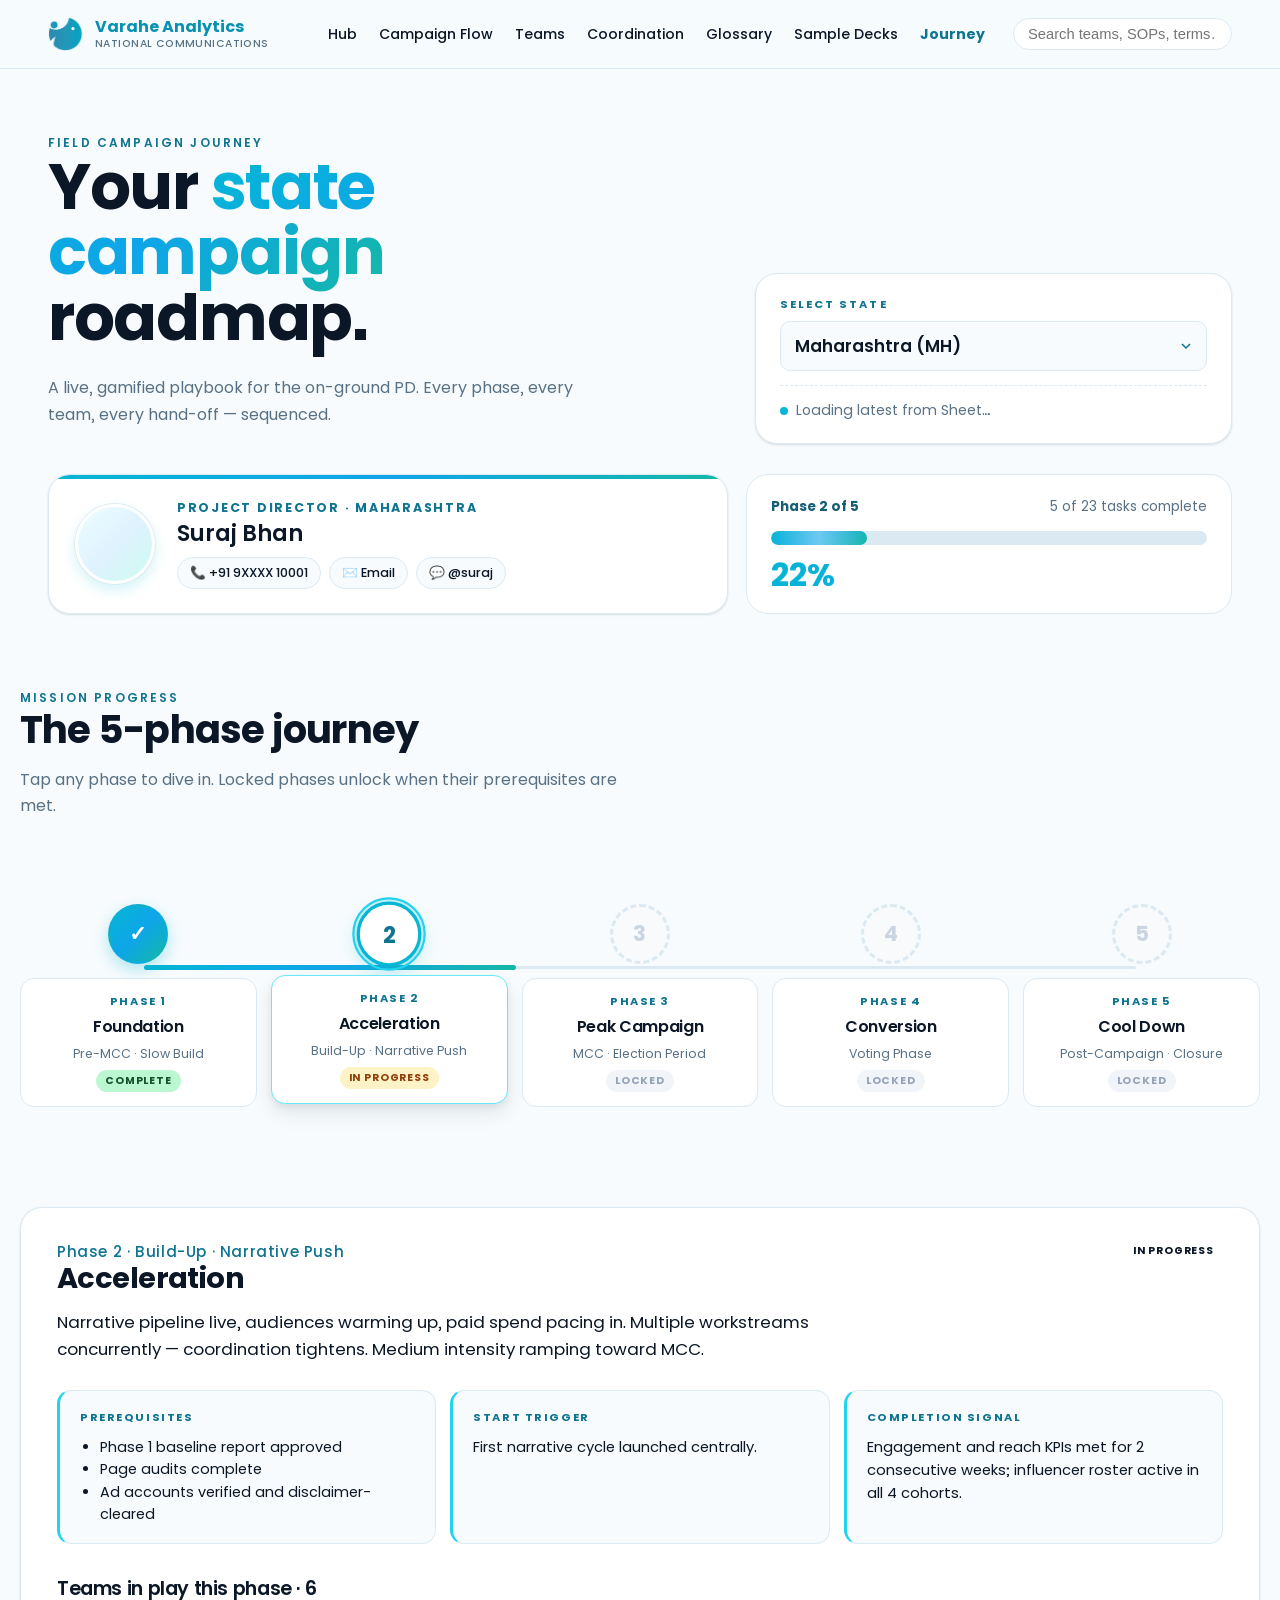
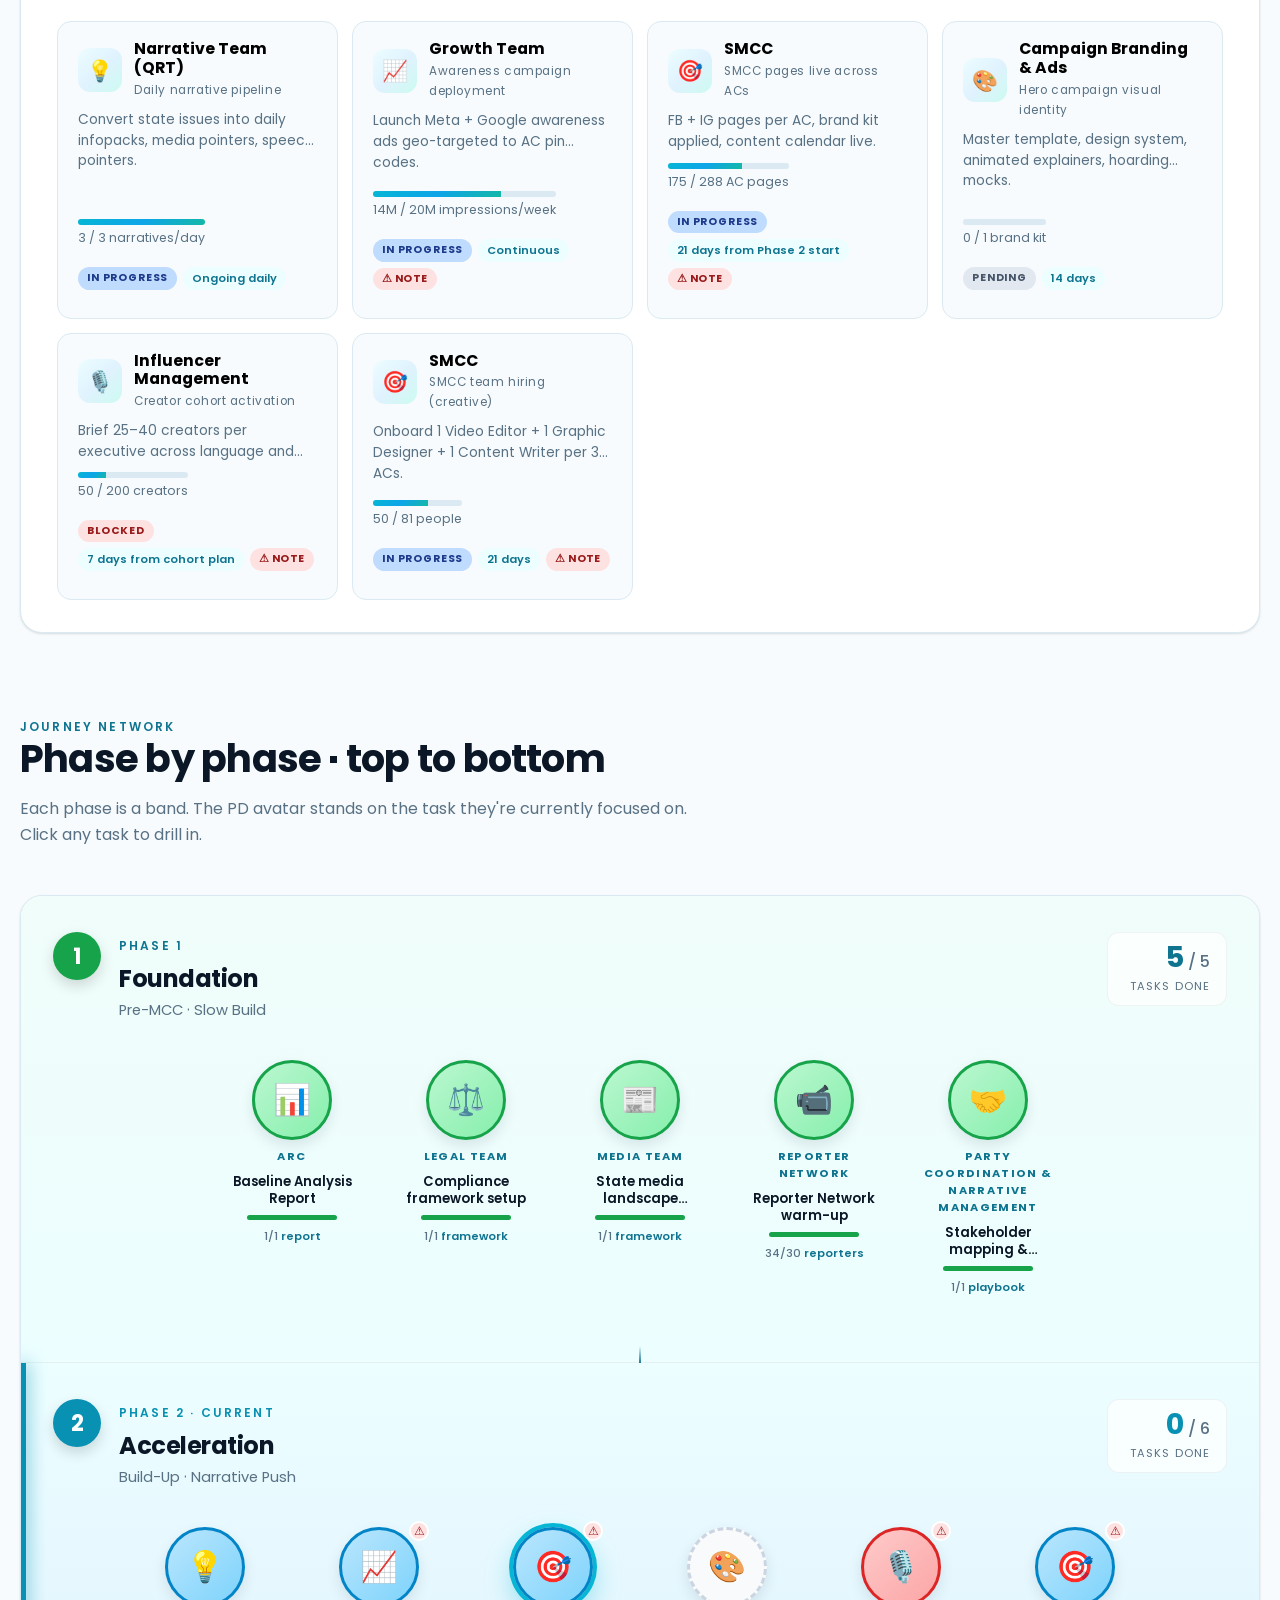
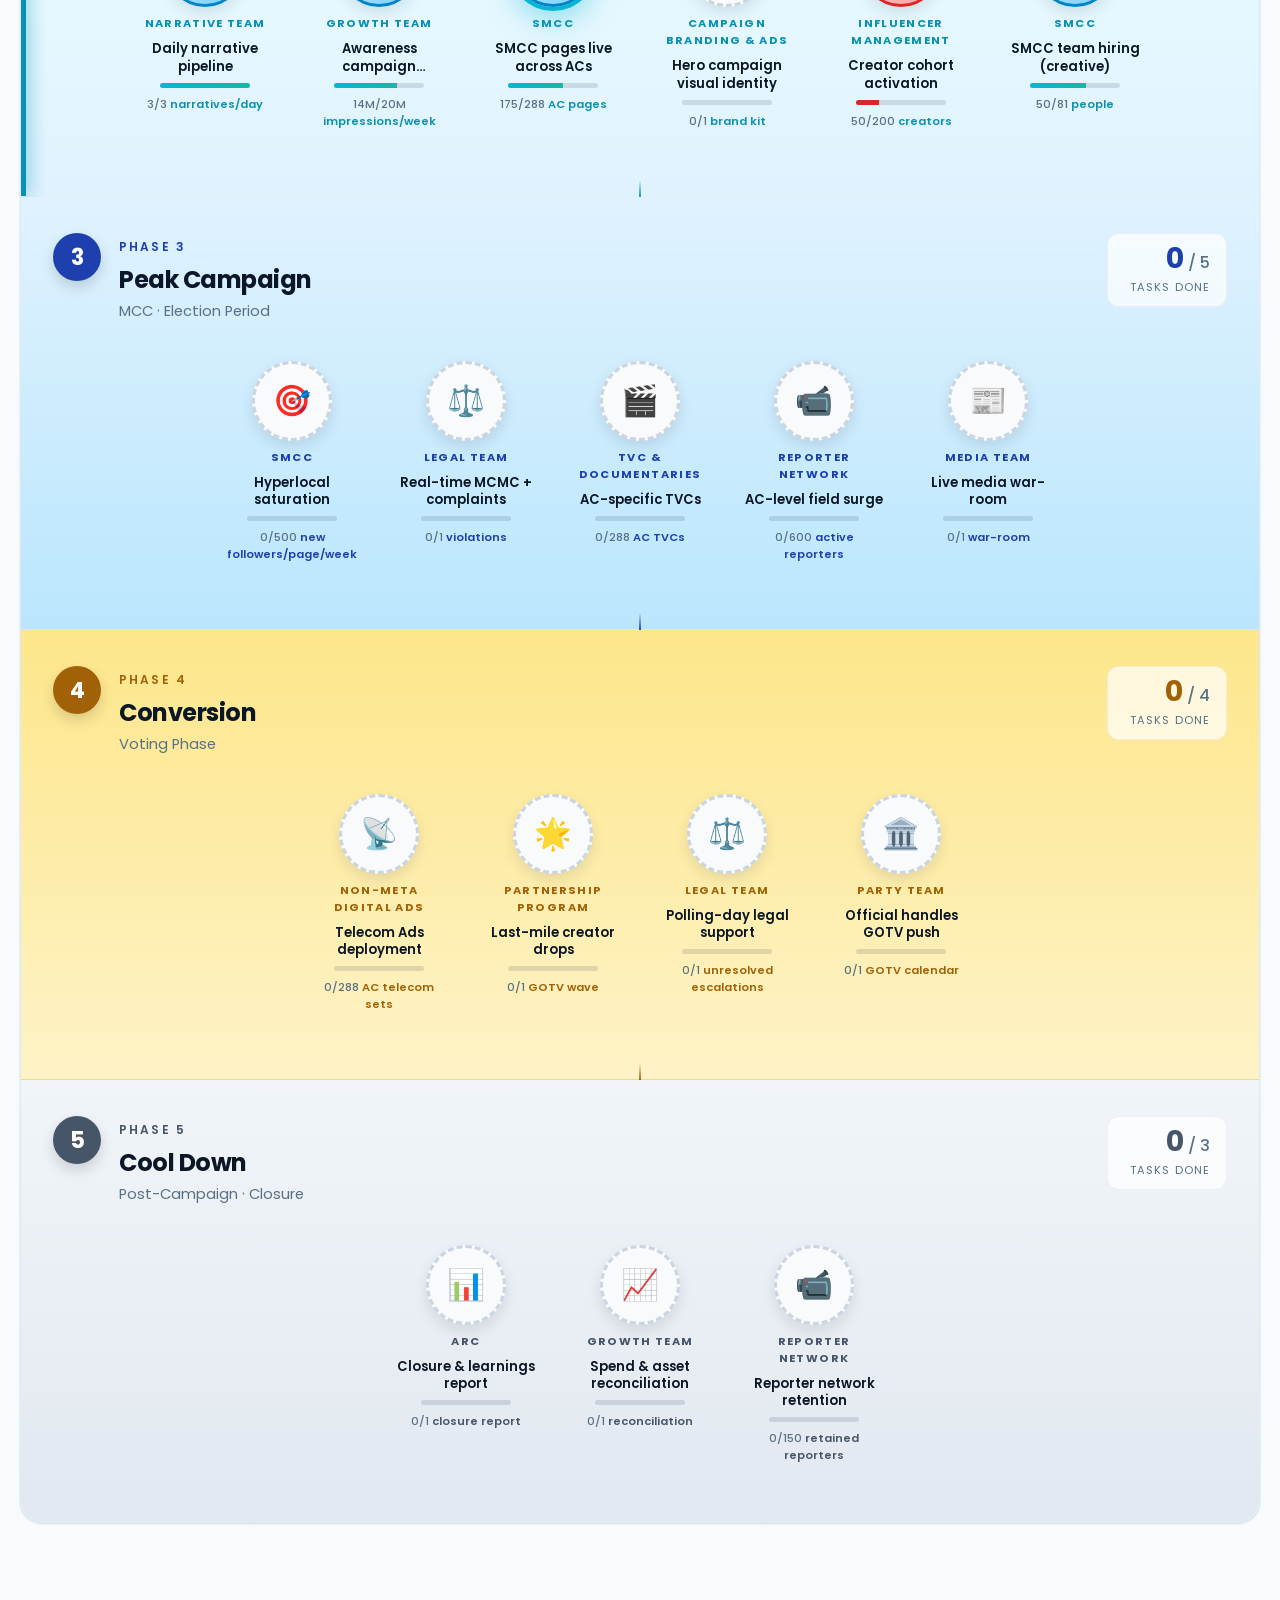
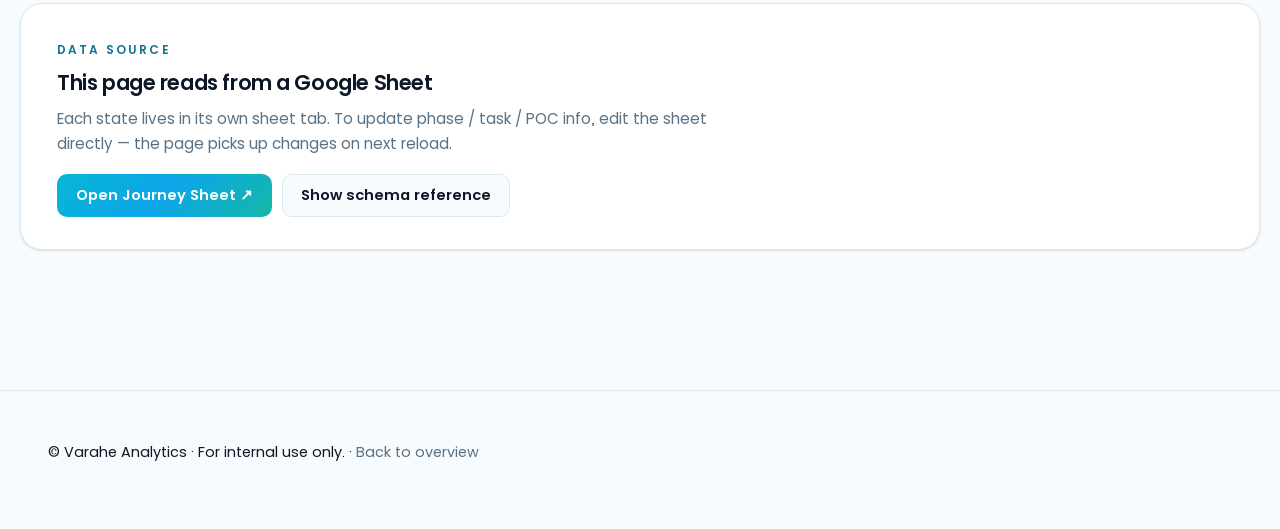
==== journey.html @ afaf6cd4 "Journey: replace activity matrix with vertical network diagram (phases as bands top→bottom)" ====
<!DOCTYPE html>
<html lang="en" data-theme="light">
<head>
<meta charset="UTF-8" />
<meta name="viewport" content="width=device-width,initial-scale=1" />
<title>Campaign Journey · Varahe NCC</title>
<link rel="preconnect" href="https://fonts.googleapis.com">
<link rel="preconnect" href="https://fonts.gstatic.com" crossorigin>
<link href="https://fonts.googleapis.com/css2?family=Poppins:wght@300;400;500;600;700&display=swap" rel="stylesheet">
<link rel="stylesheet" href="styles.css" />
<link rel="stylesheet" href="journey.css" />
<link rel="icon" href="assets/logo.png" />
</head>
<body>

<header class="nav">
  <div class="container nav-inner">
    <a class="brand" href="index.html">
      <img src="assets/logo.png" alt="Varahe Analytics" />
      <span>Varahe Analytics<small>National Communications</small></span>
    </a>
    <nav class="nav-links">
      <a href="index.html#hub">Hub</a>
      <a href="index.html#timeline">Campaign Flow</a>
      <a href="index.html#teams">Teams</a>
      <a href="index.html#coord">Coordination</a>
      <a href="index.html#glossary">Glossary</a>
      <a href="resources.html">Sample Decks</a>
      <a href="journey.html" style="color:var(--teal-700);font-weight:700">Journey</a>
    </nav>
    <div class="nav-search">
      <input type="text" id="globalSearch" placeholder="Search teams, SOPs, terms…" autocomplete="off" />
    </div>
  </div>
</header>

<main class="jrn-page">
  <!-- top hero — state pick + meta ribbon -->
  <section class="jrn-hero">
    <div class="container">
      <div class="jrn-hero-grid">
        <div>
          <span class="kicker scroll-reveal">Field campaign journey</span>
          <h1 class="scroll-reveal">Your <span class="grad">state campaign</span><br/>roadmap.</h1>
          <p class="muted scroll-reveal" style="max-width:560px">A live, gamified playbook for the on-ground PD. Every phase, every team, every hand-off — sequenced.</p>
        </div>
        <div class="jrn-state-pick scroll-reveal">
          <label>Select state</label>
          <select id="jrnStateSel"></select>
          <div class="jrn-polling" id="jrnPolling"></div>
        </div>
      </div>

      <div class="jrn-lead-row scroll-reveal">
        <div class="jrn-lead-card" id="jrnLeadCard"></div>
        <div class="jrn-stats-card" id="jrnStatsCard"></div>
      </div>
    </div>
  </section>

  <!-- phase stepper -->
  <section class="container jrn-section">
    <div class="section-head">
      <div>
        <span class="kicker scroll-reveal">Mission progress</span>
        <h2 class="scroll-reveal">The 5-phase journey</h2>
        <p class="muted scroll-reveal" style="max-width:600px">Tap any phase to dive in. Locked phases unlock when their prerequisites are met.</p>
      </div>
    </div>
    <div class="jrn-stepper" id="jrnStepper"></div>
  </section>

  <!-- active phase detail -->
  <section class="container jrn-section">
    <div class="jrn-phase-detail" id="jrnPhaseDetail"></div>
  </section>

  <!-- network diagram -->
  <section class="container jrn-section">
    <div class="section-head">
      <div>
        <span class="kicker scroll-reveal">Journey network</span>
        <h2 class="scroll-reveal">Phase by phase · top to bottom</h2>
        <p class="muted scroll-reveal" style="max-width:680px">Each phase is a band. The PD avatar stands on the task they're currently focused on. Click any task to drill in.</p>
      </div>
    </div>
    <div class="jrn-network-wrap scroll-reveal">
      <div id="jrnNetwork"></div>
    </div>
  </section>

  <!-- footer / sheet info -->
  <section class="container jrn-section" style="padding-bottom:80px">
    <div class="jrn-sheet-cta scroll-reveal">
      <span class="kicker">Data source</span>
      <h3>This page reads from a Google Sheet</h3>
      <p>Each state lives in its own sheet tab. To update phase / task / POC info, edit the sheet directly — the page picks up changes on next reload.</p>
      <div class="jrn-cta-row">
        <a class="btn-primary" target="_blank" rel="noopener" href="https://docs.google.com/spreadsheets/d/1tOojU6WyY-Ss-iZ0ejxTEJhHusJ6Dw1jSCOty9xEtzM/edit?usp=sharing">Open Journey Sheet ↗</a>
        <a class="btn-secondary" href="#" id="jrnSchemaBtn">Show schema reference</a>
      </div>
      <div class="jrn-schema" id="jrnSchema" hidden></div>
    </div>
  </section>
</main>

<!-- team-task drawer -->
<aside class="jrn-drawer" id="jrnDrawer" aria-hidden="true">
  <div class="jrn-drawer-scrim" id="jrnDrawerScrim"></div>
  <div class="jrn-drawer-panel" id="jrnDrawerPanel"></div>
</aside>

<footer class="footer">
  <div class="container">
    <p>© Varahe Analytics · For internal use only. · <a href="index.html">Back to overview</a></p>
  </div>
</footer>

<script src="data.js"></script>
<script src="journey-blueprint.js"></script>
<script src="journey-data.js"></script>
<script src="journey.js"></script>
</body>
</html>
---- styles.css ----
/* Varahe National Communications — Theme */
:root{
  --teal-50:#ecfeff; --teal-100:#cffafe; --teal-300:#67e8f9; --teal-400:#22d3ee;
  --teal-500:#06b6d4; --teal-600:#0891b2; --teal-700:#0e7490; --teal-800:#155e75;
  --navy-900:#0b1726; --navy-800:#10243a; --navy-700:#163554;
  --ink:#0b1726; --paper:#f7fbfd; --paper-2:#ffffff; --line:#dbeaf2;
  --muted:#587184; --accent:#14b8a6; --accent-2:#0ea5e9;
  --gradient: linear-gradient(135deg,#06b6d4 0%,#0ea5e9 50%,#14b8a6 100%);
  --gradient-soft: linear-gradient(135deg,#ecfeff 0%,#e0f2fe 50%,#ccfbf1 100%);
  --shadow-sm:0 1px 2px rgba(11,23,38,.06),0 1px 3px rgba(11,23,38,.08);
  --shadow-md:0 4px 6px rgba(11,23,38,.06),0 10px 20px rgba(11,23,38,.08);
  --shadow-lg:0 20px 40px rgba(11,23,38,.12);
  --radius:14px; --radius-sm:10px; --radius-lg:22px;
  --font: "Poppins", -apple-system, BlinkMacSystemFont, Segoe UI, Roboto, sans-serif;
  --font-display:"Poppins", -apple-system, BlinkMacSystemFont, sans-serif;
  --gap:24px; --container:1240px;
  --transition: 250ms cubic-bezier(.22,.61,.36,1);
}
html[data-theme="dark"]{
  --ink:#e6f1f7; --paper:#06121d; --paper-2:#0c1d2c; --line:#1a3147;
  --muted:#92aabd; --teal-50:#0a1f29;
  --gradient-soft: linear-gradient(135deg,#0a1f29 0%,#0c2236 50%,#0b2522 100%);
  --shadow-sm:0 1px 2px rgba(0,0,0,.4); --shadow-md:0 6px 16px rgba(0,0,0,.4); --shadow-lg:0 30px 60px rgba(0,0,0,.5);
}
html[data-density="compact"]{ --gap:16px; }
html[data-density="comfy"]{ --gap:32px; }

*{box-sizing:border-box}
html,body{margin:0;padding:0;background:var(--paper);color:var(--ink);font-family:var(--font);font-feature-settings:"ss01","cv11";-webkit-font-smoothing:antialiased}
h1,h2,h3,h4,h5{font-family:var(--font-display);letter-spacing:-.02em;margin:0 0 .4em}
h1{font-size:clamp(2.4rem,5vw,4.2rem);line-height:1.02;font-weight:700}
h2{font-size:clamp(1.7rem,3vw,2.6rem);line-height:1.1;font-weight:700}
h3{font-size:1.25rem;font-weight:600}
p{line-height:1.65;color:var(--ink);margin:0 0 1em}
a{color:var(--teal-600);text-decoration:none}
a:hover{color:var(--teal-700)}
.container{max-width:var(--container);margin:0 auto;padding:0 28px}
.muted{color:var(--muted)}
.kicker{font-family:var(--font-display);letter-spacing:.18em;text-transform:uppercase;font-size:.75rem;color:var(--teal-700);font-weight:600}

/* NAV */
.nav{position:sticky;top:0;z-index:80;backdrop-filter:saturate(180%) blur(14px);background:color-mix(in oklab,var(--paper) 78%,transparent);border-bottom:1px solid var(--line)}
.nav-inner{display:flex;align-items:center;gap:18px;height:68px;flex-wrap:nowrap}
.brand{display:flex;align-items:center;gap:12px;font-weight:700;font-family:var(--font-display);flex-shrink:0;white-space:nowrap}
.brand img{height:34px;width:auto}
.brand>span{display:flex;flex-direction:column;line-height:1.1}
.brand small{display:block;font-size:.66rem;color:var(--muted);font-weight:500;letter-spacing:.04em;text-transform:uppercase;margin-top:2px}
.nav-links{display:flex;gap:2px;margin-left:auto;align-items:center;flex-wrap:nowrap;white-space:nowrap}
.nav-links a{padding:8px 10px;border-radius:8px;font-weight:500;color:var(--ink);font-size:.88rem;white-space:nowrap}
.nav-links a:hover{background:var(--teal-50)}
.nav-search{position:relative;display:flex;align-items:center;background:var(--paper-2);border:1px solid var(--line);border-radius:999px;padding:6px 12px;min-width:180px;flex-shrink:1}
.nav-search input{border:0;background:transparent;outline:0;color:var(--ink);width:100%;font-size:.92rem}
.icon-btn{width:38px;height:38px;display:inline-flex;align-items:center;justify-content:center;border-radius:999px;background:var(--paper-2);border:1px solid var(--line);cursor:pointer;color:var(--ink);transition:var(--transition)}
.icon-btn:hover{transform:translateY(-1px);box-shadow:var(--shadow-sm)}

/* HERO */
.hero-grid{display:grid;grid-template-columns:1.2fr 1fr;gap:50px;align-items:center}
.hero-art img{width:100%;max-width:560px;display:block;margin-left:auto;filter:drop-shadow(0 30px 60px rgba(6,182,212,.25));animation:floaty 8s ease-in-out infinite}
@keyframes floaty{0%,100%{transform:translateY(0)}50%{transform:translateY(-12px)}}
@media(max-width:900px){.hero-grid{grid-template-columns:1fr}.hero-art{display:none}}
.timeline-art{margin:18px 0 8px}
.timeline-art img{width:100%;height:auto;display:block;border-radius:var(--radius)}
.team-art{margin:18px 0;border-radius:var(--radius);overflow:hidden;background:var(--paper-2);border:1px solid var(--line);width:100%;aspect-ratio:6/1.4}
.team-art img{display:block;width:100%;height:100%;object-fit:cover;object-position:center}
.hero{position:relative;padding:90px 0 60px;overflow:hidden}
.hero::before{content:"";position:absolute;inset:-20% -20% auto auto;width:80%;height:80%;background:var(--gradient-soft);filter:blur(60px);opacity:.7;z-index:-1;border-radius:50%;animation:float 14s ease-in-out infinite}
.hero::after{content:"";position:absolute;inset:auto auto -30% -20%;width:60%;height:60%;background:radial-gradient(closest-side,#a7f3d0 0%,transparent 70%);filter:blur(50px);opacity:.5;z-index:-1;border-radius:50%;animation:float 18s ease-in-out infinite reverse}
@keyframes float{0%,100%{transform:translateY(0) translateX(0)}50%{transform:translateY(-30px) translateX(20px)}}
.hero h1 span.grad{background:var(--gradient);-webkit-background-clip:text;background-clip:text;color:transparent}
.hero-lead{font-size:1.2rem;color:var(--muted);max-width:780px;margin:18px 0 30px}
.hero-stats{display:flex;flex-wrap:wrap;gap:24px;margin:32px 0 12px}
.stat{padding:18px 22px;background:var(--paper-2);border:1px solid var(--line);border-radius:var(--radius);min-width:160px;box-shadow:var(--shadow-sm)}
.stat b{display:block;font-family:var(--font-display);font-size:1.6rem;background:var(--gradient);-webkit-background-clip:text;background-clip:text;color:transparent}
.stat span{color:var(--muted);font-size:.85rem}

/* HUB DIAGRAM */
.diagram-wrap{margin:60px 0 30px;padding:38px;background:var(--paper-2);border:1px solid var(--line);border-radius:var(--radius-lg);position:relative;overflow:hidden;box-shadow:var(--shadow-md)}
.diagram-title{display:flex;align-items:flex-end;justify-content:space-between;flex-wrap:wrap;gap:18px;margin-bottom:24px}
.hub-svg{width:100%;height:auto;display:block}
.hub-node{cursor:pointer;transition:var(--transition)}
.hub-node:hover .node-circle{filter:drop-shadow(0 6px 16px rgba(6,182,212,.45));transform:scale(1.06);transform-origin:center}
.hub-node:hover text{fill:var(--teal-700)}
.hub-node .node-circle{transition:var(--transition);transform-box:fill-box}
.hub-svg.filtered .hub-node.dim{opacity:.22}
.hub-svg.filtered .hub-node.on .node-circle{fill:var(--teal-500);stroke:transparent;filter:drop-shadow(0 6px 18px rgba(6,182,212,.55))}
.hub-svg.filtered .hub-node.on text:first-of-type{fill:#fff}
.hub-svg.filtered .hub-node.on text:last-of-type{fill:var(--teal-800);font-weight:700}
.hub-svg.filtered .hub-line{opacity:.15}

/* Hub category tag chips */
.tag-row{display:flex;flex-wrap:wrap;gap:8px;align-items:center}
.hub-tag{padding:7px 14px;border-radius:999px;background:var(--paper-2);border:1px solid var(--line);font-size:.82rem;font-weight:600;color:var(--ink);cursor:pointer;transition:var(--transition);font-family:var(--font);letter-spacing:.01em;user-select:none}
.hub-tag:hover,.hub-tag.hover{background:var(--gradient-soft);border-color:var(--teal-300);color:var(--teal-800)}
.hub-tag.locked{background:var(--gradient);color:#fff;border-color:transparent;box-shadow:0 4px 12px rgba(6,182,212,.35)}
.hub-line{stroke:var(--teal-300);stroke-width:1.2;opacity:.6;stroke-dasharray:4 4;animation:dash 30s linear infinite}
@keyframes dash{to{stroke-dashoffset:-1000}}

/* HORIZONTAL CAMPAIGN TIMELINE (landing) */
.ctl-rail{position:relative;display:grid;grid-template-columns:repeat(5,1fr);gap:18px;padding:80px 12px 30px;margin-top:18px}
.ctl-line{position:absolute;left:6%;right:6%;top:120px;height:2px;background:var(--line);border-radius:2px;z-index:0}
.ctl-line-fill{position:absolute;left:6%;top:120px;height:4px;width:88%;background:var(--gradient);border-radius:4px;z-index:0;filter:blur(.4px);opacity:.85;transform:translateY(-1px)}
.ctl-node{position:relative;z-index:1;display:flex;flex-direction:column;align-items:center;gap:14px}
.ctl-dot{position:relative;width:54px;height:54px;border-radius:999px;background:var(--paper-2);border:3px solid var(--teal-500);display:flex;align-items:center;justify-content:center;font-family:var(--font-display);font-weight:700;color:var(--teal-700);font-size:1.2rem;box-shadow:0 6px 16px rgba(6,182,212,.25);transition:var(--transition);cursor:default;margin-top:-12px}
.ctl-node:hover .ctl-dot{transform:scale(1.08);background:var(--gradient);color:#fff;border-color:transparent}
.ctl-pulse{position:absolute;inset:-6px;border-radius:999px;border:2px solid var(--teal-300);opacity:.7;animation:pulse 2.6s ease-in-out infinite}
.ctl-node:nth-child(3) .ctl-pulse{animation-delay:.6s}
.ctl-node:nth-child(4) .ctl-pulse{animation-delay:1.2s}
.ctl-node:nth-child(5) .ctl-pulse{animation-delay:1.8s}
@keyframes pulse{0%,100%{transform:scale(1);opacity:.7}50%{transform:scale(1.4);opacity:0}}
.ctl-card{width:100%;background:var(--paper-2);border:1px solid var(--line);border-radius:var(--radius);padding:20px;transition:var(--transition);position:relative}
.ctl-node:hover .ctl-card{transform:translateY(-4px);border-color:var(--teal-300);box-shadow:var(--shadow-md)}
.ctl-card::before{content:"";position:absolute;top:-9px;left:50%;transform:translateX(-50%) rotate(45deg);width:14px;height:14px;background:var(--paper-2);border-left:1px solid var(--line);border-top:1px solid var(--line)}
.ctl-card-head{display:flex;justify-content:space-between;align-items:center;gap:10px;margin-bottom:8px}
.ctl-card h4{font-size:1.05rem;margin:0}
.ctl-card p{font-size:.86rem;margin:6px 0}
.ctl-int{font-size:.7rem;font-weight:700;text-transform:uppercase;letter-spacing:.08em;padding:3px 10px;border-radius:999px;background:var(--teal-50);color:var(--teal-700)}
.ctl-int.int-low{background:#dbeafe;color:#1e40af}
.ctl-int.int-medium{background:#fef3c7;color:#92400e}
.ctl-int.int-high{background:#fed7aa;color:#9a3412}
.ctl-int.int-very-high{background:#fecaca;color:#991b1b}
.ctl-bar{margin-top:10px;height:6px;background:var(--line);border-radius:4px;overflow:hidden}
.ctl-bar span{display:block;height:100%;background:var(--gradient);border-radius:4px;transition:var(--transition)}
@media(max-width:900px){
  .ctl-rail{grid-template-columns:1fr;padding:30px 0;gap:36px}
  .ctl-line,.ctl-line-fill{left:30px;right:auto;top:0;bottom:0;width:2px;height:auto;background:var(--line)}
  .ctl-line-fill{background:var(--gradient);width:4px;height:88%;left:29px}
  .ctl-node{flex-direction:row;align-items:flex-start;gap:18px}
  .ctl-dot{margin-top:0;flex-shrink:0}
  .ctl-card::before{display:none}
  .ctl-card{flex:1}
}

/* PHASE TIMELINE on team page */
.phase-timeline{position:relative;display:flex;flex-direction:column;gap:20px;padding:14px 0 0;margin-top:10px}
.phase-timeline::before{content:"";position:absolute;left:23px;top:14px;bottom:14px;width:2px;background:linear-gradient(180deg,var(--teal-300) 0%,var(--teal-400) 50%,var(--teal-600) 100%);border-radius:2px}
.phase-step{position:relative;display:flex;gap:20px;align-items:flex-start;padding-left:0}
.phase-dot{position:relative;z-index:1;width:48px;height:48px;border-radius:999px;flex-shrink:0;background:var(--paper-2);border:3px solid var(--teal-500);display:flex;align-items:center;justify-content:center;font-family:var(--font-display);font-weight:700;color:var(--teal-700);font-size:1.05rem;box-shadow:0 4px 12px rgba(6,182,212,.2);transition:var(--transition)}
.phase-step:hover .phase-dot{background:var(--gradient);color:#fff;border-color:transparent;transform:scale(1.06)}
.phase-step.inferred .phase-dot{border-style:dashed;opacity:.85}
.phase-card{flex:1;background:var(--paper-2);border:1px solid var(--line);border-radius:var(--radius);padding:18px 20px;transition:var(--transition);position:relative}
.phase-card::before{content:"";position:absolute;left:-9px;top:18px;width:14px;height:14px;background:var(--paper-2);border-left:1px solid var(--line);border-bottom:1px solid var(--line);transform:rotate(45deg)}
.phase-step:hover .phase-card{border-color:var(--teal-300);transform:translateX(4px);box-shadow:var(--shadow-sm)}
.phase-card-head{display:flex;justify-content:space-between;align-items:center;gap:12px;flex-wrap:wrap;margin-bottom:4px}
.phase-card h4{font-size:1.05rem;margin:0}
.phase-card .phase-sub{font-size:.78rem;margin:0 0 8px;letter-spacing:.04em}
.phase-card p{margin:6px 0;font-size:.92rem}
.phase-block{margin:10px 0 4px}
.phase-label{display:block;font-family:var(--font-display);font-size:.7rem;letter-spacing:.14em;text-transform:uppercase;color:var(--teal-700);font-weight:700;margin-bottom:6px}
.phase-int{font-size:.7rem;font-weight:700;text-transform:uppercase;letter-spacing:.08em;padding:3px 10px;border-radius:999px;background:var(--teal-50);color:var(--teal-700)}
.phase-int-low{background:#dbeafe;color:#1e40af}
.phase-int-medium{background:#fef3c7;color:#92400e}
.phase-int-high{background:#fed7aa;color:#9a3412}
.phase-int-very-high{background:#fecaca;color:#991b1b}

/* REPORTER NETWORK · INDIA MAP */
.rn-map-wrap{margin:24px 0 12px;padding:22px;background:var(--paper-2);border:1px solid var(--line);border-radius:var(--radius-lg);box-shadow:var(--shadow-sm)}
.rn-map-head{display:flex;justify-content:space-between;align-items:flex-start;gap:24px;flex-wrap:wrap;margin-bottom:16px}
.rn-map-head h3{margin:6px 0 6px}
.rn-map-head p{margin:0;max-width:520px;font-size:.88rem}
.rn-legend{display:flex;flex-direction:column;gap:8px;font-size:.85rem;color:var(--ink);padding:12px 16px;background:var(--gradient-soft);border-radius:12px;flex-shrink:0}
.rn-legend>div{display:flex;align-items:center;gap:10px}
.rn-dot-sample{position:relative;width:14px;height:14px;border-radius:999px;display:inline-block}
.rn-dot-sample.active{background:#bbf7d0;border:2px solid #15803d}
.rn-dot-sample.contact{background:#fef3c7;border:2px solid #a16207}
.rn-map{position:relative;width:100%;max-width:1100px;margin:0 auto;background:transparent;border:0}
.rn-map-svg-india{width:100%;height:100%;display:block}
.rn-map-svg-india .s{fill:#e0f2fe;stroke:#0e7490;stroke-width:.6;stroke-linejoin:round;stroke-opacity:.55;fill-opacity:1;vector-effect:non-scaling-stroke;transition:fill .2s,stroke .2s}
.rn-map-svg-india .s.rn-state-active:hover{fill:#bbf7d0;stroke:#15803d}
.rn-map-svg-india .s.rn-state-contact:hover{fill:#fef3c7;stroke:#a16207}
.rn-map-svg-india .s:hover{fill:#bae6fd}
html[data-theme="dark"] .rn-map-svg-india .s{fill:#0c2236;stroke:#22d3ee;stroke-opacity:.5}
html[data-theme="dark"] .rn-map-svg-india .s:hover{fill:#163b54}
html[data-theme="dark"] .rn-map-svg-india .s.rn-state-active:hover{fill:#14532d;stroke:#4ade80}
html[data-theme="dark"] .rn-map-svg-india .s.rn-state-contact:hover{fill:#451a03;stroke:#fbbf24}
.rn-mk{cursor:pointer;transition:fill .15s ease, stroke .15s ease;vector-effect:non-scaling-stroke}
.rn-mk.active{fill:#bbf7d0;stroke:#14532d;stroke-width:1.2}
.rn-mk.contact{fill:#fef3c7;stroke:#713f12;stroke-width:1.2}
.rn-mk.active:hover{fill:#86efac}
.rn-mk.contact:hover{fill:#fde68a}
.rn-mk-pulse{fill:none;stroke:#14532d;stroke-width:.5;opacity:.5;animation:rnpulse2 2.4s ease-out infinite;transform-origin:center;vector-effect:non-scaling-stroke;pointer-events:none;transform-box:fill-box}
@keyframes rnpulse2{0%{stroke-width:.17;opacity:.65;transform:scale(1)}100%{stroke-width:0;opacity:0;transform:scale(3.4)}}
.rn-mk-lbl{font-family:"Poppins",sans-serif;font-size:1.1px;font-weight:600;fill:#0e7490;pointer-events:none;dominant-baseline:middle;paint-order:stroke;stroke:rgba(255,255,255,.85);stroke-width:.3;stroke-linejoin:round}
.rn-mk-lbl.muted{fill:#587184;font-weight:500}
html[data-theme="dark"] .rn-mk-lbl{fill:#67e8f9;stroke:rgba(11,23,38,.85)}
html[data-theme="dark"] .rn-mk-lbl.muted{fill:#92aabd}
.rn-stats{display:grid;grid-template-columns:repeat(auto-fit,minmax(120px,1fr));gap:12px;margin-top:18px}
.rn-stat{text-align:center;padding:14px 10px;background:var(--gradient-soft);border-radius:12px}
.rn-stat b{display:block;font-family:var(--font-display);font-size:1.3rem;background:var(--gradient);-webkit-background-clip:text;background-clip:text;color:transparent}
.rn-stat span{font-size:.75rem;color:var(--muted);text-transform:uppercase;letter-spacing:.06em}
@media(max-width:600px){.rn-map-head{flex-direction:column}.rn-legend{align-self:stretch}}

/* PREV/NEXT TEAM NAV */
.team-nav{display:grid;grid-template-columns:1fr 1fr;gap:18px;padding:30px 28px 0;margin:0 auto;max-width:var(--container)}
.team-nav-btn{position:relative;display:grid;grid-template-columns:auto auto 1fr;align-items:center;gap:14px;padding:20px 24px;background:var(--paper-2);border:1px solid var(--line);border-radius:var(--radius);text-decoration:none;color:var(--ink);transition:var(--transition);overflow:hidden}
.team-nav-btn::before{content:"";position:absolute;inset:0;background:var(--gradient-soft);opacity:0;transition:var(--transition)}
.team-nav-btn>*{position:relative}
.team-nav-btn:hover{transform:translateY(-3px);border-color:var(--teal-300);box-shadow:var(--shadow-md)}
.team-nav-btn:hover::before{opacity:.5}
.team-nav-btn.next{text-align:right;grid-template-columns:1fr auto auto}
.team-nav-btn .tnb-dir{font-family:var(--font-display);font-size:.72rem;letter-spacing:.15em;text-transform:uppercase;color:var(--teal-700);font-weight:700;grid-column:1/-1}
.team-nav-btn.prev .tnb-dir{justify-self:start}
.team-nav-btn.next .tnb-dir{justify-self:end}
.team-nav-btn .tnb-icon{width:44px;height:44px;border-radius:10px;background:var(--gradient-soft);display:inline-flex;align-items:center;justify-content:center;font-size:1.2rem;flex-shrink:0}
.team-nav-btn .tnb-name{font-family:var(--font-display);font-weight:600;font-size:1rem;line-height:1.2}
.team-nav-btn.prev{grid-template-areas:"dir dir dir" "icon name name"}
.team-nav-btn.next{grid-template-areas:"dir dir dir" "name name icon"}
.team-nav-btn.prev .tnb-dir{grid-area:dir}
.team-nav-btn.prev .tnb-icon{grid-area:icon}
.team-nav-btn.prev .tnb-name{grid-area:name;text-align:left}
.team-nav-btn.next .tnb-dir{grid-area:dir}
.team-nav-btn.next .tnb-icon{grid-area:icon}
.team-nav-btn.next .tnb-name{grid-area:name;text-align:right}
@media(max-width:700px){.team-nav{grid-template-columns:1fr}}

/* DOWNLOAD CARDS */
.download-card{display:flex;gap:14px;padding:18px;background:var(--paper-2);border:1px solid var(--line);border-radius:var(--radius);transition:var(--transition);color:var(--ink);text-decoration:none;position:relative;overflow:hidden}
.download-card::before{content:"";position:absolute;inset:0 0 auto 0;height:3px;background:var(--gradient);opacity:0;transition:var(--transition)}
.download-card:hover{transform:translateY(-3px);border-color:var(--teal-300);box-shadow:var(--shadow-md)}
.download-card:hover::before{opacity:1}
.download-card .dl-icon{width:44px;height:44px;border-radius:10px;background:var(--gradient-soft);display:flex;align-items:center;justify-content:center;flex-shrink:0;font-size:1.2rem}
.download-card b{display:block;font-size:.95rem;margin-bottom:4px}
.download-card small{display:block;color:var(--muted);font-size:.82rem;line-height:1.45;margin-bottom:6px}
.download-card .dl-host{display:inline-block;font-size:.74rem;color:var(--teal-700);font-weight:600;letter-spacing:.04em}

/* legacy timeline classes (no longer used on landing) */
.timeline{display:grid;grid-template-columns:repeat(5,1fr);gap:14px;margin-top:24px}
.timeline-step{position:relative;padding:22px;border-radius:var(--radius);background:var(--paper-2);border:1px solid var(--line);transition:var(--transition);cursor:pointer}
.timeline-step:hover{transform:translateY(-4px);box-shadow:var(--shadow-md);border-color:var(--teal-400)}
.timeline-step .ph{font-family:var(--font-display);font-size:.78rem;color:var(--teal-700);letter-spacing:.1em;text-transform:uppercase;font-weight:600}
.timeline-step h4{font-family:var(--font-display);font-size:1.05rem;margin:6px 0 8px}
.timeline-step p{font-size:.86rem;color:var(--muted);margin:0}
.timeline-step .bar{position:absolute;left:0;right:0;bottom:0;height:4px;background:var(--line);border-radius:0 0 var(--radius) var(--radius);overflow:hidden}
.timeline-step .bar::after{content:"";position:absolute;inset:0;background:var(--gradient);width:var(--w,20%);transition:var(--transition)}
.timeline-step[data-intensity="low"]{--w:25%}
.timeline-step[data-intensity="medium"]{--w:55%}
.timeline-step[data-intensity="high"]{--w:80%}
.timeline-step[data-intensity="very-high"]{--w:100%}

/* TEAM GRID */
.section{padding:80px 0}
.section-head{display:flex;align-items:flex-end;justify-content:space-between;flex-wrap:wrap;gap:18px;margin-bottom:34px}
.filters{display:flex;gap:8px;flex-wrap:wrap}
.chip{padding:8px 14px;border-radius:999px;background:var(--paper-2);border:1px solid var(--line);font-size:.85rem;cursor:pointer;transition:var(--transition);color:var(--ink);font-weight:500;font-family:inherit}
.chip:hover{border-color:var(--teal-400);color:var(--teal-700)}
.chip.active{background:var(--gradient);color:#fff;border-color:transparent}
.grid{display:grid;grid-template-columns:repeat(auto-fit,minmax(290px,1fr));gap:var(--gap)}
.card{position:relative;padding:26px;background:var(--paper-2);border:1px solid var(--line);border-radius:var(--radius);transition:var(--transition);display:flex;flex-direction:column;gap:14px;overflow:hidden}
.card::before{content:"";position:absolute;inset:0 0 auto 0;height:3px;background:var(--gradient);opacity:0;transition:var(--transition)}
.card:hover{transform:translateY(-6px);box-shadow:var(--shadow-lg);border-color:var(--teal-400)}
.card:hover::before{opacity:1}
.card .icon{width:48px;height:48px;border-radius:12px;background:var(--gradient-soft);display:inline-flex;align-items:center;justify-content:center;font-size:24px}
.card h3{margin:0}
.card .tag{align-self:flex-start;font-size:.7rem;padding:4px 10px;border-radius:999px;background:var(--teal-50);color:var(--teal-700);font-weight:600;letter-spacing:.04em;text-transform:uppercase}
.card .desc{font-size:.92rem;color:var(--muted);line-height:1.55;margin:0;flex:1}
.card .link{display:inline-flex;align-items:center;gap:6px;font-weight:600;color:var(--teal-700)}
.card .link::after{content:"→";transition:var(--transition)}
.card:hover .link::after{transform:translateX(4px)}

/* TEAM PAGE */
.team-hero{padding:90px 0 40px;position:relative;overflow:hidden}
.team-hero::before{content:"";position:absolute;inset:0;background:var(--gradient-soft);opacity:.5;z-index:-1}
.crumbs{font-size:.85rem;color:var(--muted);margin-bottom:12px}
.crumbs a{color:var(--muted)}
.crumbs a:hover{color:var(--teal-700)}
.team-meta{display:flex;gap:14px;flex-wrap:wrap;margin-top:18px}
.meta-pill{display:inline-flex;align-items:center;gap:8px;padding:8px 14px;background:var(--paper-2);border:1px solid var(--line);border-radius:999px;font-size:.85rem;color:var(--muted)}
.meta-pill b{color:var(--ink);font-weight:600}

/* TABS */
.tabs{display:flex;gap:4px;flex-wrap:wrap;border-bottom:1px solid var(--line);margin:34px 0 0;position:sticky;top:68px;background:color-mix(in oklab,var(--paper) 88%,transparent);backdrop-filter:blur(8px);z-index:10;padding:0 2px}
.tab{padding:14px 18px;font-weight:600;border:0;background:transparent;cursor:pointer;color:var(--muted);font-family:inherit;font-size:.94rem;position:relative;transition:var(--transition)}
.tab:hover{color:var(--ink)}
.tab.active{color:var(--teal-700)}
.tab.active::after{content:"";position:absolute;left:18px;right:18px;bottom:-1px;height:3px;background:var(--gradient);border-radius:3px 3px 0 0}
.tab-content{padding:40px 0;display:none;animation:fade .4s ease}
.tab-content.active{display:block}
@keyframes fade{from{opacity:0;transform:translateY(6px)}to{opacity:1;transform:none}}

/* DISCLOSURE */
.disc{border:1px solid var(--line);border-radius:var(--radius);background:var(--paper-2);margin:0 0 12px;overflow:hidden;transition:var(--transition)}
.disc summary{padding:18px 22px;cursor:pointer;list-style:none;display:flex;align-items:center;justify-content:space-between;font-weight:600;gap:14px}
.disc summary::-webkit-details-marker{display:none}
.disc summary::after{content:"+";font-size:1.3rem;color:var(--teal-700);transition:var(--transition)}
.disc[open] summary::after{transform:rotate(45deg)}
.disc[open]{border-color:var(--teal-300);box-shadow:var(--shadow-sm)}
.disc .disc-body{padding:0 22px 22px;color:var(--ink)}
.disc ul,.disc ol{padding-left:20px;line-height:1.7}
.disc li{margin:6px 0}
.disc table{width:100%;border-collapse:collapse;margin:12px 0;font-size:.9rem}
.disc th,.disc td{padding:10px 12px;border:1px solid var(--line);text-align:left;vertical-align:top}
.disc th{background:var(--teal-50);color:var(--teal-800);font-weight:600}

/* legacy pill timeline (kept for fallback) */
.phase-grid{display:grid;grid-template-columns:repeat(auto-fit,minmax(200px,1fr));gap:14px}
.phase{padding:20px;background:var(--paper-2);border:1px solid var(--line);border-radius:var(--radius);position:relative}
.phase .ph-num{position:absolute;top:14px;right:14px;font-family:var(--font-display);font-size:2.2rem;color:var(--teal-100);font-weight:700;line-height:1}
.phase h4{font-size:1rem;margin-bottom:8px}
.phase p{font-size:.85rem;color:var(--muted);margin:0}
.intensity-bar{height:6px;background:var(--line);border-radius:6px;margin-top:14px;overflow:hidden}
.intensity-bar::after{content:"";display:block;height:100%;background:var(--gradient);width:var(--w,30%);transition:var(--transition)}

/* CHARTS */
.chart-wrap{padding:24px;border:1px solid var(--line);border-radius:var(--radius);background:var(--paper-2);margin:12px 0}
.bar-chart{display:flex;align-items:flex-end;gap:14px;height:240px;padding:14px 0;border-bottom:2px solid var(--line);margin-bottom:8px}
.bar{flex:1;background:var(--gradient);border-radius:8px 8px 0 0;min-height:6px;position:relative;transition:var(--transition);cursor:pointer}
.bar:hover{opacity:.85;transform:translateY(-3px)}
.bar span{position:absolute;top:-22px;left:0;right:0;text-align:center;font-size:.8rem;font-weight:600;color:var(--teal-700)}
.bar-labels{display:flex;gap:14px}
.bar-labels span{flex:1;text-align:center;font-size:.78rem;color:var(--muted)}
.donut{display:flex;gap:32px;align-items:center;flex-wrap:wrap}
.donut svg{width:160px;height:160px}
.donut-legend{display:flex;flex-direction:column;gap:8px}
.donut-legend div{display:flex;align-items:center;gap:10px;font-size:.9rem}
.donut-legend i{width:12px;height:12px;border-radius:3px;display:inline-block}

/* COORDINATION MAP — single ring layout + side info panel */
.coord-layout{display:grid;grid-template-columns:1fr 1fr;gap:24px;align-items:start}
@media(max-width:980px){.coord-layout{grid-template-columns:1fr}}
/* Both boxes are locked to the same square footprint so hover-driven content
   changes inside the info panel can't shift the diagram. */
.coord-map,.coord-info{aspect-ratio:1/1;width:100%;background:var(--paper-2);border:1px solid var(--line);border-radius:var(--radius-lg);position:relative;overflow:hidden}
.coord-map{padding:18px}
.coord-info{padding:32px 30px;display:flex;flex-direction:column;min-height:0}
.ci-list{flex:1;min-height:0;overflow-y:auto}
.ci-empty{display:flex;flex-direction:column;justify-content:center;flex:1;text-align:center;color:var(--muted);padding:40px 0}
.ci-empty h3{font-size:1.4rem;margin:8px 0}
.ci-empty p{margin:0;font-size:.95rem;max-width:280px;align-self:center}
.ci-head{display:flex;gap:16px;align-items:flex-start;margin-bottom:24px}
.ci-icon{width:54px;height:54px;border-radius:14px;background:var(--gradient-soft);display:flex;align-items:center;justify-content:center;font-size:1.6rem;flex-shrink:0}
.ci-head h3{font-size:1.45rem;margin:0 0 6px;font-weight:700;letter-spacing:-.01em}
.ci-head .muted{margin:0;font-size:.92rem;line-height:1.5}
.ci-meta{margin-bottom:14px}
.ci-list{display:flex;flex-direction:column;gap:8px;overflow-y:auto;max-height:520px;padding-right:4px}
.ci-row{display:flex;align-items:center;gap:14px;padding:14px 18px;background:var(--paper);border:1px solid var(--line);border-radius:12px;text-decoration:none;color:var(--ink);font-weight:500;transition:var(--transition)}
.ci-row:hover{transform:translateX(4px);border-color:var(--teal-300);background:var(--paper-2)}
.ci-dot{width:10px;height:10px;border-radius:999px;flex-shrink:0}
.ci-row span:nth-child(2){flex:1;font-size:.95rem}
.ci-arrow{color:var(--muted);font-size:1.1rem;font-weight:300;transition:transform .2s,color .2s}
.ci-row:hover .ci-arrow{color:var(--teal-700);transform:translateX(2px)}
.coord-svg{width:100%;height:100%;display:block}
.coord-line{stroke:#cbd5e1;stroke-width:1;opacity:.45;transition:stroke .2s ease, opacity .2s ease, stroke-width .2s ease;pointer-events:none}
.coord-line.dim{opacity:.12}
.coord-line.focus{stroke:var(--teal-500);stroke-width:2.2;opacity:1}
.coord-node{cursor:pointer;outline:none}
.cn-bg{fill:var(--paper-2);stroke:#94a3b8;stroke-width:1.8;transition:fill .2s ease, stroke .2s ease, r .2s ease}
.cn-icon{transition:transform .2s ease;transform-box:fill-box;transform-origin:center}
.coord-node:hover .cn-bg,.coord-node.focus .cn-bg{fill:var(--teal-500);stroke:var(--teal-500);r:30}
.coord-node.locked .cn-bg{fill:var(--teal-600);stroke:var(--teal-700);stroke-width:3}
.coord-node.linked .cn-bg{fill:#cffafe;stroke:var(--teal-400)}
.coord-node.dim .cn-bg{fill:var(--paper-2);stroke:#e2e8f0;opacity:.7}
.coord-node.dim .cn-icon{opacity:.4}
.cn-label{font-family:var(--font);font-size:13px;font-weight:500;fill:var(--ink);transition:fill .2s ease, font-weight .2s ease;pointer-events:none}
.coord-map.filtered .cn-label{fill:#94a3b8}
.coord-map.filtered .coord-node.linked .cn-label,
.coord-map.filtered .coord-node.focus  .cn-label{fill:var(--teal-800);font-weight:700}
html[data-theme="dark"] .cn-bg{fill:#10243a;stroke:#475569}
html[data-theme="dark"] .coord-node.linked .cn-bg{fill:#0a1f29;stroke:var(--teal-400)}
html[data-theme="dark"] .coord-line{stroke:#334155;opacity:.4}

/* ORG CHART */
.org-tree{display:flex;flex-direction:column;align-items:center;gap:24px;padding:24px 0}
.org-node{padding:14px 20px;background:var(--paper-2);border:2px solid var(--teal-400);border-radius:12px;font-weight:600;text-align:center;min-width:200px;box-shadow:var(--shadow-sm)}
.org-node small{display:block;font-size:.75rem;color:var(--muted);font-weight:500;margin-top:4px}
.org-row{display:flex;gap:18px;flex-wrap:wrap;justify-content:center;position:relative}
.org-row::before{content:"";position:absolute;top:-14px;left:50%;width:2px;height:14px;background:var(--teal-400);transform:translateX(-50%)}

/* GLOSSARY tooltip */
.tip{border-bottom:1px dotted var(--teal-600);cursor:help;position:relative}
.tip:hover::after{content:attr(data-tip);position:absolute;left:50%;transform:translateX(-50%);bottom:calc(100% + 8px);background:var(--navy-900);color:#fff;padding:10px 14px;border-radius:8px;font-size:.82rem;font-weight:400;white-space:normal;min-width:200px;max-width:320px;z-index:20;box-shadow:var(--shadow-lg);line-height:1.4}
.tip:hover::before{content:"";position:absolute;left:50%;transform:translateX(-50%);bottom:100%;border:6px solid transparent;border-top-color:var(--navy-900);z-index:20}

/* SEARCH RESULTS */
.search-pop{position:absolute;top:calc(100% + 8px);right:0;width:min(420px,90vw);background:var(--paper-2);border:1px solid var(--line);border-radius:var(--radius);box-shadow:var(--shadow-lg);padding:8px;max-height:60vh;overflow:auto;display:none}
.search-pop.show{display:block}
.search-pop .res{padding:12px 14px;border-radius:10px;cursor:pointer;transition:var(--transition)}
.search-pop .res:hover{background:var(--teal-50)}
.search-pop .res b{display:block;color:var(--ink)}
.search-pop .res small{color:var(--muted)}

/* CONTROL DOCK */
.dock{position:fixed;right:18px;bottom:18px;background:var(--paper-2);border:1px solid var(--line);border-radius:999px;padding:6px;display:flex;gap:4px;align-items:center;z-index:60;box-shadow:var(--shadow-lg)}
.dock button{width:38px;height:38px;border-radius:999px;border:0;background:transparent;cursor:pointer;display:inline-flex;align-items:center;justify-content:center;font-size:1rem;color:var(--ink);transition:var(--transition)}
.dock button:hover{background:var(--teal-50)}
.dock button.active{background:var(--gradient);color:#fff}

/* FOOTER */
.footer{padding:50px 0;border-top:1px solid var(--line);margin-top:60px;color:var(--muted);font-size:.9rem}
.footer-grid{display:grid;grid-template-columns:2fr 1fr 1fr;gap:40px;margin-bottom:30px}
.footer h4{font-family:var(--font-display);font-size:.95rem;margin-bottom:14px;color:var(--ink)}
.footer ul{list-style:none;padding:0;margin:0}
.footer li{margin:6px 0}
.footer a{color:var(--muted)}
.footer a:hover{color:var(--teal-700)}

/* Utility */
.row{display:grid;grid-template-columns:repeat(auto-fit,minmax(260px,1fr));gap:var(--gap)}
.row-2{display:grid;grid-template-columns:1.4fr 1fr;gap:var(--gap)}
.callout{padding:22px;background:var(--gradient-soft);border-left:4px solid var(--teal-500);border-radius:var(--radius);margin:18px 0}
.callout b{color:var(--teal-800)}
.scroll-reveal{opacity:0;transform:translateY(20px);transition:opacity .6s ease, transform .6s ease}
.scroll-reveal.visible{opacity:1;transform:none}
.badges{display:flex;flex-wrap:wrap;gap:8px;margin:10px 0}
.badge{font-size:.74rem;padding:4px 10px;border-radius:999px;background:var(--teal-50);color:var(--teal-700);font-weight:600}
.badge.dark{background:var(--navy-800);color:var(--teal-100)}
.badge.warn{background:#fef3c7;color:#92400e}
.badge.crit{background:#fee2e2;color:#991b1b}

table.std{width:100%;border-collapse:collapse;margin:16px 0;font-size:.92rem}
table.std th,table.std td{padding:12px 14px;border:1px solid var(--line);text-align:left;vertical-align:top}
table.std th{background:var(--teal-50);color:var(--teal-800);font-weight:600;font-family:var(--font-display)}
table.std tr:nth-child(even) td{background:color-mix(in oklab,var(--paper-2) 92%,var(--teal-50) 8%)}

@media(max-width:1100px){
  .nav-search{min-width:140px}
  .nav-links a{padding:8px 8px;font-size:.85rem}
  .brand small{display:none}
}
@media(max-width:900px){
  .timeline{grid-template-columns:1fr 1fr}
  .row-2{grid-template-columns:1fr}
  .footer-grid{grid-template-columns:1fr}
  .nav-search{display:none}
  .tabs{overflow-x:auto;white-space:nowrap;flex-wrap:nowrap}
}
@media(max-width:560px){
  .timeline{grid-template-columns:1fr}
  .nav-links{display:none}
}

/* Hiring tab — sizing tiles + role grid */
.hire-tiles{display:grid;grid-template-columns:repeat(auto-fit,minmax(220px,1fr));gap:14px;margin:20px 0}
.hire-tile{padding:18px 20px;background:var(--paper-2);border:1px solid var(--line);border-radius:var(--radius);border-top:3px solid var(--teal-500)}
.hire-tile b{display:block;font-family:var(--font-display);font-size:1.05rem;color:var(--teal-800);line-height:1.3;margin-bottom:6px}
.hire-tile span{font-size:.78rem;color:var(--muted);text-transform:uppercase;letter-spacing:.08em;font-weight:600}
.role-grid{display:grid;grid-template-columns:repeat(auto-fill,minmax(280px,1fr));gap:14px}
.role-card{padding:18px 20px;background:var(--paper-2);border:1px solid var(--line);border-radius:var(--radius);border-left:3px solid var(--teal-400);transition:var(--transition)}
.role-card:hover{transform:translateY(-2px);box-shadow:var(--shadow-sm);border-left-color:var(--teal-700)}
.role-card b{display:block;font-family:var(--font-display);font-size:.98rem;color:var(--ink);margin-bottom:8px}
.role-card p{margin:0;font-size:.86rem;line-height:1.5;color:var(--muted)}

/* Mini team cards — icon + name, dense grid */
.mini-grid{display:grid;grid-template-columns:repeat(auto-fill,minmax(150px,1fr));gap:10px}
.mini-card{display:flex;flex-direction:column;align-items:center;gap:8px;padding:16px 12px;background:var(--paper-2);border:1px solid var(--line);border-radius:var(--radius);text-decoration:none;color:var(--ink);transition:var(--transition);text-align:center;overflow:hidden;position:relative}
.mini-card::before{content:"";position:absolute;inset:0 0 auto 0;height:3px;background:var(--gradient);opacity:0;transition:var(--transition)}
.mini-card:hover{transform:translateY(-3px);border-color:var(--teal-300);box-shadow:var(--shadow-sm)}
.mini-card:hover::before{opacity:1}
.mini-card .icon{width:42px;height:42px;border-radius:10px;background:var(--gradient-soft);display:flex;align-items:center;justify-content:center;font-size:1.2rem}
.mini-card span:last-child{font-family:var(--font-display);font-weight:600;font-size:.85rem;line-height:1.25;color:var(--ink)}

/* Hero callout — manifesto-style quote */
.hero-callout{padding:24px 28px;background:var(--gradient-soft);border-left:4px solid var(--teal-500);border-radius:var(--radius);font-family:var(--font-display);font-size:1.15rem;line-height:1.45;color:var(--teal-800);margin:18px 0;font-style:italic;font-weight:500}

/* Speed clock — horizontal timeline of moments */
.speed-clock{display:flex;flex-wrap:wrap;align-items:stretch;gap:12px;padding:14px 0}
.sc-step{display:flex;align-items:center;gap:10px;padding:14px 18px;background:var(--paper-2);border:1px solid var(--line);border-radius:var(--radius);position:relative;flex:1;min-width:180px}
.sc-step .sc-t{font-family:var(--font-display);font-weight:700;color:var(--teal-700);font-size:.95rem}
.sc-step .sc-e{font-size:.9rem;color:var(--ink)}
.sc-step .sc-arrow{position:absolute;right:-16px;top:50%;transform:translateY(-50%);color:var(--teal-400);font-weight:700;font-size:1.4rem;z-index:1}
@media(max-width:700px){.sc-step .sc-arrow{display:none}}

/* Bucket / content-format grid */
.bucket-grid{display:grid;grid-template-columns:repeat(auto-fill,minmax(180px,1fr));gap:12px}
.bucket{padding:14px 16px;background:var(--paper-2);border:1px solid var(--line);border-radius:var(--radius);transition:var(--transition);border-top:3px solid var(--teal-300)}
.bucket:hover{transform:translateY(-2px);box-shadow:var(--shadow-sm);border-top-color:var(--teal-600)}
.bucket b{display:block;font-size:.92rem;margin-bottom:4px}
.bucket span{font-size:.82rem;color:var(--muted);line-height:1.45}

/* Statutory forms — legal mini-cards */
.form-grid{display:grid;grid-template-columns:repeat(auto-fit,minmax(220px,1fr));gap:12px}
.form-card{padding:16px 18px;background:var(--paper-2);border:1px solid var(--line);border-radius:var(--radius);position:relative;overflow:hidden}
.form-card::before{content:"";position:absolute;inset:0 auto 0 0;width:4px;background:var(--gradient)}
.form-card b{display:block;font-family:var(--font-display);font-size:1.4rem;color:var(--teal-800);margin-bottom:4px;padding-left:8px}
.form-card span{display:block;font-size:.85rem;color:var(--muted);padding-left:8px}

/* IPO — input → process → output 3-col flow */
.ipo{display:flex;align-items:stretch;gap:8px;flex-wrap:wrap}
.ipo-col{flex:1;min-width:220px;padding:18px;background:var(--paper-2);border:1px solid var(--line);border-radius:var(--radius)}
.ipo-stage{display:inline-block;font-family:var(--font-display);font-size:.72rem;letter-spacing:.15em;text-transform:uppercase;font-weight:700;color:#fff;background:var(--gradient);padding:4px 12px;border-radius:999px;margin-bottom:10px}
.ipo-col ul{margin:0;padding-left:18px}
.ipo-col li{font-size:.88rem;margin:5px 0}
.ipo-arrow{display:flex;align-items:center;color:var(--teal-500);font-size:1.6rem;font-weight:700}
@media(max-width:900px){.ipo-arrow{display:none}}

/* Vertical-ownership grid (Non-Meta) */
.vert-grid{display:grid;grid-template-columns:repeat(auto-fill,minmax(200px,1fr));gap:10px}
.vert-card{padding:14px 16px;background:var(--paper-2);border:1px solid var(--line);border-radius:var(--radius);display:flex;justify-content:space-between;align-items:center;gap:10px}
.vert-card b{font-family:var(--font-display)}
.vert-card span{font-size:.78rem;color:var(--muted);text-align:right}

/* Report catalogue (ARC) */
.report-grid{display:grid;grid-template-columns:repeat(auto-fill,minmax(260px,1fr));gap:12px}
.report-card{padding:16px 18px;background:var(--paper-2);border:1px solid var(--line);border-radius:var(--radius);position:relative}
.report-card .report-freq{display:inline-block;font-size:.68rem;letter-spacing:.1em;text-transform:uppercase;background:var(--teal-50);color:var(--teal-700);padding:3px 10px;border-radius:999px;font-weight:700;margin-bottom:8px}
.report-card b{display:block;font-size:.95rem;margin-bottom:4px}
.report-card .report-who{font-size:.82rem;color:var(--muted);line-height:1.45}

/* Weekly calendar grid (SMCC) */
.cal-grid{display:grid;grid-template-columns:repeat(auto-fit,minmax(170px,1fr));gap:10px}
.cal-cell{padding:16px;background:var(--paper-2);border:1px solid var(--line);border-radius:var(--radius);display:flex;flex-direction:column;gap:6px}
.cal-day{font-family:var(--font-display);font-size:1.05rem;font-weight:700;color:var(--teal-700)}
.cal-focus{font-size:.74rem;color:var(--muted);text-transform:uppercase;letter-spacing:.06em}
.cal-cell p{font-size:.85rem;margin:6px 0 0;line-height:1.45}

/* Checklist (SMCC activation) */
.check-list{counter-reset:step;list-style:none;padding:0;margin:0;display:grid;grid-template-columns:repeat(auto-fit,minmax(280px,1fr));gap:10px}
.check-list li{counter-increment:step;padding:14px 16px 14px 50px;background:var(--paper-2);border:1px solid var(--line);border-radius:var(--radius);position:relative;font-size:.9rem}
.check-list li::before{content:counter(step);position:absolute;left:14px;top:50%;transform:translateY(-50%);width:26px;height:26px;border-radius:999px;background:var(--gradient);color:#fff;display:flex;align-items:center;justify-content:center;font-family:var(--font-display);font-weight:700;font-size:.85rem}
.check-list li span{display:block;font-weight:600;margin-bottom:2px}
.check-list li i{font-style:normal;font-size:.78rem;color:var(--muted)}

/* TVC 11-step flow */
.flow-11{list-style:none;counter-reset:s;padding:0;margin:0;display:flex;flex-direction:column;gap:8px;position:relative}
.flow-11::before{content:"";position:absolute;left:18px;top:14px;bottom:14px;width:2px;background:linear-gradient(180deg,var(--teal-300) 0%,var(--teal-600) 100%)}
.flow-11 li{counter-increment:s;padding:14px 16px 14px 50px;background:var(--paper-2);border:1px solid var(--line);border-radius:var(--radius);position:relative;font-size:.92rem;display:flex;justify-content:space-between;align-items:center;gap:14px;flex-wrap:wrap}
.flow-11 li::before{content:counter(s);position:absolute;left:6px;top:50%;transform:translateY(-50%);width:26px;height:26px;border-radius:999px;background:var(--paper-2);border:2px solid var(--teal-500);color:var(--teal-700);display:flex;align-items:center;justify-content:center;font-family:var(--font-display);font-weight:700;font-size:.78rem;z-index:1}
.flow-11 li.gate{border-color:var(--teal-400);background:var(--gradient-soft)}
.flow-11 li.gate::before{background:var(--gradient);color:#fff;border-color:transparent}
.gate-tag{font-size:.7rem;text-transform:uppercase;letter-spacing:.08em;color:var(--teal-800);background:#fff;padding:3px 10px;border-radius:999px;font-weight:700}

/* Drive folder primary CTA */
.drive-cta{display:flex;align-items:center;gap:20px;padding:24px 28px;background:var(--gradient);color:#fff;border-radius:var(--radius-lg);text-decoration:none;box-shadow:var(--shadow-md);transition:var(--transition);margin-top:18px}
.drive-cta:hover{transform:translateY(-2px);box-shadow:var(--shadow-lg)}
.drive-cta:hover{color:#fff}
.drive-cta .drive-icon{width:64px;height:64px;border-radius:16px;background:rgba(255,255,255,.18);display:flex;align-items:center;justify-content:center;font-size:1.8rem;flex-shrink:0}
.drive-cta b{display:block;font-family:var(--font-display);font-size:1.4rem;font-weight:700;line-height:1.2;margin:4px 0}
.drive-cta small{display:block;font-size:.88rem;opacity:.85}
.drive-cta .kicker{display:block}
.drive-cta .drive-arrow{margin-left:auto;font-size:1.8rem;font-weight:300;opacity:.85;flex-shrink:0}

/* Sample-decks library cards */
.deck-card{display:flex;gap:18px;align-items:center;padding:20px 22px;background:var(--paper-2);border:1px solid var(--line);border-radius:var(--radius);text-decoration:none;color:var(--ink);transition:var(--transition);position:relative;overflow:hidden}
.deck-card::before{content:"";position:absolute;inset:0 0 auto 0;height:3px;background:var(--gradient);opacity:0;transition:var(--transition)}
.deck-card:hover{transform:translateY(-3px);border-color:var(--teal-300);box-shadow:var(--shadow-md)}
.deck-card:hover::before{opacity:1}
.deck-icon{width:54px;height:54px;border-radius:12px;background:var(--gradient-soft);display:flex;align-items:center;justify-content:center;font-size:1.6rem;flex-shrink:0}
.deck-body{flex:1;min-width:0}
.deck-body b{display:block;font-family:var(--font-display);font-size:1rem;font-weight:600;margin-bottom:3px}
.deck-body small{display:block;color:var(--muted);font-size:.82rem;margin-bottom:8px}
.deck-meta{display:flex;flex-wrap:wrap;gap:6px}
.deck-pill{font-size:.7rem;padding:3px 10px;border-radius:999px;background:var(--teal-50);color:var(--teal-700);font-weight:600}
.deck-cta{font-size:.85rem;font-weight:700;color:var(--teal-700);white-space:nowrap;flex-shrink:0}
.deck-card:hover .deck-cta{color:var(--teal-800)}

/* Contact tab — 3 person-cards */
.contact-grid{display:grid;grid-template-columns:repeat(auto-fit,minmax(280px,1fr));gap:16px;margin-top:18px}
.contact-card{padding:22px;background:var(--paper-2);border:1px solid var(--line);border-radius:var(--radius);box-shadow:var(--shadow-sm);transition:var(--transition);position:relative;overflow:hidden}
.contact-card::before{content:"";position:absolute;inset:0 0 auto 0;height:3px;background:var(--gradient)}
.contact-card:hover{transform:translateY(-3px);box-shadow:var(--shadow-md);border-color:var(--teal-300)}
.contact-head{padding-bottom:14px;border-bottom:1px dashed var(--line);margin-bottom:14px}
.contact-role{display:inline-block;font-family:var(--font-display);font-size:.7rem;letter-spacing:.16em;text-transform:uppercase;color:var(--teal-700);font-weight:700;margin-bottom:6px}
.contact-card b{display:block;font-family:var(--font-display);font-weight:600;font-size:1.05rem;color:var(--ink)}
.contact-list{list-style:none;padding:0;margin:0;display:flex;flex-direction:column;gap:10px}
.contact-list li{display:flex;align-items:center;gap:12px;font-size:.9rem}
.contact-list .cl-ic{width:32px;height:32px;border-radius:8px;background:var(--gradient-soft);display:inline-flex;align-items:center;justify-content:center;flex-shrink:0;font-size:.95rem}
.contact-list a{color:var(--ink);text-decoration:none;transition:var(--transition);word-break:break-all}
.contact-list a:hover{color:var(--teal-700)}

/* Example tab — story-card */
.example-wrap{position:relative;padding:36px 32px 32px;background:var(--paper-2);border:1px solid var(--line);border-left:4px solid var(--teal-500);border-radius:var(--radius);box-shadow:var(--shadow-sm);margin-top:18px}
.example-wrap::before{content:"";position:absolute;top:14px;right:18px;width:48px;height:48px;background:var(--gradient-soft);border-radius:12px;display:flex;align-items:center;justify-content:center}
.example-wrap .example-tag{position:absolute;top:-12px;left:24px;display:inline-block;padding:4px 14px;background:var(--gradient);color:#fff;font-family:var(--font-display);font-size:.72rem;letter-spacing:.18em;text-transform:uppercase;border-radius:999px;font-weight:700}
.example-wrap h3{font-size:1.25rem;margin:6px 0 14px}
.example-wrap p{font-size:1rem;line-height:1.7;color:var(--ink)}

/* GLOSSARY — flat, non-interactive grid */
.glossary-grid{display:grid;grid-template-columns:repeat(auto-fill,minmax(280px,1fr));gap:14px}
.gloss-item{padding:16px 18px;background:var(--paper-2);border:1px solid var(--line);border-radius:var(--radius);transition:var(--transition);border-left:3px solid var(--teal-500)}
.gloss-item:hover{transform:translateY(-2px);box-shadow:var(--shadow-sm);border-left-color:var(--teal-700)}
.gloss-item dt{font-family:var(--font-display);font-weight:700;font-size:.95rem;color:var(--teal-800);letter-spacing:.02em;margin-bottom:6px}
.gloss-item dd{margin:0;font-size:.86rem;line-height:1.5;color:var(--ink)}
html[data-theme="dark"] .gloss-item dt{color:var(--teal-300)}

/* ========================== POLISH PASS ========================== */

/* Cards: clamp the description so taglines don't blow card heights apart */
.card .desc{display:-webkit-box;-webkit-line-clamp:3;-webkit-box-orient:vertical;overflow:hidden}

/* Team page meta pills — tighter rhythm + label kicker contrast */
.team-meta{margin-top:14px;gap:10px}
.meta-pill{padding:6px 12px;font-size:.82rem}

/* Tabs — keep horizontal-scroll bar invisible but functional on mobile */
.tabs::-webkit-scrollbar{height:6px}
.tabs::-webkit-scrollbar-thumb{background:var(--teal-300);border-radius:3px}
.tab{padding:13px 16px}

/* Team-art SVGs sit in the hero — cap height so they don't dominate */
.team-art{max-height:220px}
.team-art img{max-height:220px;object-fit:cover}
/* Hero copy on team pages — force breaks on long acronym runs */
.team-hero .hero-lead{overflow-wrap:anywhere;word-break:normal;max-width:920px}
.team-hero h1{overflow-wrap:break-word;max-width:960px}

/* Section heads — even spacing across all pages */
.section-head{margin-bottom:30px}
.section{padding:70px 0}

/* Hero stats — avoid wide gaps on intermediate widths */
.hero-stats{gap:14px}
.stat{min-width:140px;padding:14px 18px}
.stat b{font-size:1.4rem}

/* Glossary tooltip — keep inside viewport on narrow screens */
@media(max-width:600px){
  .tip:hover::after{left:auto;right:0;transform:none;min-width:0;max-width:80vw;font-size:.78rem}
  .tip:hover::before{display:none}
}

/* Search popup — never wider than viewport on phones */
@media(max-width:560px){
  .search-pop{position:fixed;top:72px;left:8px;right:8px;width:auto;max-height:70vh}
}

/* Footer — long team names truncate gracefully */
.footer li a{display:inline-block;max-width:100%;overflow:hidden;text-overflow:ellipsis;white-space:nowrap;vertical-align:bottom}

/* Phase timeline — better wrapping when intensity tag + title collide */
.phase-card-head h4{flex:1;min-width:0}
.phase-card .badges{margin:6px 0 8px}
.badge{max-width:100%;overflow:hidden;text-overflow:ellipsis;white-space:nowrap}

/* Download cards — wrap host badge cleanly when label is long */
.download-card b{word-break:break-word}

/* Team-nav buttons — tidy when team name wraps */
.team-nav-btn .tnb-name{min-width:0;overflow:hidden;text-overflow:ellipsis;white-space:nowrap;max-width:100%}

/* Org chart — prevent role text from breaking awkwardly mid-word */
.org-node{word-break:normal;hyphens:auto;max-width:280px}

/* Coord map — under-circle label gets a white halo so it stays legible over edge lines */
.coord-node text:last-of-type{paint-order:stroke;stroke:var(--paper);stroke-width:3;stroke-linejoin:round}

/* Hub diagram — same paint-order halo for crispness over orbits */
.hub-node text{paint-order:stroke;stroke:var(--paper);stroke-width:3;stroke-linejoin:round}
.hub-node:hover text{stroke-width:0}

/* Donut chart — collapse cleanly on narrow viewports */
.donut{gap:20px}
.donut svg{flex-shrink:0}

/* Reporter Network stat tiles — even vertical rhythm */
.rn-stat{padding:12px 8px}
.rn-stat b{font-size:1.15rem}

/* Section "Other teams" on team page — match section-head spacing */
.team-nav + .container h2{margin-top:30px}

/* Kill legacy classes that are never used but could leak into new content */
.timeline{display:block}
.phase-grid{display:contents}

/* Print prompts panel */
.prompt-card{padding:18px;background:var(--gradient-soft);border:1px dashed var(--teal-400);border-radius:var(--radius);margin:10px 0;font-size:.9rem}
.prompt-card b{color:var(--teal-800);font-family:var(--font-display)}
.prompt-card code{display:block;margin-top:8px;padding:12px;background:var(--paper-2);border-radius:8px;font-family:"SF Mono",Menlo,monospace;font-size:.82rem;color:var(--ink);white-space:pre-wrap;line-height:1.55;border:1px solid var(--line)}
---- journey.css ----
/* Campaign Journey page — gamified dashboard styling */

.jrn-page{padding-top:0}

/* HERO */
.jrn-hero{padding:60px 0 30px;position:relative;overflow:hidden}
.jrn-hero::before{content:"";position:absolute;inset:-15% -15% auto auto;width:55%;height:60%;background:var(--gradient-soft);filter:blur(60px);opacity:.7;z-index:-1;border-radius:50%}
.jrn-hero-grid{display:grid;grid-template-columns:1.4fr 1fr;gap:40px;align-items:end}
@media(max-width:900px){.jrn-hero-grid{grid-template-columns:1fr}}

.jrn-state-pick{background:var(--paper-2);border:1px solid var(--line);border-radius:var(--radius-lg);padding:22px 24px;box-shadow:var(--shadow-sm)}
.jrn-state-pick label{font-family:var(--font);font-size:.7rem;letter-spacing:.18em;text-transform:uppercase;color:var(--teal-700);font-weight:700;margin-bottom:8px;display:block}
.jrn-state-pick select{width:100%;padding:12px 14px;border-radius:10px;border:1px solid var(--line);background:var(--paper);color:var(--ink);font-family:var(--font);font-size:1.05rem;font-weight:600;cursor:pointer;appearance:none;background-image:url("data:image/svg+xml;utf8,<svg xmlns='http://www.w3.org/2000/svg' width='12' height='12' viewBox='0 0 12 12'><path d='M2 4l4 4 4-4' stroke='%230e7490' stroke-width='1.5' fill='none'/></svg>");background-repeat:no-repeat;background-position:right 14px center;padding-right:38px}
.jrn-state-pick select:focus{outline:none;border-color:var(--teal-400);box-shadow:0 0 0 3px rgba(6,182,212,.15)}
.jrn-polling{margin-top:14px;padding-top:14px;border-top:1px dashed var(--line);font-size:.88rem;color:var(--muted)}
.jrn-polling b{color:var(--teal-800);font-family:var(--font);font-weight:700}

.jrn-lead-row{display:grid;grid-template-columns:1.4fr 1fr;gap:18px;margin-top:30px}
@media(max-width:900px){.jrn-lead-row{grid-template-columns:1fr}}

.jrn-lead-card{display:flex;align-items:center;gap:22px;padding:24px 26px;background:var(--paper-2);border:1px solid var(--line);border-radius:var(--radius-lg);box-shadow:var(--shadow-sm);position:relative;overflow:hidden}
.jrn-lead-card::before{content:"";position:absolute;inset:0 0 auto 0;height:4px;background:var(--gradient)}
.jrn-lead-photo{width:80px;height:80px;border-radius:50%;background:var(--gradient-soft);flex-shrink:0;overflow:hidden;border:3px solid var(--paper-2);box-shadow:0 0 0 1px var(--line),0 6px 14px rgba(6,182,212,.18)}
.jrn-lead-photo img{width:100%;height:100%;object-fit:cover;display:block}
.jrn-lead-info{flex:1;min-width:0}
.jrn-lead-info .role{font-size:.78rem;letter-spacing:.14em;text-transform:uppercase;color:var(--teal-700);font-weight:700;margin-bottom:4px}
.jrn-lead-info b{display:block;font-size:1.4rem;font-weight:600;line-height:1.15;margin-bottom:10px}
.jrn-lead-contacts{display:flex;gap:8px;flex-wrap:wrap}
.jrn-contact-btn{display:inline-flex;align-items:center;gap:6px;padding:6px 12px;border-radius:999px;background:var(--paper);border:1px solid var(--line);font-size:.8rem;color:var(--ink);text-decoration:none;font-weight:500;transition:var(--transition)}
.jrn-contact-btn:hover{background:var(--gradient-soft);border-color:var(--teal-300);color:var(--teal-800)}

.jrn-stats-card{padding:22px 24px;background:var(--paper-2);border:1px solid var(--line);border-radius:var(--radius-lg);display:flex;flex-direction:column;gap:14px}
.jrn-progress-bar{height:14px;background:var(--line);border-radius:999px;overflow:hidden;position:relative}
.jrn-progress-fill{height:100%;background:var(--gradient);border-radius:999px;transition:width .6s ease;position:relative;overflow:hidden}
.jrn-progress-fill::after{content:"";position:absolute;inset:0;background:linear-gradient(90deg,transparent 0%,rgba(255,255,255,.4) 50%,transparent 100%);animation:jrnShimmer 2.4s ease-in-out infinite}
@keyframes jrnShimmer{0%{transform:translateX(-100%)}100%{transform:translateX(100%)}}
.jrn-progress-label{display:flex;justify-content:space-between;font-family:var(--font);font-size:.85rem}
.jrn-progress-label b{color:var(--teal-800);font-weight:700}
.jrn-progress-label span{color:var(--muted)}
.jrn-progress-pct{font-size:2rem;font-family:var(--font);font-weight:700;background:var(--gradient);-webkit-background-clip:text;background-clip:text;color:transparent;line-height:1}

/* PHASE STEPPER */
.jrn-section{padding:40px 0}
.jrn-stepper{display:grid;grid-template-columns:repeat(5,1fr);gap:14px;position:relative;padding:60px 0 20px}
.jrn-stepper::before{content:"";position:absolute;left:10%;right:10%;top:100px;height:3px;background:var(--line);border-radius:3px;z-index:0}
.jrn-stepper-fill{position:absolute;left:10%;top:100px;height:5px;background:var(--gradient);border-radius:5px;z-index:0;transition:width .8s cubic-bezier(.22,.61,.36,1);transform:translateY(-1px)}
.jrn-step{position:relative;z-index:1;display:flex;flex-direction:column;align-items:center;gap:14px;cursor:pointer}
.jrn-step-dot{width:60px;height:60px;border-radius:50%;background:var(--paper-2);border:3px solid var(--line);display:flex;align-items:center;justify-content:center;font-family:var(--font);font-weight:700;color:var(--muted);font-size:1.3rem;position:relative;transition:var(--transition);margin-top:-22px}
.jrn-step.done .jrn-step-dot{background:var(--gradient);color:#fff;border-color:transparent;box-shadow:0 6px 16px rgba(6,182,212,.3)}
.jrn-step.active .jrn-step-dot{background:var(--paper-2);color:var(--teal-700);border-color:var(--teal-500);box-shadow:0 0 0 4px rgba(6,182,212,.15),0 6px 16px rgba(6,182,212,.25)}
.jrn-step.active .jrn-step-dot::after{content:"";position:absolute;inset:-7px;border:2px solid var(--teal-400);border-radius:50%;animation:jrnPulse 2s ease-out infinite}
@keyframes jrnPulse{0%{transform:scale(1);opacity:.7}100%{transform:scale(1.6);opacity:0}}
.jrn-step.locked .jrn-step-dot{background:#f8fafc;color:#cbd5e1;border-style:dashed}
.jrn-step.selected .jrn-step-dot{transform:scale(1.08)}
.jrn-step-card{width:100%;background:var(--paper-2);border:1px solid var(--line);border-radius:var(--radius);padding:14px 16px;transition:var(--transition);text-align:center}
.jrn-step:hover .jrn-step-card,.jrn-step.selected .jrn-step-card{border-color:var(--teal-300);transform:translateY(-3px);box-shadow:var(--shadow-md)}
.jrn-step.locked:hover .jrn-step-card{transform:none;border-color:var(--line);box-shadow:none;opacity:.7}
.jrn-step-card .ph-label{font-family:var(--font);font-size:.7rem;letter-spacing:.14em;text-transform:uppercase;color:var(--teal-700);font-weight:700;margin-bottom:4px}
.jrn-step-card h4{font-size:1rem;margin:0 0 6px;font-weight:600}
.jrn-step-card .sub{font-size:.78rem;color:var(--muted);line-height:1.4;margin:0}
.jrn-step-status{display:inline-block;margin-top:8px;font-size:.66rem;padding:3px 9px;border-radius:999px;letter-spacing:.08em;text-transform:uppercase;font-weight:700;background:#e2e8f0;color:#475569}
.jrn-step.done .jrn-step-status{background:#bbf7d0;color:#14532d}
.jrn-step.active .jrn-step-status{background:#fef3c7;color:#92400e}
.jrn-step.locked .jrn-step-status{background:#f1f5f9;color:#94a3b8}
@media(max-width:900px){
  .jrn-stepper{grid-template-columns:1fr;gap:8px;padding:20px 0}
  .jrn-stepper::before,.jrn-stepper-fill{display:none}
  .jrn-step{flex-direction:row;align-items:center;gap:14px;text-align:left}
  .jrn-step-dot{margin-top:0;flex-shrink:0}
  .jrn-step-card{flex:1;text-align:left}
}

/* PHASE DETAIL */
.jrn-phase-detail{padding:32px 36px;background:var(--paper-2);border:1px solid var(--line);border-radius:var(--radius-lg);box-shadow:var(--shadow-sm)}
.jrn-phase-detail .ph-head{display:flex;justify-content:space-between;align-items:flex-start;gap:18px;flex-wrap:wrap;margin-bottom:14px}
.jrn-phase-detail .ph-head h2{margin:0;font-size:1.8rem}
.jrn-phase-detail .ph-head .ph-sub{font-size:.95rem;color:var(--teal-700);font-weight:500;letter-spacing:.04em}
.jrn-phase-detail > p.lead{font-size:1.05rem;line-height:1.65;color:var(--ink);max-width:820px;margin:0 0 26px}
.jrn-prereqs{display:grid;grid-template-columns:repeat(auto-fit,minmax(240px,1fr));gap:14px;margin-bottom:30px}
.jrn-prereq-col{padding:18px 20px;background:var(--paper);border:1px solid var(--line);border-radius:var(--radius);border-left:3px solid var(--teal-400)}
.jrn-prereq-col .col-label{font-family:var(--font);font-size:.7rem;letter-spacing:.14em;text-transform:uppercase;color:var(--teal-700);font-weight:700;margin-bottom:10px}
.jrn-prereq-col ul{margin:0;padding-left:20px;font-size:.9rem;line-height:1.55}
.jrn-prereq-col p{margin:0;font-size:.92rem;line-height:1.55;color:var(--ink)}

.jrn-teams-section h3{margin-bottom:18px;font-size:1.2rem;font-weight:600}
.jrn-team-grid{display:grid;grid-template-columns:repeat(auto-fill,minmax(240px,1fr));gap:14px}
.jrn-team-card{padding:18px 20px;background:var(--paper);border:1px solid var(--line);border-radius:var(--radius);text-align:left;cursor:pointer;transition:var(--transition);font-family:inherit;display:flex;flex-direction:column;gap:10px;position:relative;overflow:hidden}
.jrn-team-card::before{content:"";position:absolute;inset:0 0 auto 0;height:3px;background:var(--gradient);opacity:0;transition:var(--transition)}
.jrn-team-card:hover{transform:translateY(-3px);border-color:var(--teal-300);box-shadow:var(--shadow-md)}
.jrn-team-card:hover::before{opacity:1}
.jrn-team-card .row{display:flex;align-items:center;gap:12px}
.jrn-team-card .icon{width:44px;height:44px;border-radius:12px;background:var(--gradient-soft);display:flex;align-items:center;justify-content:center;font-size:1.3rem;flex-shrink:0}
.jrn-team-card .nm{flex:1;min-width:0}
.jrn-team-card .nm b{display:block;font-size:.98rem;line-height:1.2;margin-bottom:2px}
.jrn-team-card .nm small{font-size:.74rem;color:var(--muted);letter-spacing:.05em}
.jrn-team-card .desc{font-size:.86rem;color:var(--muted);line-height:1.5;flex:1;display:-webkit-box;-webkit-line-clamp:2;-webkit-box-orient:vertical;overflow:hidden;margin:0}
.jrn-team-card .badges{display:flex;gap:6px;flex-wrap:wrap}
.jrn-task-status{font-size:.66rem;padding:3px 9px;border-radius:999px;letter-spacing:.08em;text-transform:uppercase;font-weight:700}
.jrn-task-status.done{background:#bbf7d0;color:#14532d}
.jrn-task-status.in_progress{background:#bae6fd;color:#075985}
.jrn-task-status.pending{background:#e2e8f0;color:#475569}
.jrn-task-status.blocked{background:#fee2e2;color:#991b1b}
.jrn-eta-pill{font-size:.7rem;padding:3px 9px;border-radius:999px;background:var(--teal-50);color:var(--teal-700);font-weight:600}

/* DRAWER (team task detail) */
.jrn-drawer{position:fixed;inset:0;z-index:200;visibility:hidden;opacity:0;transition:opacity .25s ease, visibility 0s linear .25s}
.jrn-drawer[aria-hidden="false"]{visibility:visible;opacity:1;transition:opacity .25s ease}
.jrn-drawer-scrim{position:absolute;inset:0;background:rgba(11,23,38,.45);backdrop-filter:blur(4px)}
.jrn-drawer-panel{position:absolute;right:0;top:0;bottom:0;width:min(560px,92vw);background:var(--paper-2);box-shadow:-20px 0 50px rgba(0,0,0,.18);overflow-y:auto;transform:translateX(100%);transition:transform .35s cubic-bezier(.22,.61,.36,1)}
.jrn-drawer[aria-hidden="false"] .jrn-drawer-panel{transform:translateX(0)}
.jrn-drawer-head{padding:26px 30px 20px;border-bottom:1px solid var(--line);position:sticky;top:0;background:var(--paper-2);z-index:1}
.jrn-drawer-head .close{position:absolute;top:18px;right:18px;width:32px;height:32px;border-radius:999px;background:var(--paper);border:1px solid var(--line);font-size:1rem;cursor:pointer;color:var(--ink);display:flex;align-items:center;justify-content:center}
.jrn-drawer-head .close:hover{background:var(--gradient-soft)}
.jrn-drawer-head .icon{width:54px;height:54px;border-radius:14px;background:var(--gradient-soft);display:inline-flex;align-items:center;justify-content:center;font-size:1.6rem;margin-bottom:12px}
.jrn-drawer-head h3{margin:0;font-size:1.4rem;font-weight:600}
.jrn-drawer-head .team-name{font-size:.82rem;color:var(--teal-700);letter-spacing:.1em;text-transform:uppercase;font-weight:700;margin-bottom:6px}
.jrn-drawer-body{padding:24px 30px 40px}
.jrn-drawer-block{margin-bottom:22px}
.jrn-drawer-block .label{font-family:var(--font);font-size:.7rem;letter-spacing:.14em;text-transform:uppercase;color:var(--teal-700);font-weight:700;margin-bottom:6px}
.jrn-drawer-block p{margin:0;font-size:.95rem;line-height:1.6}
.jrn-drawer-poc{padding:18px 20px;background:var(--gradient-soft);border-radius:var(--radius);display:flex;align-items:center;gap:16px}
.jrn-drawer-poc-photo{width:60px;height:60px;border-radius:50%;background:var(--paper-2);overflow:hidden;flex-shrink:0;border:2px solid var(--paper-2);box-shadow:0 0 0 1px var(--teal-300)}
.jrn-drawer-poc-photo img{width:100%;height:100%;object-fit:cover}
.jrn-drawer-poc-info{flex:1;min-width:0}
.jrn-drawer-poc-info b{display:block;font-size:1.05rem;font-weight:600;line-height:1.2;margin-bottom:2px}
.jrn-drawer-poc-info small{font-size:.78rem;color:var(--teal-800);font-weight:600;display:block;margin-bottom:10px}
.jrn-drawer-poc-contacts{display:flex;gap:6px;flex-wrap:wrap}

/* SHEET CTA */
.jrn-sheet-cta{padding:32px 36px;background:var(--paper-2);border:1px solid var(--line);border-radius:var(--radius-lg);box-shadow:var(--shadow-sm)}
.jrn-sheet-cta h3{margin:6px 0 8px;font-size:1.3rem}
.jrn-sheet-cta p{margin:0 0 18px;color:var(--muted);font-size:.95rem;max-width:680px}
.jrn-cta-row{display:flex;gap:10px;flex-wrap:wrap}
.btn-primary,.btn-secondary{display:inline-flex;align-items:center;gap:8px;padding:10px 18px;border-radius:10px;font-weight:600;text-decoration:none;font-size:.92rem;border:1px solid transparent;cursor:pointer;transition:var(--transition)}
.btn-primary{background:var(--gradient);color:#fff}
.btn-primary:hover{transform:translateY(-2px);box-shadow:0 10px 22px rgba(6,182,212,.3);color:#fff}
.btn-secondary{background:var(--paper);color:var(--ink);border-color:var(--line)}
.btn-secondary:hover{background:var(--gradient-soft);border-color:var(--teal-300)}
.jrn-schema{margin-top:20px;padding:18px 22px;background:var(--paper);border:1px solid var(--line);border-radius:var(--radius);font-family:"SF Mono",Menlo,monospace;font-size:.8rem;line-height:1.6;white-space:pre-wrap;color:var(--ink);overflow-x:auto}

/* misc */
.grad{background:var(--gradient);-webkit-background-clip:text;background-clip:text;color:transparent}

/* JOURNEY NETWORK (vertical, phase-banded) */
.jrn-network-wrap{border-radius:var(--radius-lg);overflow:hidden;border:1px solid var(--line);box-shadow:var(--shadow-sm);background:var(--paper-2)}
.jrn-net-phase{position:relative;padding:36px 32px 56px;background:var(--ph-bg);border-bottom:1px solid rgba(15,23,42,.05)}
.jrn-net-phase:last-of-type{border-bottom:0;padding-bottom:48px}
.jrn-net-phase.current::before{content:"";position:absolute;left:0;top:0;bottom:0;width:5px;background:var(--ph-tone);box-shadow:0 0 18px var(--ph-tone)}
.jrn-net-phase-head{display:flex;align-items:flex-start;gap:18px;margin-bottom:28px}
.jrn-net-phase-no{width:48px;height:48px;border-radius:50%;display:flex;align-items:center;justify-content:center;font-family:var(--font);font-weight:700;font-size:1.4rem;color:#fff;background:var(--ph-tone);box-shadow:0 6px 14px rgba(0,0,0,.15);flex-shrink:0}
.jrn-net-phase.done .jrn-net-phase-no{background:#16a34a}
.jrn-net-phase-title{flex:1;min-width:0}
.jrn-net-phase-title h3{margin:4px 0 2px;font-size:1.5rem;font-weight:700;color:var(--ink)}
.jrn-net-phase-title p{margin:0;color:var(--muted);font-size:.92rem}
.jrn-net-phase-counter{text-align:right;padding:10px 16px;background:rgba(255,255,255,.7);border-radius:12px;border:1px solid rgba(15,23,42,.05);min-width:120px}
.jrn-net-phase-counter b{font-family:var(--font);font-size:1.8rem;font-weight:700;color:var(--ph-tone);line-height:1}
.jrn-net-phase-counter span{color:var(--muted);font-weight:500}
.jrn-net-phase-counter small{display:block;font-size:.7rem;letter-spacing:.1em;text-transform:uppercase;color:var(--muted);margin-top:4px}

.jrn-net-nodes{display:flex;flex-wrap:wrap;gap:24px 20px;justify-content:center;align-items:flex-start;position:relative;z-index:1}
.jrn-net-node{position:relative;width:154px;display:flex;flex-direction:column;align-items:center;gap:8px;padding:10px 8px;background:transparent;border:0;cursor:pointer;font-family:inherit;text-align:center;transition:transform .2s}
.jrn-net-node:hover{transform:translateY(-3px)}
.jrn-net-node-circle{position:relative;width:80px;height:80px;border-radius:50%;background:#fff;border:3px solid #cbd5e1;display:flex;align-items:center;justify-content:center;font-size:1.9rem;box-shadow:0 6px 14px rgba(11,23,38,.1);transition:all .2s}
.jrn-net-node:hover .jrn-net-node-circle{transform:scale(1.06);box-shadow:0 10px 22px rgba(11,23,38,.18)}
.jrn-net-node.done .jrn-net-node-circle{background:linear-gradient(135deg,#bbf7d0,#86efac);border-color:#16a34a}
.jrn-net-node.in_progress .jrn-net-node-circle{background:linear-gradient(135deg,#bae6fd,#7dd3fc);border-color:#0284c7}
.jrn-net-node.blocked .jrn-net-node-circle{background:linear-gradient(135deg,#fecaca,#fca5a5);border-color:#dc2626;animation:nodeShake 1s ease-in-out infinite}
.jrn-net-node.pending .jrn-net-node-circle{background:#f8fafc;border-color:#cbd5e1;border-style:dashed;color:#94a3b8}
.jrn-net-node.focus .jrn-net-node-circle{box-shadow:0 0 0 4px var(--teal-500),0 12px 28px rgba(6,182,212,.4)}
@keyframes nodeShake{0%,100%{transform:rotate(0)}25%{transform:rotate(-1deg)}75%{transform:rotate(1deg)}}
.jrn-net-node-team{font-family:var(--font);font-size:.7rem;letter-spacing:.12em;text-transform:uppercase;color:var(--ph-tone);font-weight:700}
.jrn-net-node-title{font-size:.82rem;font-weight:600;line-height:1.3;color:var(--ink);max-width:140px;display:-webkit-box;-webkit-line-clamp:2;-webkit-box-orient:vertical;overflow:hidden}
.jrn-net-node-progress{width:90px;height:5px;background:rgba(15,23,42,.12);border-radius:5px;overflow:hidden}
.jrn-net-node-progress > div{height:100%;background:linear-gradient(90deg,#06b6d4,#14b8a6);transition:width .6s}
.jrn-net-node.done .jrn-net-node-progress > div{background:#16a34a}
.jrn-net-node.blocked .jrn-net-node-progress > div{background:#dc2626}
.jrn-net-node-meta{font-size:.7rem;color:var(--muted);font-weight:500}
.jrn-net-node-meta span{color:var(--ph-tone);font-weight:600}
.jrn-net-node-warn{position:absolute;top:4px;left:50%;transform:translateX(-50%) translateX(40px);width:20px;height:20px;border-radius:50%;background:#fee2e2;color:#991b1b;display:flex;align-items:center;justify-content:center;font-size:.75rem;border:2px solid #fff;cursor:help}

.jrn-net-connector{position:absolute;bottom:-20px;left:50%;transform:translateX(-50%);z-index:0}
.jrn-net-connector span{display:block;width:2px;height:36px;background:linear-gradient(180deg,transparent,var(--ph-tone),transparent);margin:0 auto;position:relative}
.jrn-net-connector span::after{content:"";position:absolute;left:50%;bottom:-2px;transform:translateX(-50%) rotate(45deg);width:8px;height:8px;border-right:2px solid var(--ph-tone);border-bottom:2px solid var(--ph-tone)}

/* legacy matrix CSS — keep for any leftover refs but no longer in DOM */
.jrn-matrix-wrap{background:var(--paper-2);border:1px solid var(--line);border-radius:var(--radius-lg);padding:18px;overflow-x:auto;box-shadow:var(--shadow-sm)}
.jrn-mx-grid{display:grid;gap:6px;min-width:880px}
.jrn-mx-corner{}
.jrn-mx-phase{padding:14px 12px;border-radius:10px;text-align:center;border:1px solid rgba(0,0,0,.04)}
.jrn-mx-phase .ph-no{display:block;font-size:.65rem;letter-spacing:.16em;text-transform:uppercase;color:var(--muted);font-weight:700;margin-bottom:2px}
.jrn-mx-phase b{display:block;font-size:1rem;line-height:1.2;color:var(--ink);margin-bottom:2px}
.jrn-mx-phase small{font-size:.72rem;color:var(--muted)}
.jrn-mx-phase.current{box-shadow:0 0 0 2px var(--teal-500),0 4px 14px rgba(6,182,212,.2);transform:translateY(-2px)}
.jrn-mx-phase.current b{color:var(--teal-800)}
.jrn-mx-team{display:flex;align-items:center;gap:10px;padding:10px 12px;background:var(--paper);border-radius:10px;font-size:.88rem;font-weight:600;border:1px solid var(--line)}
.jrn-mx-team .icon{width:32px;height:32px;border-radius:8px;background:var(--gradient-soft);display:inline-flex;align-items:center;justify-content:center;font-size:1rem;flex-shrink:0}
.jrn-mx-cell{padding:6px;border-radius:10px;display:flex;flex-direction:column;gap:6px;min-height:64px;border:1px solid rgba(0,0,0,.03);position:relative}
.jrn-mx-cell.empty{opacity:.55}
.jrn-mx-cell.current{box-shadow:inset 0 0 0 2px rgba(6,182,212,.35)}
.jrn-mx-task{position:relative;padding:9px 11px 11px;background:rgba(255,255,255,.78);border:1px solid rgba(15,23,42,.08);border-radius:8px;cursor:pointer;text-align:left;font-family:inherit;transition:var(--transition);overflow:hidden}
.jrn-mx-task:hover{transform:translateY(-2px);box-shadow:0 6px 14px rgba(11,23,38,.1)}
.jrn-mx-task .ttl{display:block;font-size:.78rem;font-weight:600;line-height:1.25;color:var(--ink);padding-right:34px;margin-bottom:6px;display:-webkit-box;-webkit-line-clamp:2;-webkit-box-orient:vertical;overflow:hidden}
.jrn-mx-task .sub{display:block;font-size:.66rem;color:var(--muted);margin-top:4px}
.jrn-mx-task.done{background:#dcfce7;border-color:#86efac}
.jrn-mx-task.done .ttl{color:#14532d}
.jrn-mx-task.in_progress{background:#dbeafe;border-color:#93c5fd}
.jrn-mx-task.in_progress .ttl{color:#1e3a8a}
.jrn-mx-task.blocked{background:#fee2e2;border-color:#fca5a5}
.jrn-mx-task.blocked .ttl{color:#7f1d1d}
.jrn-mx-task.pending{background:rgba(255,255,255,.85)}
.jrn-mx-bar{height:5px;background:rgba(15,23,42,.08);border-radius:4px;overflow:hidden}
.jrn-mx-bar > div{height:100%;background:linear-gradient(90deg,#06b6d4,#14b8a6);transition:width .5s}
.jrn-mx-task.done .jrn-mx-bar > div{background:#16a34a}
.jrn-mx-task.blocked .jrn-mx-bar > div{background:#dc2626}
.poc-avatar{position:absolute;top:-10px;right:-10px;width:36px;height:36px;border-radius:50%;border:3px solid #fff;box-shadow:0 6px 16px rgba(11,23,38,.35),0 0 0 2px var(--teal-500);background:var(--paper-2);object-fit:cover;animation:pocBob 2.6s ease-in-out infinite;z-index:2}
.poc-avatar.lead{border-color:#fff;box-shadow:0 8px 20px rgba(6,182,212,.45),0 0 0 3px var(--teal-500)}
.jrn-mx-task.focus{box-shadow:0 0 0 2px var(--teal-500),0 8px 18px rgba(6,182,212,.25);transform:translateY(-2px)}
@keyframes pocBob{0%,100%{transform:translateY(0)}50%{transform:translateY(-3px)}}

/* progress bar component reused in cards & drawer */
.jrn-mini-progress{display:flex;flex-direction:column;gap:4px}
.jrn-mini-progress > span{font-size:.78rem;color:var(--muted)}
.jrn-mini-progress-bar{height:6px;background:var(--line);border-radius:6px;overflow:hidden}
.jrn-mini-progress-bar > div{height:100%;background:var(--gradient);transition:width .5s}

.jrn-task-status.in_progress{background:#bfdbfe;color:#1e3a8a}
.jrn-blocker-pill{font-size:.66rem;padding:3px 9px;border-radius:999px;background:#fee2e2;color:#991b1b;font-weight:700;letter-spacing:.04em;text-transform:uppercase;cursor:help}
.jrn-blocker-note{margin-top:8px;padding:10px 12px;background:#fee2e2;color:#7f1d1d;border-radius:8px;font-size:.85rem;line-height:1.5;border-left:3px solid #dc2626}
.loading-dot{width:8px;height:8px;border-radius:50%;background:var(--teal-500);animation:jrnPulse 1.4s ease-in-out infinite}
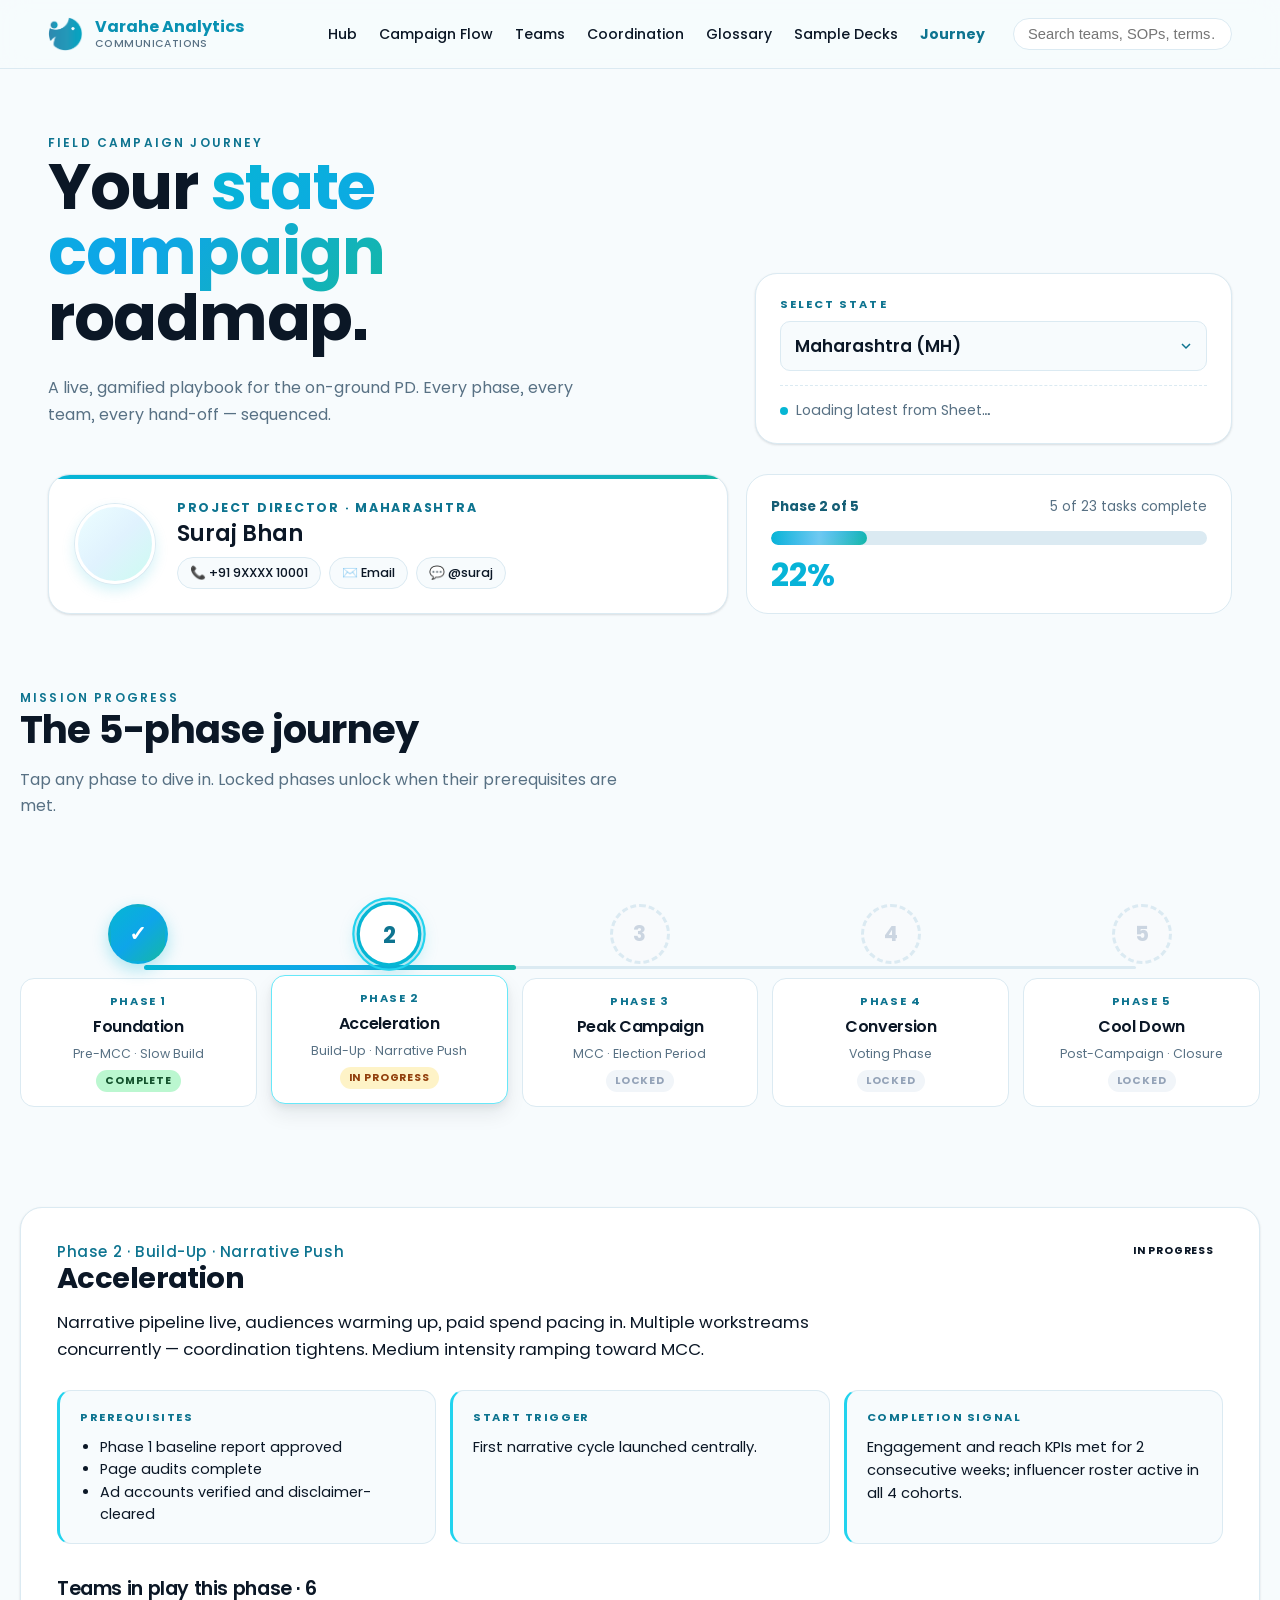
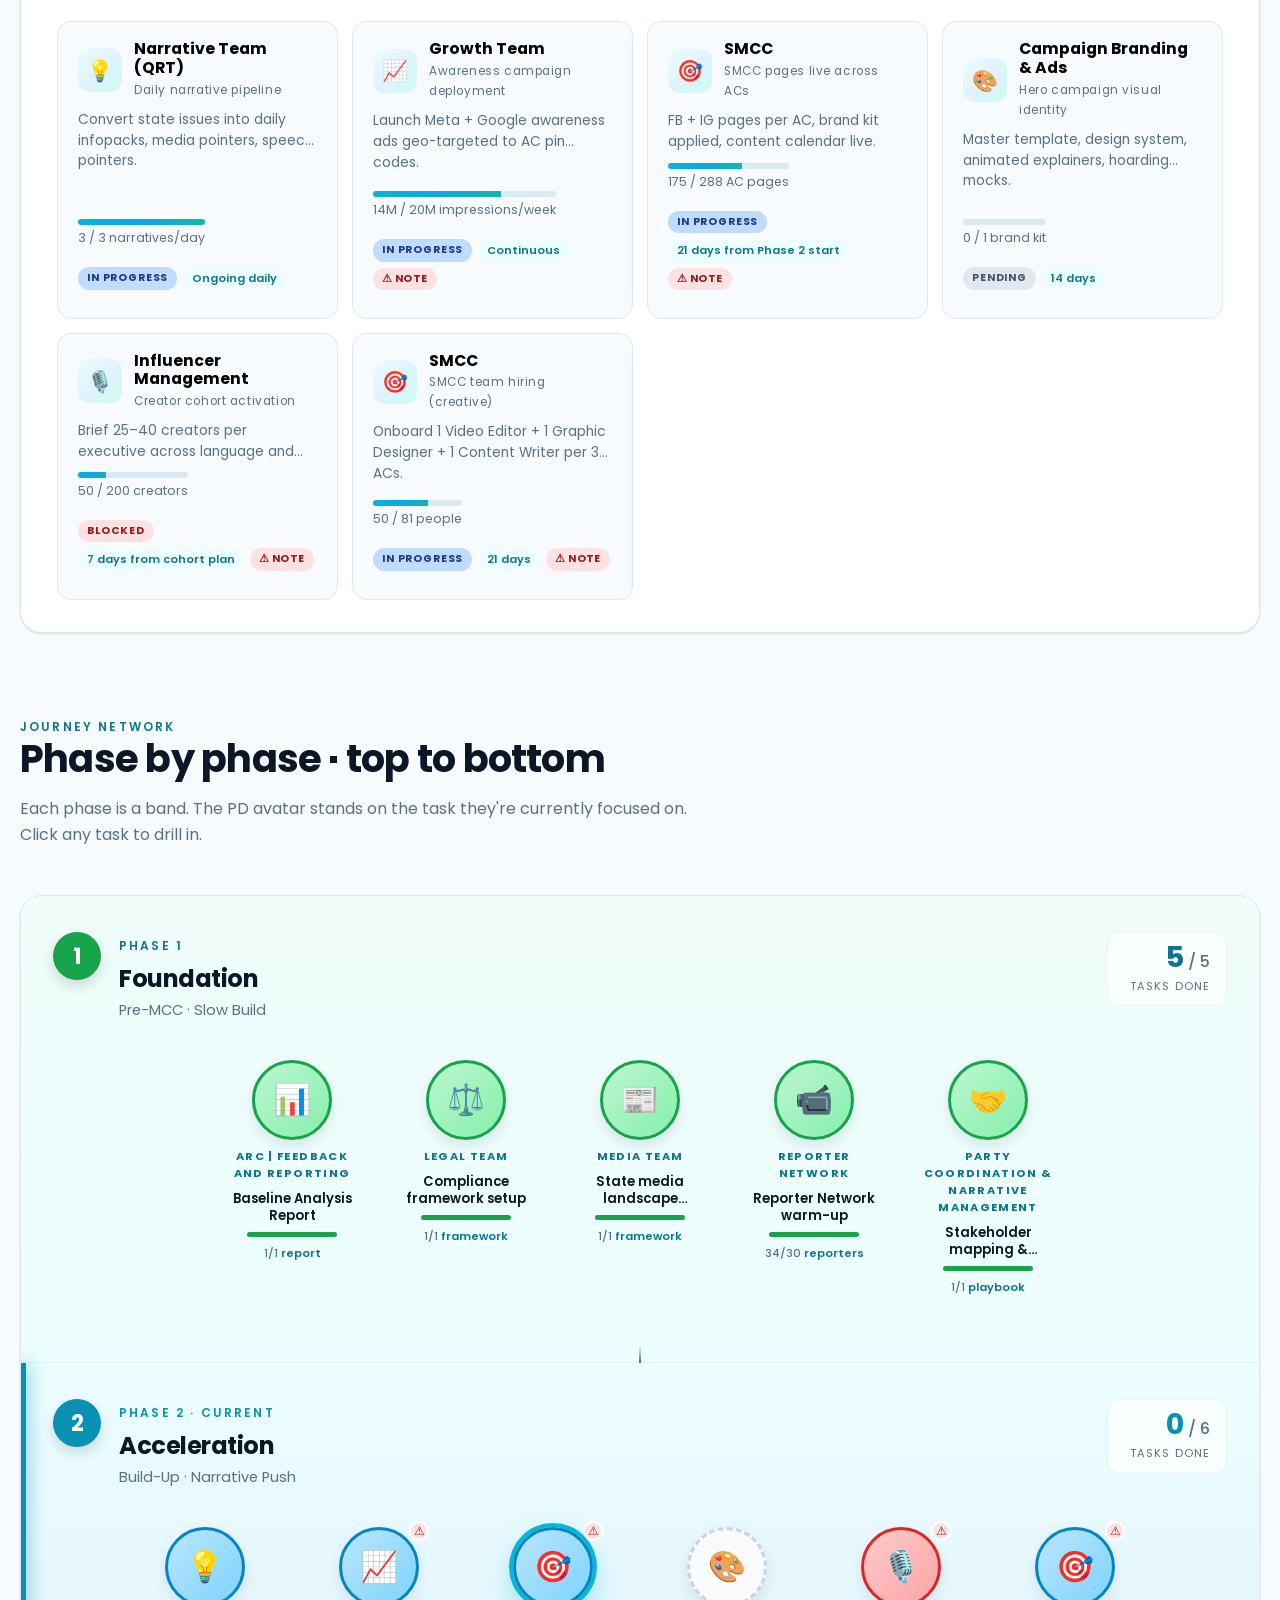
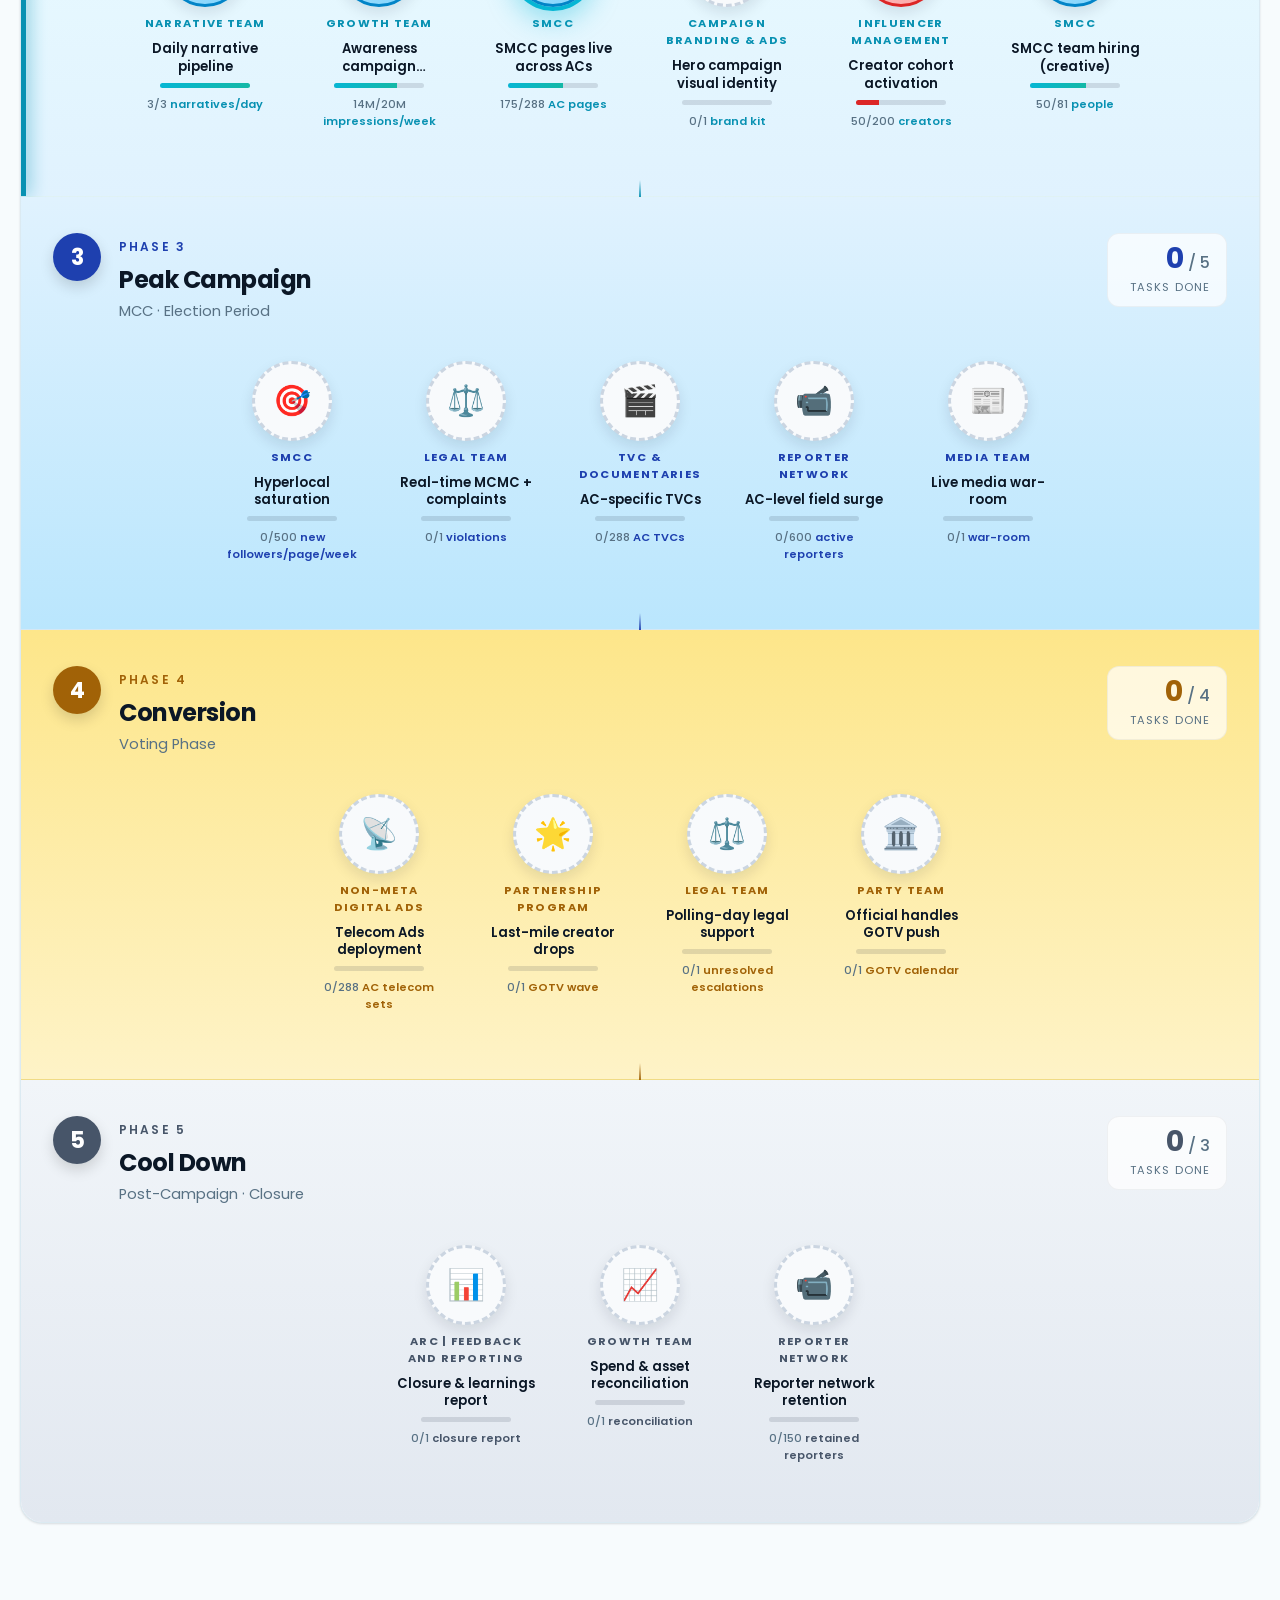
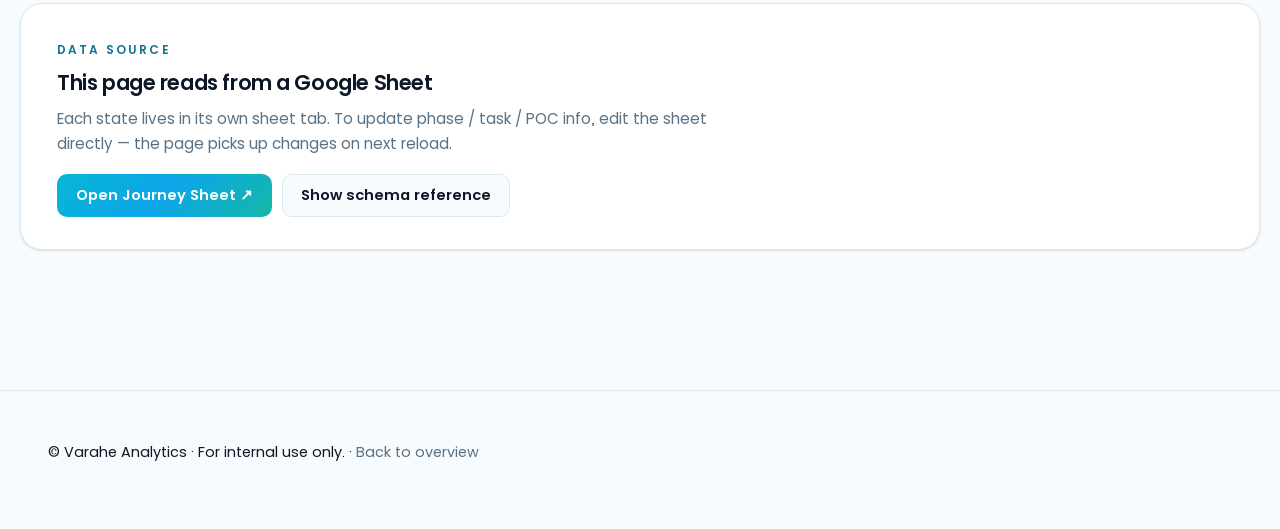
==== commit d10a0f8f: "Branding: drop "National" — now just "Communications" site-wide User feedback: the headline "The Nat" ====
--- a/journey.html
+++ b/journey.html
@@ -17,7 +17,7 @@
   <div class="container nav-inner">
     <a class="brand" href="index.html">
       <img src="assets/logo.png" alt="Varahe Analytics" />
-      <span>Varahe Analytics<small>National Communications</small></span>
+      <span>Varahe Analytics<small>Communications</small></span>
     </a>
     <nav class="nav-links">
       <a href="index.html#hub">Hub</a>
--- a/styles.css
+++ b/styles.css
@@ -267,11 +267,11 @@
 .meta-pill b{color:var(--ink);font-weight:600}
 
 /* TABS */
-.tabs{display:flex;gap:4px;flex-wrap:wrap;border-bottom:1px solid var(--line);margin:34px 0 0;position:sticky;top:68px;background:color-mix(in oklab,var(--paper) 88%,transparent);backdrop-filter:blur(8px);z-index:10;padding:0 2px}
-.tab{padding:14px 18px;font-weight:600;border:0;background:transparent;cursor:pointer;color:var(--muted);font-family:inherit;font-size:.94rem;position:relative;transition:var(--transition)}
+.tabs{display:flex;gap:2px;flex-wrap:nowrap;white-space:nowrap;overflow-x:auto;border-bottom:1px solid var(--line);margin:34px 0 0;position:sticky;top:68px;background:color-mix(in oklab,var(--paper) 88%,transparent);backdrop-filter:blur(8px);z-index:10;padding:0 2px;scrollbar-width:thin}
+.tab{padding:14px 14px;font-weight:600;border:0;background:transparent;cursor:pointer;color:var(--muted);font-family:inherit;font-size:.9rem;position:relative;transition:var(--transition);flex-shrink:0}
 .tab:hover{color:var(--ink)}
 .tab.active{color:var(--teal-700)}
-.tab.active::after{content:"";position:absolute;left:18px;right:18px;bottom:-1px;height:3px;background:var(--gradient);border-radius:3px 3px 0 0}
+.tab.active::after{content:"";position:absolute;left:14px;right:14px;bottom:-1px;height:3px;background:var(--gradient);border-radius:3px 3px 0 0}
 .tab-content{padding:40px 0;display:none;animation:fade .4s ease}
 .tab-content.active{display:block}
 @keyframes fade{from{opacity:0;transform:translateY(6px)}to{opacity:1;transform:none}}
@@ -562,7 +562,7 @@
 .example-wrap h3{font-size:1.25rem;margin:6px 0 14px}
 .example-wrap p{font-size:1rem;line-height:1.7;color:var(--ink)}
 
-/* GLOSSARY — flat, non-interactive grid */
+/* GLOSSARY — flat grid (no extra rule, keeping the marker line) */
 .glossary-grid{display:grid;grid-template-columns:repeat(auto-fill,minmax(280px,1fr));gap:14px}
 .gloss-item{padding:16px 18px;background:var(--paper-2);border:1px solid var(--line);border-radius:var(--radius);transition:var(--transition);border-left:3px solid var(--teal-500)}
 .gloss-item:hover{transform:translateY(-2px);box-shadow:var(--shadow-sm);border-left-color:var(--teal-700)}
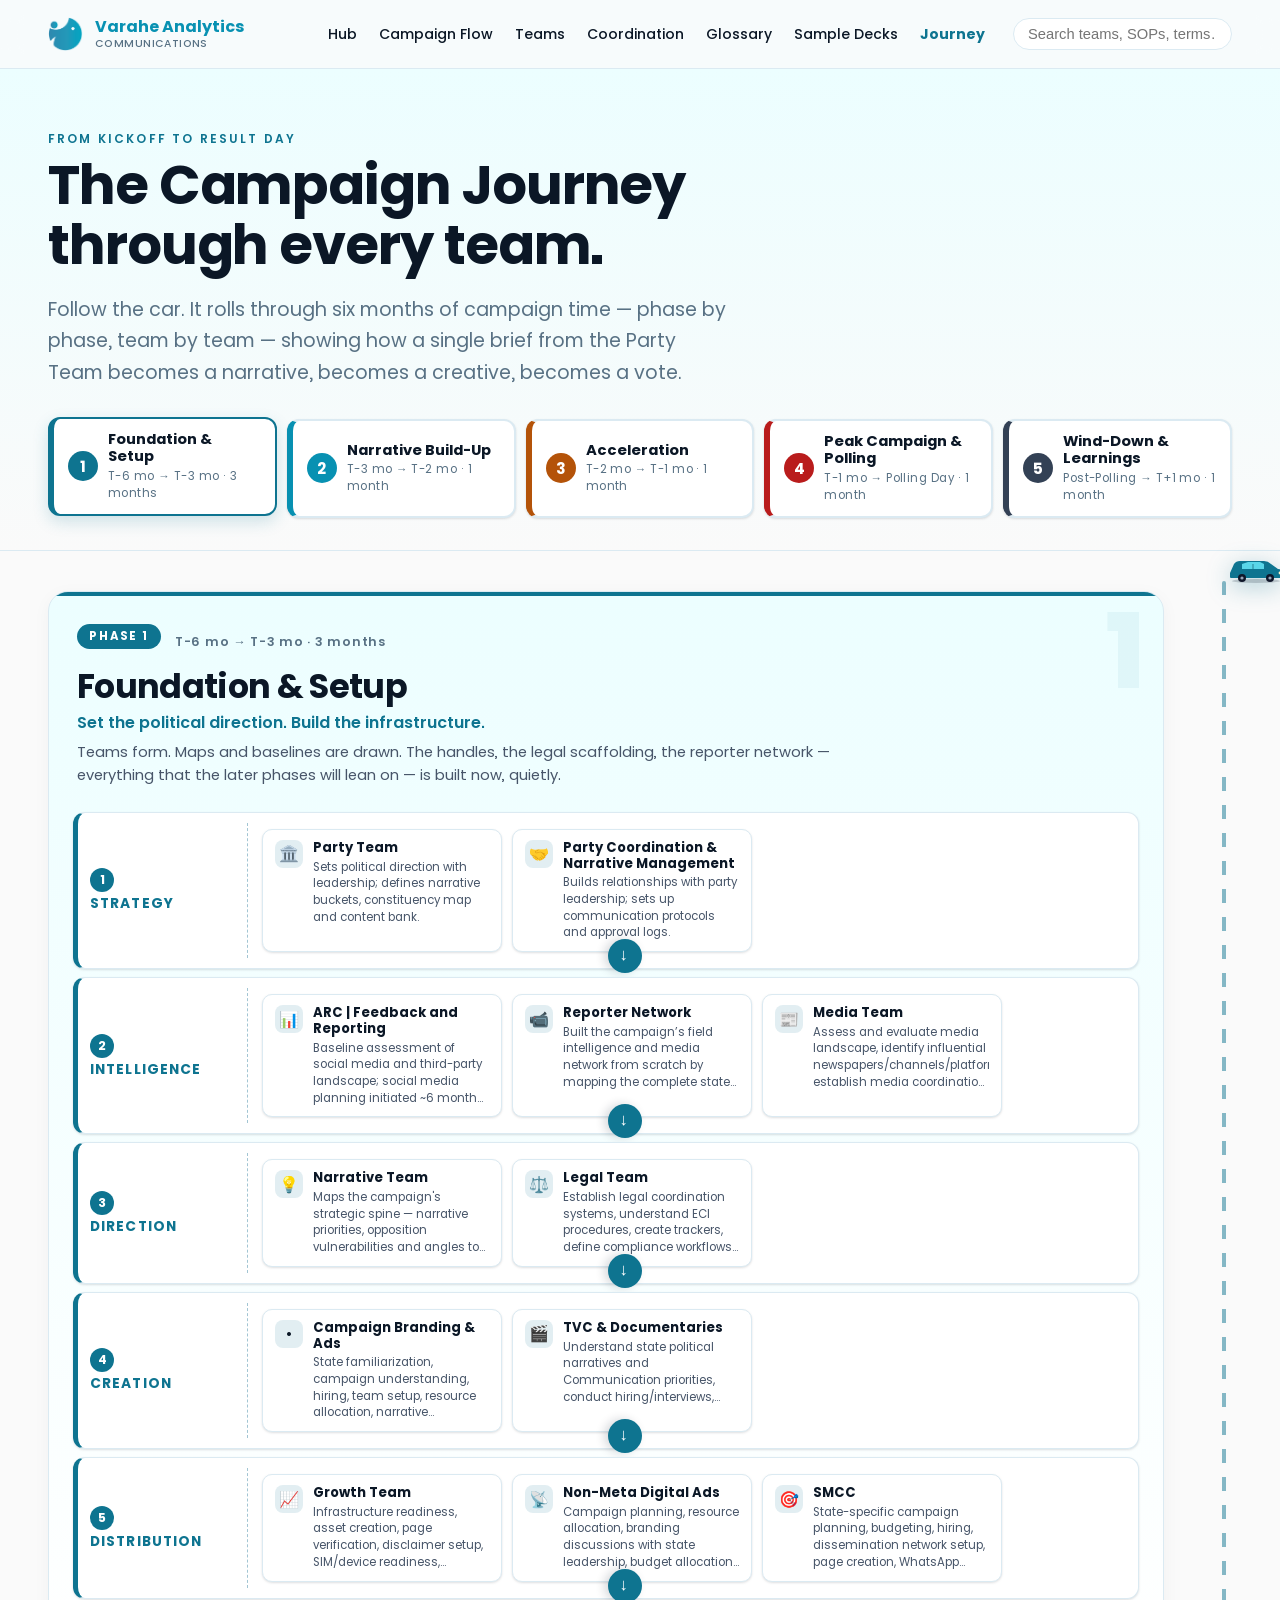
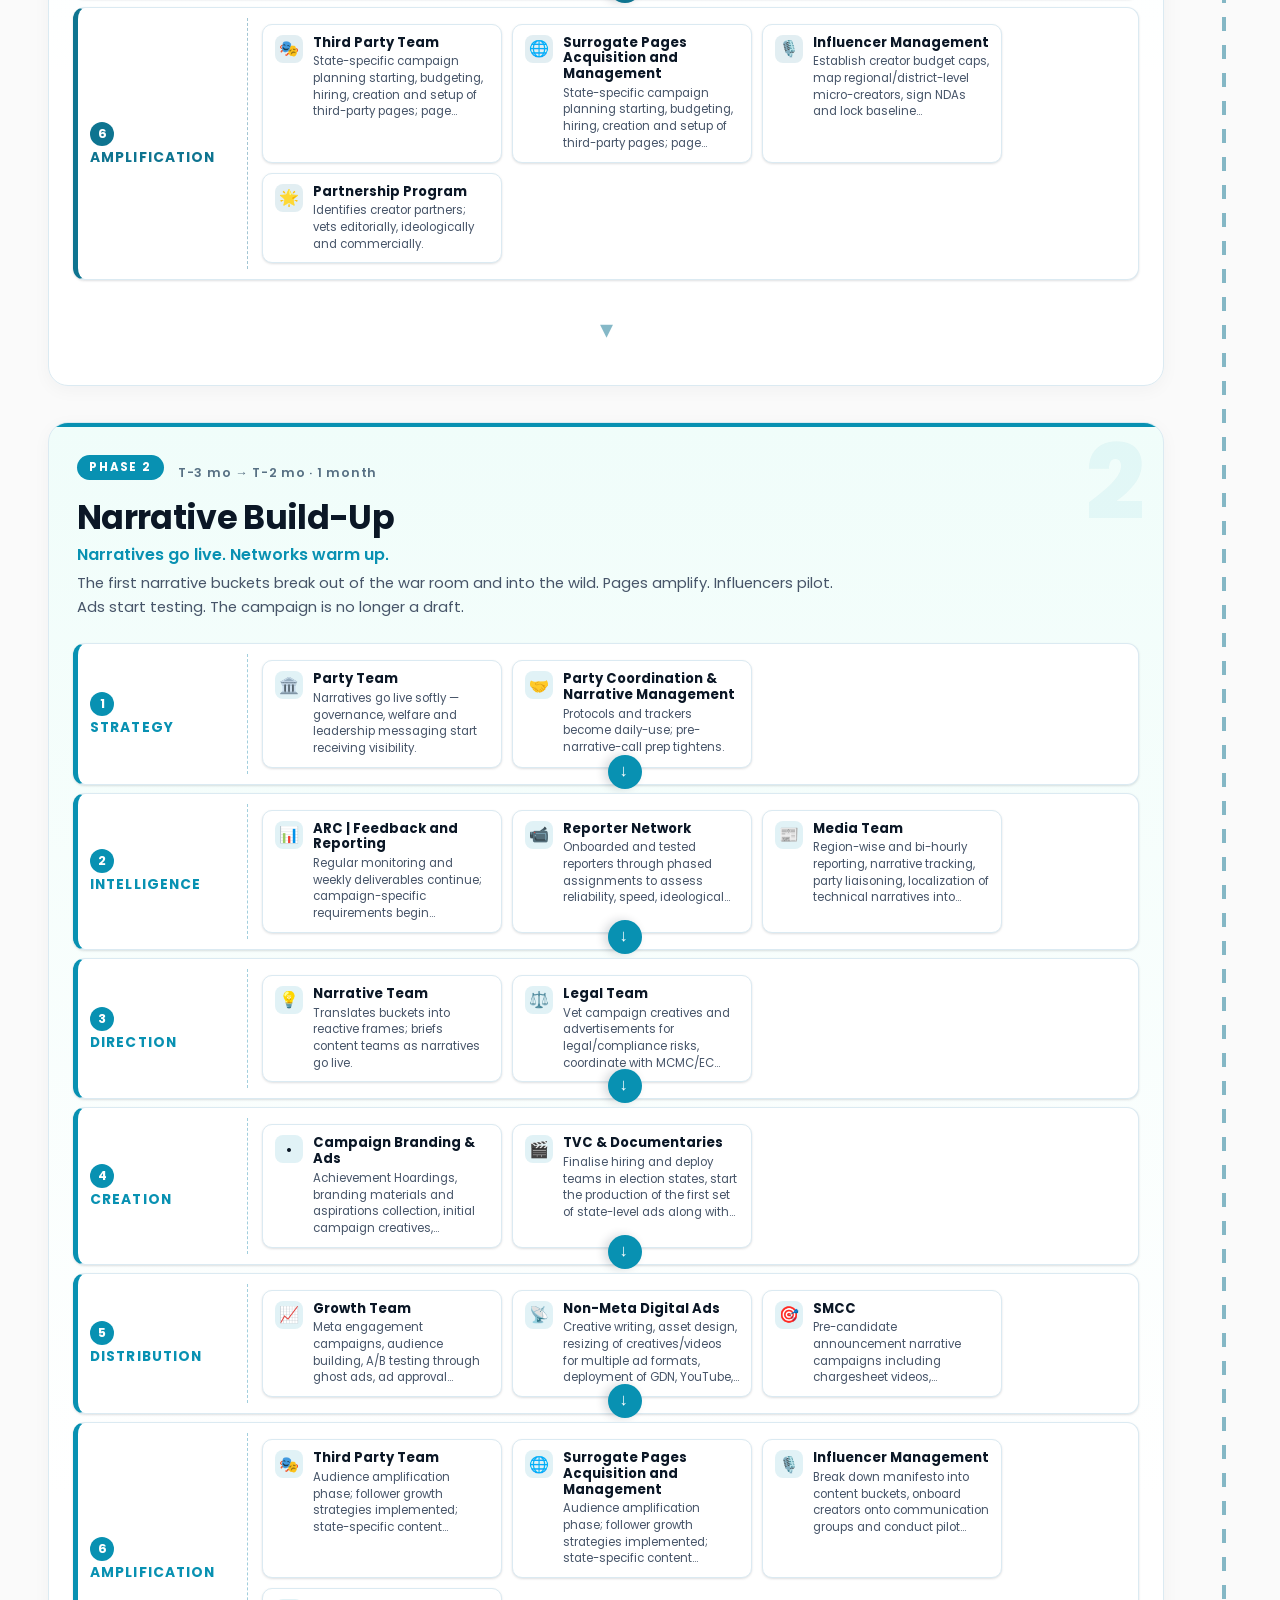
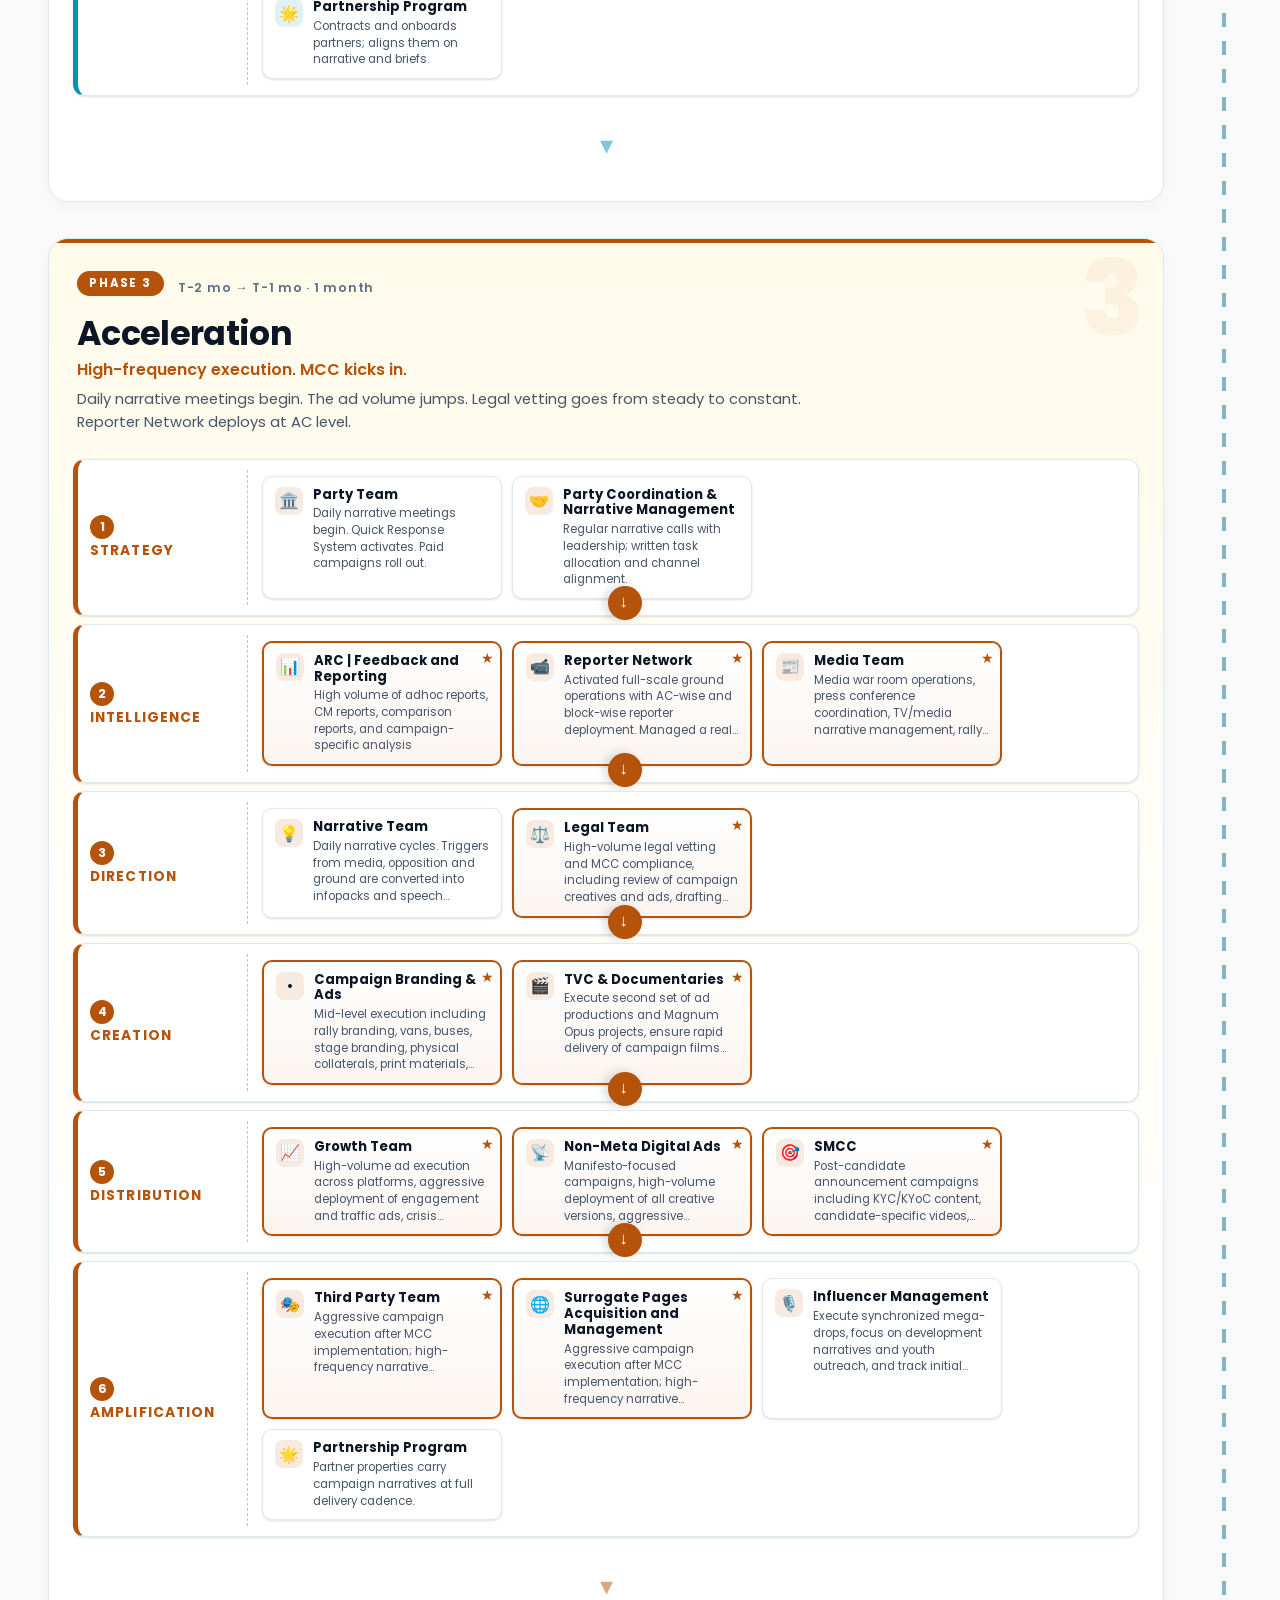
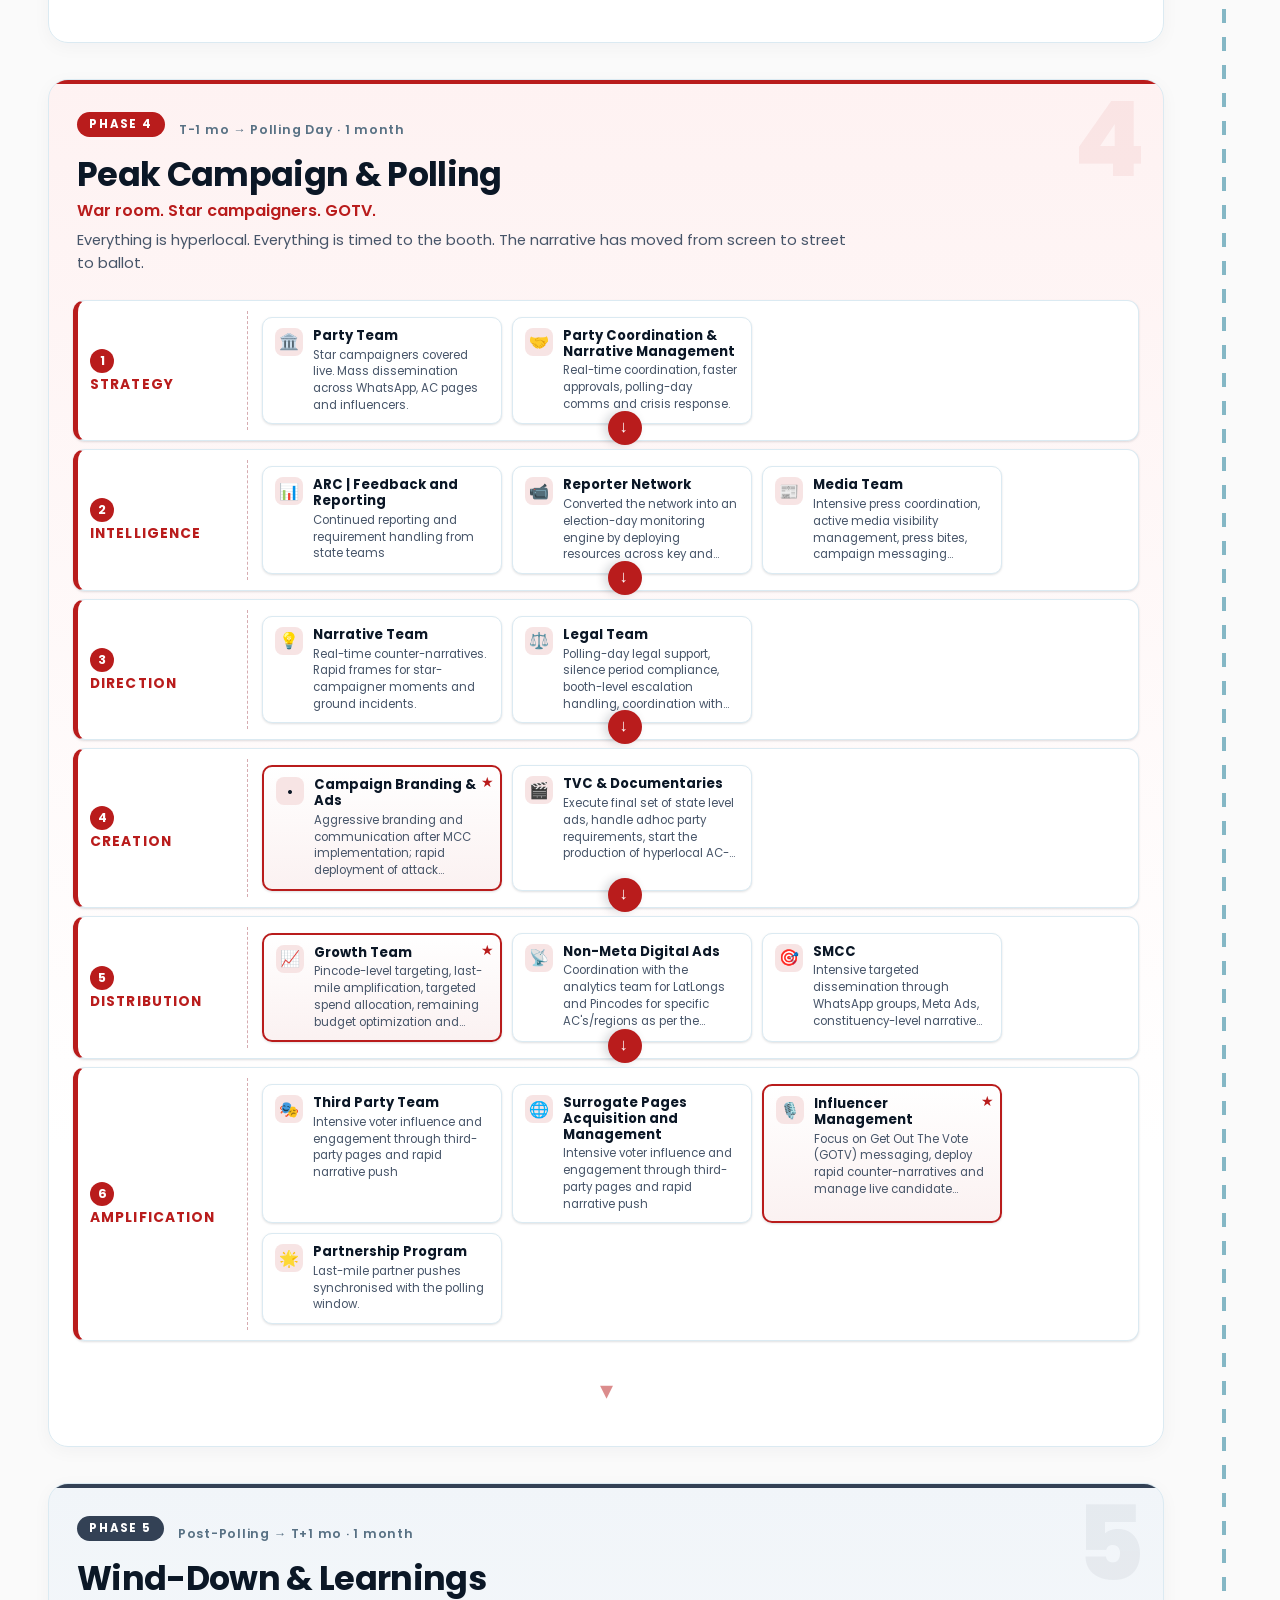
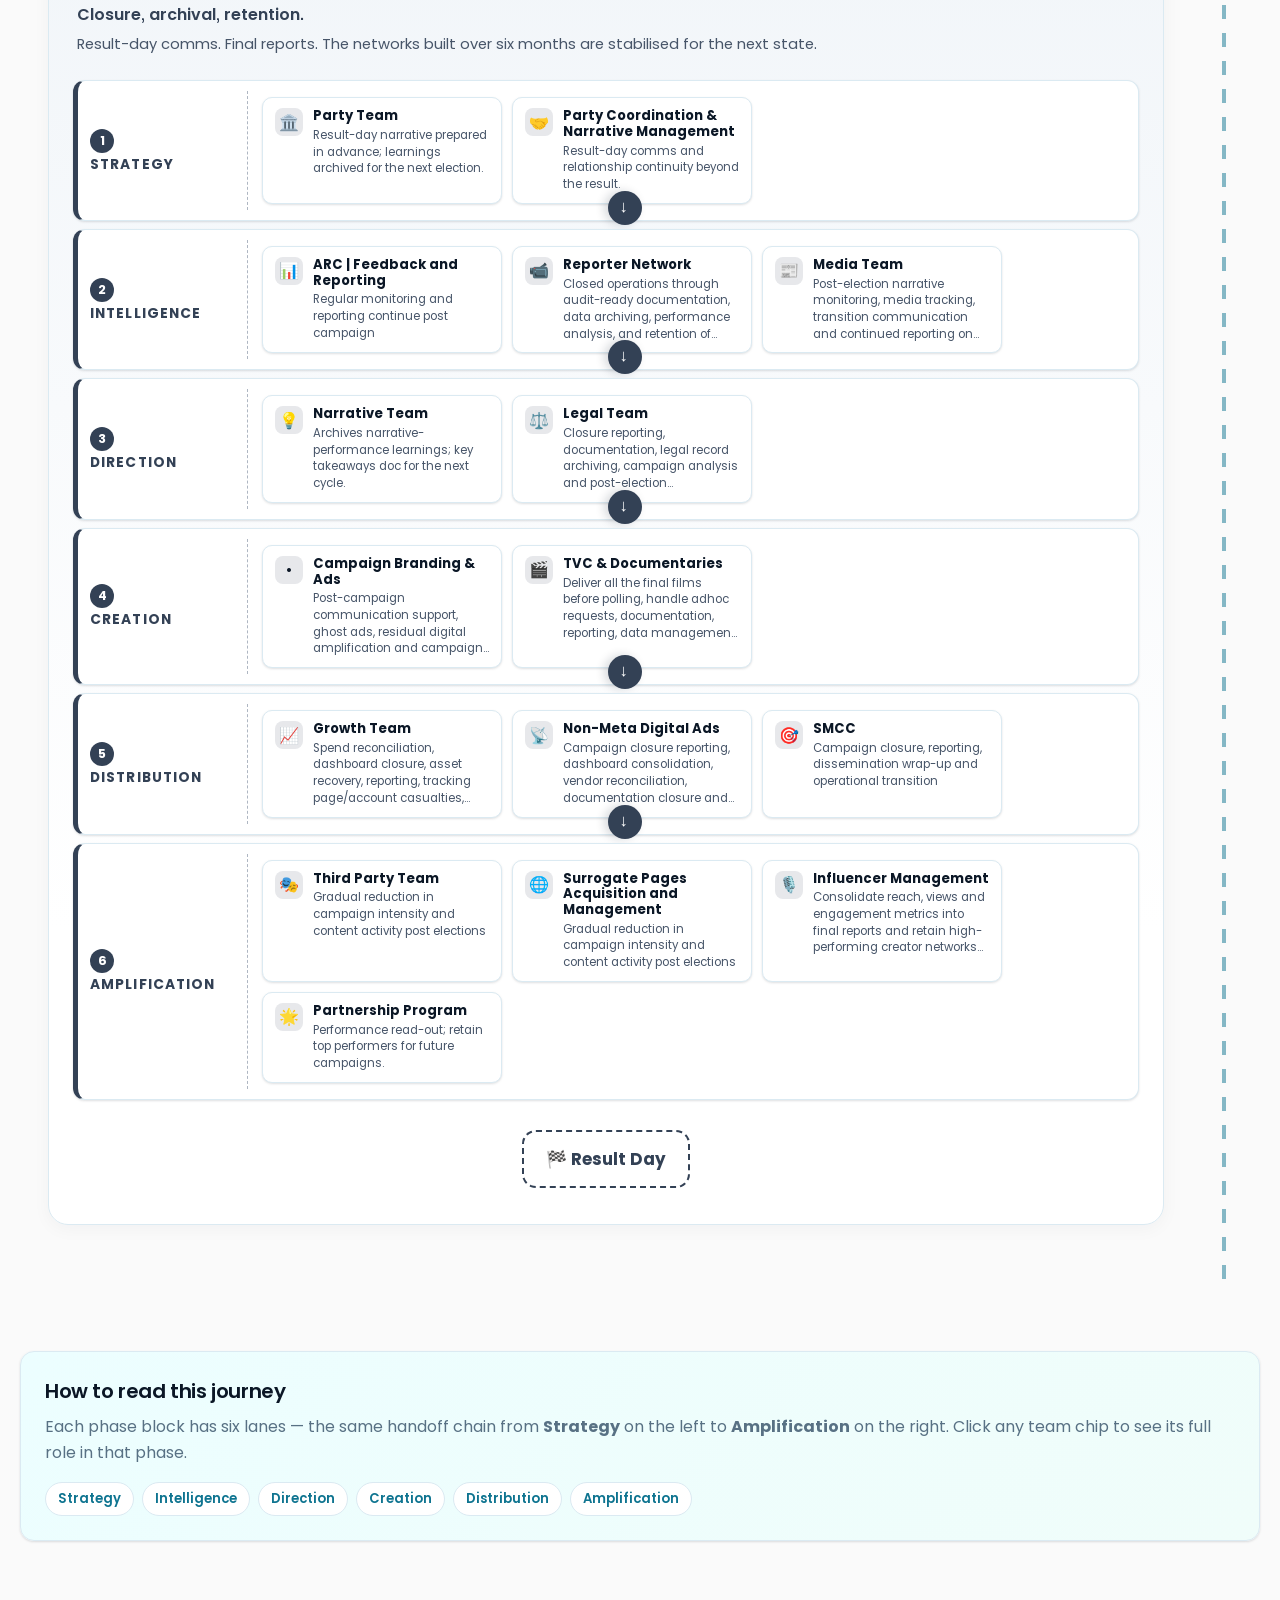
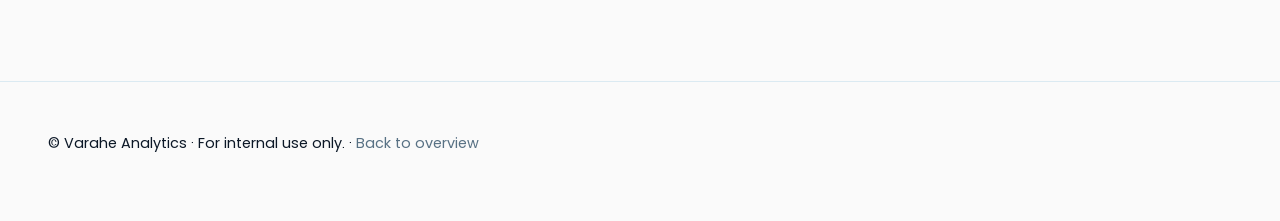
==== commit c26302e8: "Journey: rebuild as scroll-driven campaign narrative - Remove sheet-driven tracker (journey-blueprin" ====
--- a/journey.html
+++ b/journey.html
@@ -4,6 +4,7 @@
 <meta charset="UTF-8" />
 <meta name="viewport" content="width=device-width,initial-scale=1" />
 <title>Campaign Journey · Varahe NCC</title>
+<meta name="description" content="An animated journey through every campaign phase — see how the narrative flows from Party Team to ground." />
 <link rel="preconnect" href="https://fonts.googleapis.com">
 <link rel="preconnect" href="https://fonts.gstatic.com" crossorigin>
 <link href="https://fonts.googleapis.com/css2?family=Poppins:wght@300;400;500;600;700&display=swap" rel="stylesheet">
@@ -11,7 +12,7 @@
 <link rel="stylesheet" href="journey.css" />
 <link rel="icon" href="assets/logo.png" />
 </head>
-<body>
+<body class="jrn-body">
 
 <header class="nav">
   <div class="container nav-inner">
@@ -34,77 +35,67 @@
   </div>
 </header>
 
-<main class="jrn-page">
-  <!-- top hero — state pick + meta ribbon -->
-  <section class="jrn-hero">
-    <div class="container">
-      <div class="jrn-hero-grid">
-        <div>
-          <span class="kicker scroll-reveal">Field campaign journey</span>
-          <h1 class="scroll-reveal">Your <span class="grad">state campaign</span><br/>roadmap.</h1>
-          <p class="muted scroll-reveal" style="max-width:560px">A live, gamified playbook for the on-ground PD. Every phase, every team, every hand-off — sequenced.</p>
-        </div>
-        <div class="jrn-state-pick scroll-reveal">
-          <label>Select state</label>
-          <select id="jrnStateSel"></select>
-          <div class="jrn-polling" id="jrnPolling"></div>
-        </div>
-      </div>
+<!-- HERO -->
+<section class="jrn-hero">
+  <div class="container">
+    <span class="kicker scroll-reveal">From kickoff to result day</span>
+    <h1 class="scroll-reveal">The <span class="grad">Campaign Journey</span><br/>through every team.</h1>
+    <p class="hero-lead scroll-reveal" style="max-width:680px">Follow the car. It rolls through six months of campaign time — phase by phase, team by team — showing how a single brief from the Party Team becomes a narrative, becomes a creative, becomes a vote.</p>
+  </div>
 
-      <div class="jrn-lead-row scroll-reveal">
-        <div class="jrn-lead-card" id="jrnLeadCard"></div>
-        <div class="jrn-stats-card" id="jrnStatsCard"></div>
-      </div>
+  <!-- Phase ribbon -->
+  <div class="container">
+    <div class="jrn-ribbon scroll-reveal" id="jrnRibbon"></div>
+  </div>
+</section>
+
+<!-- THE JOURNEY -->
+<main class="jrn-stage" id="jrnStage">
+  <!-- fixed car element (positioned by JS based on scroll progress) -->
+  <div class="jrn-car-rail" aria-hidden="true">
+    <div class="jrn-car" id="jrnCar">
+      <svg viewBox="0 0 64 32" width="64" height="32">
+        <!-- shadow -->
+        <ellipse cx="32" cy="30" rx="24" ry="2" fill="rgba(15,23,42,.18)"/>
+        <!-- body -->
+        <path d="M6 22 L10 13 Q12 10 16 10 L40 10 Q44 10 47 13 L54 18 Q58 18 58 22 L58 26 Q58 27 57 27 L7 27 Q6 27 6 26 Z" fill="#0e7490"/>
+        <!-- windshield -->
+        <path d="M18 13 L24 11 L36 11 L40 13 L40 18 L18 18 Z" fill="#67e8f9" opacity=".85"/>
+        <!-- door line -->
+        <line x1="29" y1="13" x2="29" y2="18" stroke="#155e75" stroke-width=".7"/>
+        <!-- wheels -->
+        <circle cx="18" cy="27" r="4" fill="#0f172a"/>
+        <circle cx="18" cy="27" r="1.6" fill="#94a3b8"/>
+        <circle cx="46" cy="27" r="4" fill="#0f172a"/>
+        <circle cx="46" cy="27" r="1.6" fill="#94a3b8"/>
+        <!-- headlight -->
+        <circle cx="56" cy="22" r="1.4" fill="#fef3c7"/>
+      </svg>
     </div>
-  </section>
+    <!-- vertical road line -->
+    <div class="jrn-road-line"></div>
+  </div>
 
-  <!-- phase stepper -->
-  <section class="container jrn-section">
-    <div class="section-head">
-      <div>
-        <span class="kicker scroll-reveal">Mission progress</span>
-        <h2 class="scroll-reveal">The 5-phase journey</h2>
-        <p class="muted scroll-reveal" style="max-width:600px">Tap any phase to dive in. Locked phases unlock when their prerequisites are met.</p>
-      </div>
-    </div>
-    <div class="jrn-stepper" id="jrnStepper"></div>
-  </section>
-
-  <!-- active phase detail -->
-  <section class="container jrn-section">
-    <div class="jrn-phase-detail" id="jrnPhaseDetail"></div>
-  </section>
-
-  <!-- network diagram -->
-  <section class="container jrn-section">
-    <div class="section-head">
-      <div>
-        <span class="kicker scroll-reveal">Journey network</span>
-        <h2 class="scroll-reveal">Phase by phase · top to bottom</h2>
-        <p class="muted scroll-reveal" style="max-width:680px">Each phase is a band. The PD avatar stands on the task they're currently focused on. Click any task to drill in.</p>
-      </div>
-    </div>
-    <div class="jrn-network-wrap scroll-reveal">
-      <div id="jrnNetwork"></div>
-    </div>
-  </section>
-
-  <!-- footer / sheet info -->
-  <section class="container jrn-section" style="padding-bottom:80px">
-    <div class="jrn-sheet-cta scroll-reveal">
-      <span class="kicker">Data source</span>
-      <h3>This page reads from a Google Sheet</h3>
-      <p>Each state lives in its own sheet tab. To update phase / task / POC info, edit the sheet directly — the page picks up changes on next reload.</p>
-      <div class="jrn-cta-row">
-        <a class="btn-primary" target="_blank" rel="noopener" href="https://docs.google.com/spreadsheets/d/1tOojU6WyY-Ss-iZ0ejxTEJhHusJ6Dw1jSCOty9xEtzM/edit?usp=sharing">Open Journey Sheet ↗</a>
-        <a class="btn-secondary" href="#" id="jrnSchemaBtn">Show schema reference</a>
-      </div>
-      <div class="jrn-schema" id="jrnSchema" hidden></div>
-    </div>
-  </section>
+  <div class="container" id="jrnScenes"></div>
 </main>
 
-<!-- team-task drawer -->
+<!-- LEGEND / FOOTER -->
+<section class="container jrn-footer-section">
+  <div class="jrn-legend scroll-reveal">
+    <h3>How to read this journey</h3>
+    <p class="muted">Each phase block has six lanes — the same handoff chain from <b>Strategy</b> on the left to <b>Amplification</b> on the right. Click any team chip to see its full role in that phase.</p>
+    <div class="jrn-lane-key">
+      <span data-lane="strategy">Strategy</span>
+      <span data-lane="intel">Intelligence</span>
+      <span data-lane="direction">Direction</span>
+      <span data-lane="creation">Creation</span>
+      <span data-lane="distribution">Distribution</span>
+      <span data-lane="amplify">Amplification</span>
+    </div>
+  </div>
+</section>
+
+<!-- Team-phase drawer -->
 <aside class="jrn-drawer" id="jrnDrawer" aria-hidden="true">
   <div class="jrn-drawer-scrim" id="jrnDrawerScrim"></div>
   <div class="jrn-drawer-panel" id="jrnDrawerPanel"></div>
@@ -117,8 +108,6 @@
 </footer>
 
 <script src="data.js"></script>
-<script src="journey-blueprint.js"></script>
-<script src="journey-data.js"></script>
 <script src="journey.js"></script>
 </body>
 </html>
--- a/styles.css
+++ b/styles.css
@@ -650,6 +650,131 @@
 .timeline{display:block}
 .phase-grid{display:contents}
 
+/* Critical-Phase callout (XLSX teams) */
+.critical-callout{margin-top:24px;padding:18px 22px;background:linear-gradient(135deg,#fef2f2 0%,#fff7ed 100%);border:1px solid #fecaca;border-left:5px solid #ef4444;border-radius:var(--radius);box-shadow:var(--shadow-sm)}
+.critical-callout .kicker{color:#991b1b}
+.critical-callout h4{margin:6px 0 8px;color:#991b1b;font-size:1.05rem}
+.critical-callout p{margin:0;color:#7f1d1d;line-height:1.55;font-size:.94rem}
+
+/* Party / Party-Coord — verbatim docx phase stack */
+.party-phase-stack{display:flex;flex-direction:column;gap:18px;margin-top:18px}
+.pp-card{position:relative;padding:22px 24px;background:#fff;border:1px solid var(--line);border-left:5px solid var(--teal-700);border-radius:14px;box-shadow:var(--shadow-sm);transition:var(--transition)}
+.pp-card:hover{transform:translateY(-2px);box-shadow:0 8px 22px rgba(15,23,42,.08)}
+.pp-head{display:flex;align-items:center;gap:16px;margin-bottom:12px;flex-wrap:wrap}
+.pp-num{flex:0 0 auto;width:46px;height:46px;border-radius:50%;background:var(--teal-700);color:#fff;display:flex;align-items:center;justify-content:center;font-size:1.15rem;font-weight:700;box-shadow:0 4px 10px rgba(15,23,42,.12);font-family:var(--font-display)}
+.pp-titles{flex:1 1 240px;min-width:0;display:flex;flex-direction:column;gap:2px}
+.pp-window{font-size:.74rem;text-transform:uppercase;letter-spacing:.1em;color:var(--teal-700);font-weight:700}
+.pp-titles h3{margin:0;font-size:1.12rem;color:var(--ink);line-height:1.3}
+.pp-purpose{margin:0 0 14px;color:#334155;font-size:.95rem;line-height:1.55;padding:10px 14px;background:var(--paper-2);border-radius:8px;border-left:3px solid var(--teal-600)}
+.pp-keyops{margin-top:8px}
+.pp-keyops-label{display:block;font-size:.72rem;text-transform:uppercase;letter-spacing:.1em;color:var(--muted);font-weight:700;margin-bottom:8px}
+.pp-bullets{margin:0;padding-left:22px;display:flex;flex-direction:column;gap:6px}
+.pp-bullets li{font-size:.92rem;line-height:1.55;color:var(--ink)}
+.pp-ops{display:grid;grid-template-columns:repeat(auto-fit,minmax(260px,1fr));gap:12px}
+.pp-op{padding:12px 14px;background:#fafafa;border:1px solid var(--line);border-radius:8px}
+.pp-op b{display:block;font-size:.9rem;color:var(--teal-700);margin-bottom:6px;font-weight:700}
+.pp-op ul{margin:0;padding-left:18px;display:flex;flex-direction:column;gap:4px}
+.pp-op li{font-size:.86rem;color:#475569;line-height:1.5}
+@media (max-width:600px){
+  .pp-card{padding:18px 18px}
+  .pp-ops{grid-template-columns:1fr}
+}
+
+/* Partnership — verbatim linear workflow chain */
+.workflow-chain{list-style:none;padding:0;margin:18px 0 0;display:flex;flex-direction:column;gap:10px;position:relative}
+.workflow-chain::before{content:"";position:absolute;left:18px;top:8px;bottom:8px;width:2px;background:linear-gradient(180deg,var(--teal-300),var(--teal-600));border-radius:2px}
+.wf-step{position:relative;display:flex;align-items:center;gap:14px;padding:12px 16px 12px 12px;background:#fff;border:1px solid var(--line);border-radius:10px;box-shadow:var(--shadow-sm);transition:var(--transition)}
+.wf-step:hover{transform:translateX(3px);border-color:var(--teal-300)}
+.wf-num{flex:0 0 auto;width:34px;height:34px;border-radius:50%;background:var(--teal-700);color:#fff;display:flex;align-items:center;justify-content:center;font-size:.92rem;font-weight:700;font-family:var(--font-display);z-index:1}
+.wf-text{font-size:.94rem;color:var(--ink);line-height:1.5}
+
+/* Workflow loop ring (partnership) */
+.wf-loop-wrap{display:grid;grid-template-columns:minmax(0,1.05fr) minmax(0,1fr);gap:32px;align-items:start;margin-top:18px;padding:24px;background:var(--paper-2);border:1px solid var(--line);border-radius:var(--radius);box-shadow:var(--shadow-sm)}
+.wf-loop-ring-col{position:relative;display:flex;justify-content:center;align-items:center}
+.wf-loop-ring{width:100%;max-width:520px;height:auto;display:block;font-family:"Poppins","SF Pro Display",system-ui,sans-serif}
+.wf-loop-ring .wf-ring-line{animation:wfSpin 50s linear infinite}
+@keyframes wfSpin{from{stroke-dashoffset:0}to{stroke-dashoffset:-200}}
+.wf-loop-ring .wf-node circle{transition:fill .2s ease,stroke-width .2s ease}
+.wf-loop-ring .wf-node:hover circle{fill:#ccfbf1;stroke-width:3.5}
+.wf-loop-list{margin:0}
+.wf-loop-list::before{display:none}
+@media (max-width:900px){
+  .wf-loop-wrap{grid-template-columns:1fr;padding:18px}
+}
+
+/* (legacy class kept to avoid orphan styles; safe to remove later) */
+.cd-wrap{margin-top:18px;padding:18px 14px 8px;background:linear-gradient(180deg,#f0fdfa 0%,#ffffff 100%);border:1px solid var(--line);border-radius:var(--radius);box-shadow:var(--shadow-sm);overflow:hidden}
+.cd-track{width:100%;height:auto;display:block;font-family:"Poppins","SF Pro Display",system-ui,sans-serif}
+.cd-track .cd-seg rect{transition:opacity .2s ease}
+.cd-track .cd-seg:hover rect{opacity:.4}
+.cd-legend{display:flex;flex-wrap:wrap;gap:14px;margin:12px 4px 0;padding:8px 14px;font-size:.78rem;color:var(--muted);border-radius:8px}
+.cd-legend span{display:inline-flex;align-items:center;gap:6px;font-weight:600;letter-spacing:.04em;text-transform:uppercase}
+.cd-legend i{width:14px;height:10px;border-radius:3px;display:inline-block}
+.cd-cards{display:flex;flex-direction:column;gap:18px;margin-top:24px}
+.cd-card{position:relative;padding:20px 22px 22px;background:#fff;border:1px solid var(--line);border-left:5px solid var(--cd-accent,#0e7490);border-radius:14px;box-shadow:var(--shadow-sm);transition:var(--transition)}
+.cd-card:hover{transform:translateY(-2px);box-shadow:0 8px 22px rgba(15,23,42,.08);border-left-width:7px}
+.cd-card::before{content:"";position:absolute;left:-5px;top:50%;transform:translate(-50%,-50%);width:14px;height:14px;border-radius:50%;background:var(--cd-accent,#0e7490);box-shadow:0 0 0 4px #fff}
+.cd-card-head{display:flex;align-items:center;gap:16px;margin-bottom:10px;flex-wrap:wrap}
+.cd-card-num{flex:0 0 auto;width:46px;height:46px;border-radius:50%;background:var(--cd-accent,#0e7490);color:#fff;display:flex;align-items:center;justify-content:center;font-size:1.15rem;font-weight:700;box-shadow:0 4px 10px rgba(15,23,42,.12)}
+.cd-card-num span{font-family:var(--font-display)}
+.cd-card-titles{flex:1 1 240px;min-width:0;display:flex;flex-direction:column;gap:2px}
+.cd-card-window{font-size:.74rem;text-transform:uppercase;letter-spacing:.1em;color:var(--cd-accent,#0e7490);font-weight:700}
+.cd-card-titles h3{margin:0;font-size:1.12rem;color:var(--ink);line-height:1.3}
+.cd-card-int{flex:0 0 auto;align-self:flex-start}
+.cd-card-purpose{margin:0 0 14px;color:#334155;font-size:.95rem;line-height:1.55;padding:10px 14px;background:var(--paper-2);border-radius:8px;border-left:3px solid var(--cd-accent,#0e7490)}
+.cd-ops-grid{display:grid;grid-template-columns:repeat(auto-fit,minmax(220px,1fr));gap:10px;margin-top:6px}
+.cd-op{padding:10px 12px;background:#fafafa;border:1px solid var(--line);border-radius:8px}
+.cd-op b{display:block;font-size:.86rem;color:var(--cd-accent,#0e7490);margin-bottom:4px;font-weight:700}
+.cd-op p{margin:0;font-size:.84rem;color:#475569;line-height:1.5}
+@media (max-width:700px){
+  .cd-card{padding:16px 16px 18px}
+  .cd-card-num{width:38px;height:38px;font-size:1rem}
+  .cd-ops-grid{grid-template-columns:1fr}
+}
+
+/* Flow Cycle — continuous operating loop view (narrative, partnership) */
+.flow-cycle-meta{display:flex;align-items:center;gap:14px;flex-wrap:wrap;margin:14px 0 8px}
+.fc-cadence-chip{display:inline-flex;align-items:center;gap:6px;padding:6px 12px;border-radius:999px;background:var(--paper-2);border:1px solid var(--teal-300);color:var(--teal-700);font-size:.8rem;font-weight:600}
+.flow-cycle-wrap{display:grid;grid-template-columns:minmax(0,1.05fr) minmax(0,1fr);gap:32px;align-items:start;margin-top:18px;padding:24px;background:var(--paper-2);border:1px solid var(--line);border-radius:var(--radius);box-shadow:var(--shadow-sm)}
+.flow-cycle-ring-col{position:relative;display:flex;justify-content:center;align-items:center}
+.flow-cycle-ring{width:100%;max-width:520px;height:auto;display:block}
+.flow-cycle-ring .fc-ring-line{animation:fcSpin 50s linear infinite}
+@keyframes fcSpin{from{stroke-dashoffset:0}to{stroke-dashoffset:-200}}
+.flow-cycle-ring .fc-node text{font-family:"Poppins","SF Pro Display",system-ui,sans-serif}
+.flow-cycle-ring .fc-centre text{font-family:"Poppins","SF Pro Display",system-ui,sans-serif}
+.flow-cycle-stage-col{display:flex;flex-direction:column;gap:12px}
+.flow-cycle-stage-card{position:relative;padding:14px 16px;background:#fff;border:1px solid var(--line);border-left:4px solid var(--teal-600);border-radius:10px;box-shadow:var(--shadow-sm)}
+.flow-cycle-stage-card:hover{border-left-color:var(--teal-700);transform:translateX(2px);transition:var(--transition)}
+.fc-card-head{display:flex;align-items:center;gap:10px;margin-bottom:6px}
+.fc-card-num{display:inline-flex;align-items:center;justify-content:center;width:24px;height:24px;border-radius:50%;background:var(--teal-700);color:#fff;font-size:.78rem;font-weight:700}
+.fc-card-icon{font-size:1.25rem}
+.fc-card-head h4{margin:0;font-size:1.02rem;color:var(--ink)}
+.flow-cycle-stage-card p{margin:0 0 8px;font-size:.92rem;line-height:1.55;color:var(--ink)}
+.fc-owner{display:flex;align-items:baseline;gap:8px;font-size:.78rem;color:var(--muted);border-top:1px dashed var(--line);padding-top:8px;margin-top:6px}
+.fc-owner span{text-transform:uppercase;letter-spacing:.06em;font-weight:600}
+.fc-owner b{color:var(--teal-800);font-weight:600}
+.fc-card-arrow{position:absolute;left:50%;bottom:-18px;transform:translateX(-50%);width:30px;height:30px;display:flex;align-items:center;justify-content:center;color:var(--teal-600);font-size:1.1rem;z-index:1;background:var(--paper-2);border-radius:50%;border:1px solid var(--line)}
+.fc-card-arrow.loop{position:static;transform:none;width:auto;height:auto;border-radius:999px;padding:6px 14px;margin-top:8px;font-size:.78rem;font-weight:600;color:var(--teal-700);background:linear-gradient(90deg,var(--teal-100),#ecfeff);border:1px dashed var(--teal-400);display:inline-flex;gap:6px;align-self:flex-start}
+.flow-cycle-intensity-strip{display:grid;grid-template-columns:repeat(5,1fr);gap:10px;margin-top:14px}
+.fc-strip-cell{padding:12px;background:#fff;border:1px solid var(--line);border-radius:10px;display:flex;flex-direction:column;gap:8px}
+.fc-strip-cell[data-level="very-high"]{border-color:#fca5a5;background:linear-gradient(180deg,#fff 0%,#fef2f2 100%)}
+.fc-strip-cell[data-level="high"]{border-color:#fdba74;background:linear-gradient(180deg,#fff 0%,#fff7ed 100%)}
+.fc-strip-cell[data-level="medium"]{border-color:#fcd34d;background:linear-gradient(180deg,#fff 0%,#fffbeb 100%)}
+.fc-strip-head{display:flex;flex-direction:column;gap:2px}
+.fc-strip-ph{font-size:.72rem;color:var(--muted);text-transform:uppercase;letter-spacing:.08em;font-weight:600}
+.fc-strip-name{font-size:.92rem;font-weight:700;color:var(--ink)}
+.fc-strip-bar{height:5px;background:var(--line);border-radius:5px;overflow:hidden}
+.fc-strip-bar>span{display:block;height:100%;background:var(--gradient);transition:var(--transition)}
+.fc-strip-level{align-self:flex-start}
+.fc-strip-note{margin:0;font-size:.78rem;color:var(--muted);line-height:1.4}
+@media (max-width:900px){
+  .flow-cycle-wrap{grid-template-columns:1fr;padding:18px}
+  .flow-cycle-intensity-strip{grid-template-columns:repeat(2,1fr)}
+}
+@media (max-width:560px){
+  .flow-cycle-intensity-strip{grid-template-columns:1fr}
+}
+
 /* Print prompts panel */
 .prompt-card{padding:18px;background:var(--gradient-soft);border:1px dashed var(--teal-400);border-radius:var(--radius);margin:10px 0;font-size:.9rem}
 .prompt-card b{color:var(--teal-800);font-family:var(--font-display)}
--- a/journey.css
+++ b/journey.css
@@ -1,229 +1,122 @@
-/* Campaign Journey page — gamified dashboard styling */
+/* Campaign Journey — scroll-driven car/road narrative */
 
-.jrn-page{padding-top:0}
+.jrn-body{background:#fafafa}
 
 /* HERO */
-.jrn-hero{padding:60px 0 30px;position:relative;overflow:hidden}
-.jrn-hero::before{content:"";position:absolute;inset:-15% -15% auto auto;width:55%;height:60%;background:var(--gradient-soft);filter:blur(60px);opacity:.7;z-index:-1;border-radius:50%}
-.jrn-hero-grid{display:grid;grid-template-columns:1.4fr 1fr;gap:40px;align-items:end}
-@media(max-width:900px){.jrn-hero-grid{grid-template-columns:1fr}}
+.jrn-hero{padding:56px 0 32px;background:linear-gradient(180deg,#ecfeff 0%,#fafafa 100%);border-bottom:1px solid var(--line)}
+.jrn-hero h1{font-size:clamp(2rem,4.4vw,3.4rem);line-height:1.1;margin:6px 0 16px;color:var(--ink);font-family:var(--font-display)}
+.jrn-hero-cta{display:flex;align-items:center;gap:14px;margin:18px 0 26px;flex-wrap:wrap}
 
-.jrn-state-pick{background:var(--paper-2);border:1px solid var(--line);border-radius:var(--radius-lg);padding:22px 24px;box-shadow:var(--shadow-sm)}
-.jrn-state-pick label{font-family:var(--font);font-size:.7rem;letter-spacing:.18em;text-transform:uppercase;color:var(--teal-700);font-weight:700;margin-bottom:8px;display:block}
-.jrn-state-pick select{width:100%;padding:12px 14px;border-radius:10px;border:1px solid var(--line);background:var(--paper);color:var(--ink);font-family:var(--font);font-size:1.05rem;font-weight:600;cursor:pointer;appearance:none;background-image:url("data:image/svg+xml;utf8,<svg xmlns='http://www.w3.org/2000/svg' width='12' height='12' viewBox='0 0 12 12'><path d='M2 4l4 4 4-4' stroke='%230e7490' stroke-width='1.5' fill='none'/></svg>");background-repeat:no-repeat;background-position:right 14px center;padding-right:38px}
-.jrn-state-pick select:focus{outline:none;border-color:var(--teal-400);box-shadow:0 0 0 3px rgba(6,182,212,.15)}
-.jrn-polling{margin-top:14px;padding-top:14px;border-top:1px dashed var(--line);font-size:.88rem;color:var(--muted)}
-.jrn-polling b{color:var(--teal-800);font-family:var(--font);font-weight:700}
-
-.jrn-lead-row{display:grid;grid-template-columns:1.4fr 1fr;gap:18px;margin-top:30px}
-@media(max-width:900px){.jrn-lead-row{grid-template-columns:1fr}}
-
-.jrn-lead-card{display:flex;align-items:center;gap:22px;padding:24px 26px;background:var(--paper-2);border:1px solid var(--line);border-radius:var(--radius-lg);box-shadow:var(--shadow-sm);position:relative;overflow:hidden}
-.jrn-lead-card::before{content:"";position:absolute;inset:0 0 auto 0;height:4px;background:var(--gradient)}
-.jrn-lead-photo{width:80px;height:80px;border-radius:50%;background:var(--gradient-soft);flex-shrink:0;overflow:hidden;border:3px solid var(--paper-2);box-shadow:0 0 0 1px var(--line),0 6px 14px rgba(6,182,212,.18)}
-.jrn-lead-photo img{width:100%;height:100%;object-fit:cover;display:block}
-.jrn-lead-info{flex:1;min-width:0}
-.jrn-lead-info .role{font-size:.78rem;letter-spacing:.14em;text-transform:uppercase;color:var(--teal-700);font-weight:700;margin-bottom:4px}
-.jrn-lead-info b{display:block;font-size:1.4rem;font-weight:600;line-height:1.15;margin-bottom:10px}
-.jrn-lead-contacts{display:flex;gap:8px;flex-wrap:wrap}
-.jrn-contact-btn{display:inline-flex;align-items:center;gap:6px;padding:6px 12px;border-radius:999px;background:var(--paper);border:1px solid var(--line);font-size:.8rem;color:var(--ink);text-decoration:none;font-weight:500;transition:var(--transition)}
-.jrn-contact-btn:hover{background:var(--gradient-soft);border-color:var(--teal-300);color:var(--teal-800)}
-
-.jrn-stats-card{padding:22px 24px;background:var(--paper-2);border:1px solid var(--line);border-radius:var(--radius-lg);display:flex;flex-direction:column;gap:14px}
-.jrn-progress-bar{height:14px;background:var(--line);border-radius:999px;overflow:hidden;position:relative}
-.jrn-progress-fill{height:100%;background:var(--gradient);border-radius:999px;transition:width .6s ease;position:relative;overflow:hidden}
-.jrn-progress-fill::after{content:"";position:absolute;inset:0;background:linear-gradient(90deg,transparent 0%,rgba(255,255,255,.4) 50%,transparent 100%);animation:jrnShimmer 2.4s ease-in-out infinite}
-@keyframes jrnShimmer{0%{transform:translateX(-100%)}100%{transform:translateX(100%)}}
-.jrn-progress-label{display:flex;justify-content:space-between;font-family:var(--font);font-size:.85rem}
-.jrn-progress-label b{color:var(--teal-800);font-weight:700}
-.jrn-progress-label span{color:var(--muted)}
-.jrn-progress-pct{font-size:2rem;font-family:var(--font);font-weight:700;background:var(--gradient);-webkit-background-clip:text;background-clip:text;color:transparent;line-height:1}
-
-/* PHASE STEPPER */
-.jrn-section{padding:40px 0}
-.jrn-stepper{display:grid;grid-template-columns:repeat(5,1fr);gap:14px;position:relative;padding:60px 0 20px}
-.jrn-stepper::before{content:"";position:absolute;left:10%;right:10%;top:100px;height:3px;background:var(--line);border-radius:3px;z-index:0}
-.jrn-stepper-fill{position:absolute;left:10%;top:100px;height:5px;background:var(--gradient);border-radius:5px;z-index:0;transition:width .8s cubic-bezier(.22,.61,.36,1);transform:translateY(-1px)}
-.jrn-step{position:relative;z-index:1;display:flex;flex-direction:column;align-items:center;gap:14px;cursor:pointer}
-.jrn-step-dot{width:60px;height:60px;border-radius:50%;background:var(--paper-2);border:3px solid var(--line);display:flex;align-items:center;justify-content:center;font-family:var(--font);font-weight:700;color:var(--muted);font-size:1.3rem;position:relative;transition:var(--transition);margin-top:-22px}
-.jrn-step.done .jrn-step-dot{background:var(--gradient);color:#fff;border-color:transparent;box-shadow:0 6px 16px rgba(6,182,212,.3)}
-.jrn-step.active .jrn-step-dot{background:var(--paper-2);color:var(--teal-700);border-color:var(--teal-500);box-shadow:0 0 0 4px rgba(6,182,212,.15),0 6px 16px rgba(6,182,212,.25)}
-.jrn-step.active .jrn-step-dot::after{content:"";position:absolute;inset:-7px;border:2px solid var(--teal-400);border-radius:50%;animation:jrnPulse 2s ease-out infinite}
-@keyframes jrnPulse{0%{transform:scale(1);opacity:.7}100%{transform:scale(1.6);opacity:0}}
-.jrn-step.locked .jrn-step-dot{background:#f8fafc;color:#cbd5e1;border-style:dashed}
-.jrn-step.selected .jrn-step-dot{transform:scale(1.08)}
-.jrn-step-card{width:100%;background:var(--paper-2);border:1px solid var(--line);border-radius:var(--radius);padding:14px 16px;transition:var(--transition);text-align:center}
-.jrn-step:hover .jrn-step-card,.jrn-step.selected .jrn-step-card{border-color:var(--teal-300);transform:translateY(-3px);box-shadow:var(--shadow-md)}
-.jrn-step.locked:hover .jrn-step-card{transform:none;border-color:var(--line);box-shadow:none;opacity:.7}
-.jrn-step-card .ph-label{font-family:var(--font);font-size:.7rem;letter-spacing:.14em;text-transform:uppercase;color:var(--teal-700);font-weight:700;margin-bottom:4px}
-.jrn-step-card h4{font-size:1rem;margin:0 0 6px;font-weight:600}
-.jrn-step-card .sub{font-size:.78rem;color:var(--muted);line-height:1.4;margin:0}
-.jrn-step-status{display:inline-block;margin-top:8px;font-size:.66rem;padding:3px 9px;border-radius:999px;letter-spacing:.08em;text-transform:uppercase;font-weight:700;background:#e2e8f0;color:#475569}
-.jrn-step.done .jrn-step-status{background:#bbf7d0;color:#14532d}
-.jrn-step.active .jrn-step-status{background:#fef3c7;color:#92400e}
-.jrn-step.locked .jrn-step-status{background:#f1f5f9;color:#94a3b8}
-@media(max-width:900px){
-  .jrn-stepper{grid-template-columns:1fr;gap:8px;padding:20px 0}
-  .jrn-stepper::before,.jrn-stepper-fill{display:none}
-  .jrn-step{flex-direction:row;align-items:center;gap:14px;text-align:left}
-  .jrn-step-dot{margin-top:0;flex-shrink:0}
-  .jrn-step-card{flex:1;text-align:left}
+/* Phase ribbon */
+.jrn-ribbon{display:grid;grid-template-columns:repeat(5,1fr);gap:10px;margin-top:18px}
+.jrn-rib-chip{display:flex;align-items:center;gap:10px;padding:12px 14px;background:#fff;border:2px solid var(--line);border-left:6px solid var(--accent,#0e7490);border-radius:12px;text-decoration:none;color:var(--ink);transition:transform .2s ease,box-shadow .2s ease,border-color .2s ease;box-shadow:var(--shadow-sm)}
+.jrn-rib-chip:hover{transform:translateY(-2px);box-shadow:0 8px 18px rgba(15,23,42,.10)}
+.jrn-rib-chip.on{border-color:var(--accent,#0e7490);box-shadow:0 6px 16px rgba(14,116,144,.18);transform:translateY(-2px)}
+.rib-num{flex:0 0 auto;width:30px;height:30px;border-radius:50%;background:var(--accent,#0e7490);color:#fff;display:flex;align-items:center;justify-content:center;font-weight:700;font-family:var(--font-display);font-size:.95rem}
+.rib-meta{display:flex;flex-direction:column;gap:2px;min-width:0}
+.rib-meta b{font-size:.92rem;color:var(--ink);line-height:1.2}
+.rib-meta small{font-size:.72rem;color:var(--muted);letter-spacing:.04em}
+@media (max-width:900px){
+  .jrn-ribbon{grid-template-columns:repeat(2,1fr)}
 }
 
-/* PHASE DETAIL */
-.jrn-phase-detail{padding:32px 36px;background:var(--paper-2);border:1px solid var(--line);border-radius:var(--radius-lg);box-shadow:var(--shadow-sm)}
-.jrn-phase-detail .ph-head{display:flex;justify-content:space-between;align-items:flex-start;gap:18px;flex-wrap:wrap;margin-bottom:14px}
-.jrn-phase-detail .ph-head h2{margin:0;font-size:1.8rem}
-.jrn-phase-detail .ph-head .ph-sub{font-size:.95rem;color:var(--teal-700);font-weight:500;letter-spacing:.04em}
-.jrn-phase-detail > p.lead{font-size:1.05rem;line-height:1.65;color:var(--ink);max-width:820px;margin:0 0 26px}
-.jrn-prereqs{display:grid;grid-template-columns:repeat(auto-fit,minmax(240px,1fr));gap:14px;margin-bottom:30px}
-.jrn-prereq-col{padding:18px 20px;background:var(--paper);border:1px solid var(--line);border-radius:var(--radius);border-left:3px solid var(--teal-400)}
-.jrn-prereq-col .col-label{font-family:var(--font);font-size:.7rem;letter-spacing:.14em;text-transform:uppercase;color:var(--teal-700);font-weight:700;margin-bottom:10px}
-.jrn-prereq-col ul{margin:0;padding-left:20px;font-size:.9rem;line-height:1.55}
-.jrn-prereq-col p{margin:0;font-size:.92rem;line-height:1.55;color:var(--ink)}
+/* STAGE + CAR RAIL */
+.jrn-stage{position:relative;padding:40px 0 60px}
+/* The stage reserves a right-gutter for the car rail so it never overlaps */
+.jrn-stage > .container{padding-right:96px}
+@media (max-width:700px){
+  .jrn-stage > .container{padding-right:64px}
+}
 
-.jrn-teams-section h3{margin-bottom:18px;font-size:1.2rem;font-weight:600}
-.jrn-team-grid{display:grid;grid-template-columns:repeat(auto-fill,minmax(240px,1fr));gap:14px}
-.jrn-team-card{padding:18px 20px;background:var(--paper);border:1px solid var(--line);border-radius:var(--radius);text-align:left;cursor:pointer;transition:var(--transition);font-family:inherit;display:flex;flex-direction:column;gap:10px;position:relative;overflow:hidden}
-.jrn-team-card::before{content:"";position:absolute;inset:0 0 auto 0;height:3px;background:var(--gradient);opacity:0;transition:var(--transition)}
-.jrn-team-card:hover{transform:translateY(-3px);border-color:var(--teal-300);box-shadow:var(--shadow-md)}
-.jrn-team-card:hover::before{opacity:1}
-.jrn-team-card .row{display:flex;align-items:center;gap:12px}
-.jrn-team-card .icon{width:44px;height:44px;border-radius:12px;background:var(--gradient-soft);display:flex;align-items:center;justify-content:center;font-size:1.3rem;flex-shrink:0}
-.jrn-team-card .nm{flex:1;min-width:0}
-.jrn-team-card .nm b{display:block;font-size:.98rem;line-height:1.2;margin-bottom:2px}
-.jrn-team-card .nm small{font-size:.74rem;color:var(--muted);letter-spacing:.05em}
-.jrn-team-card .desc{font-size:.86rem;color:var(--muted);line-height:1.5;flex:1;display:-webkit-box;-webkit-line-clamp:2;-webkit-box-orient:vertical;overflow:hidden;margin:0}
-.jrn-team-card .badges{display:flex;gap:6px;flex-wrap:wrap}
-.jrn-task-status{font-size:.66rem;padding:3px 9px;border-radius:999px;letter-spacing:.08em;text-transform:uppercase;font-weight:700}
-.jrn-task-status.done{background:#bbf7d0;color:#14532d}
-.jrn-task-status.in_progress{background:#bae6fd;color:#075985}
-.jrn-task-status.pending{background:#e2e8f0;color:#475569}
-.jrn-task-status.blocked{background:#fee2e2;color:#991b1b}
-.jrn-eta-pill{font-size:.7rem;padding:3px 9px;border-radius:999px;background:var(--teal-50);color:var(--teal-700);font-weight:600}
+.jrn-car-rail{position:absolute;top:0;bottom:0;right:24px;width:64px;pointer-events:none;z-index:5}
+@media (max-width:700px){
+  .jrn-car-rail{right:6px;width:48px}
+}
+.jrn-road-line{position:absolute;left:50%;top:30px;bottom:30px;width:4px;transform:translateX(-50%);background:repeating-linear-gradient(180deg,#0e7490 0 14px,transparent 14px 28px);opacity:.5;border-radius:4px}
+.jrn-car{position:absolute;left:50%;top:0;transform:translateY(0) rotate(0);margin-left:-32px;width:64px;height:32px;transition:transform .15s ease-out,margin-left .15s ease-out;filter:drop-shadow(0 6px 12px rgba(14,116,144,.35));z-index:6}
+@media (max-width:700px){
+  .jrn-car{width:42px;height:21px;margin-left:-21px}
+  .jrn-car svg{width:42px;height:21px}
+}
 
-/* DRAWER (team task detail) */
-.jrn-drawer{position:fixed;inset:0;z-index:200;visibility:hidden;opacity:0;transition:opacity .25s ease, visibility 0s linear .25s}
-.jrn-drawer[aria-hidden="false"]{visibility:visible;opacity:1;transition:opacity .25s ease}
-.jrn-drawer-scrim{position:absolute;inset:0;background:rgba(11,23,38,.45);backdrop-filter:blur(4px)}
-.jrn-drawer-panel{position:absolute;right:0;top:0;bottom:0;width:min(560px,92vw);background:var(--paper-2);box-shadow:-20px 0 50px rgba(0,0,0,.18);overflow-y:auto;transform:translateX(100%);transition:transform .35s cubic-bezier(.22,.61,.36,1)}
-.jrn-drawer[aria-hidden="false"] .jrn-drawer-panel{transform:translateX(0)}
-.jrn-drawer-head{padding:26px 30px 20px;border-bottom:1px solid var(--line);position:sticky;top:0;background:var(--paper-2);z-index:1}
-.jrn-drawer-head .close{position:absolute;top:18px;right:18px;width:32px;height:32px;border-radius:999px;background:var(--paper);border:1px solid var(--line);font-size:1rem;cursor:pointer;color:var(--ink);display:flex;align-items:center;justify-content:center}
-.jrn-drawer-head .close:hover{background:var(--gradient-soft)}
-.jrn-drawer-head .icon{width:54px;height:54px;border-radius:14px;background:var(--gradient-soft);display:inline-flex;align-items:center;justify-content:center;font-size:1.6rem;margin-bottom:12px}
-.jrn-drawer-head h3{margin:0;font-size:1.4rem;font-weight:600}
-.jrn-drawer-head .team-name{font-size:.82rem;color:var(--teal-700);letter-spacing:.1em;text-transform:uppercase;font-weight:700;margin-bottom:6px}
-.jrn-drawer-body{padding:24px 30px 40px}
-.jrn-drawer-block{margin-bottom:22px}
-.jrn-drawer-block .label{font-family:var(--font);font-size:.7rem;letter-spacing:.14em;text-transform:uppercase;color:var(--teal-700);font-weight:700;margin-bottom:6px}
-.jrn-drawer-block p{margin:0;font-size:.95rem;line-height:1.6}
-.jrn-drawer-poc{padding:18px 20px;background:var(--gradient-soft);border-radius:var(--radius);display:flex;align-items:center;gap:16px}
-.jrn-drawer-poc-photo{width:60px;height:60px;border-radius:50%;background:var(--paper-2);overflow:hidden;flex-shrink:0;border:2px solid var(--paper-2);box-shadow:0 0 0 1px var(--teal-300)}
-.jrn-drawer-poc-photo img{width:100%;height:100%;object-fit:cover}
-.jrn-drawer-poc-info{flex:1;min-width:0}
-.jrn-drawer-poc-info b{display:block;font-size:1.05rem;font-weight:600;line-height:1.2;margin-bottom:2px}
-.jrn-drawer-poc-info small{font-size:.78rem;color:var(--teal-800);font-weight:600;display:block;margin-bottom:10px}
-.jrn-drawer-poc-contacts{display:flex;gap:6px;flex-wrap:wrap}
+/* SCENE — one per phase */
+.jrn-scene{position:relative;padding:32px 0 36px;border-radius:20px;margin-bottom:36px;background:linear-gradient(180deg,var(--tint) 0%,#fff 78%);border:1px solid var(--line);box-shadow:0 4px 18px rgba(15,23,42,.04);overflow:hidden}
+.jrn-scene::before{content:"";position:absolute;top:0;left:0;right:0;height:4px;background:var(--accent)}
+.jrn-scene::after{content:attr(data-ph);position:absolute;right:18px;top:8px;font-size:6.5rem;font-weight:800;color:var(--accent);opacity:.06;font-family:var(--font-display);pointer-events:none;line-height:1}
+.jrn-scene-head{position:relative;padding:0 28px;margin-bottom:24px}
+.jrn-scene-stamp{display:inline-block;padding:4px 12px;background:var(--accent);color:#fff;font-size:.72rem;font-weight:700;letter-spacing:.16em;border-radius:999px;margin-bottom:10px;vertical-align:middle}
+.jrn-scene-window{display:inline-block;margin-left:10px;font-size:.78rem;color:var(--muted);font-weight:600;letter-spacing:.06em;vertical-align:middle}
+.jrn-scene-head h2{margin:8px 0 6px;font-size:clamp(1.5rem,2.6vw,2.1rem);color:var(--ink);line-height:1.18;font-family:var(--font-display)}
+.jrn-scene-headline{font-size:1rem;color:var(--accent);font-weight:600;margin:0 0 6px;line-height:1.4}
+.jrn-scene-blurb{font-size:.92rem;color:#475569;line-height:1.6;margin:0;max-width:780px}
 
-/* SHEET CTA */
-.jrn-sheet-cta{padding:32px 36px;background:var(--paper-2);border:1px solid var(--line);border-radius:var(--radius-lg);box-shadow:var(--shadow-sm)}
-.jrn-sheet-cta h3{margin:6px 0 8px;font-size:1.3rem}
-.jrn-sheet-cta p{margin:0 0 18px;color:var(--muted);font-size:.95rem;max-width:680px}
-.jrn-cta-row{display:flex;gap:10px;flex-wrap:wrap}
-.btn-primary,.btn-secondary{display:inline-flex;align-items:center;gap:8px;padding:10px 18px;border-radius:10px;font-weight:600;text-decoration:none;font-size:.92rem;border:1px solid transparent;cursor:pointer;transition:var(--transition)}
-.btn-primary{background:var(--gradient);color:#fff}
-.btn-primary:hover{transform:translateY(-2px);box-shadow:0 10px 22px rgba(6,182,212,.3);color:#fff}
-.btn-secondary{background:var(--paper);color:var(--ink);border-color:var(--line)}
-.btn-secondary:hover{background:var(--gradient-soft);border-color:var(--teal-300)}
-.jrn-schema{margin-top:20px;padding:18px 22px;background:var(--paper);border:1px solid var(--line);border-radius:var(--radius);font-family:"SF Mono",Menlo,monospace;font-size:.8rem;line-height:1.6;white-space:pre-wrap;color:var(--ink);overflow-x:auto}
+/* SCENE FLOW — vertical stack of 6 lanes; each lane = label-left + chips-right */
+.jrn-scene-flow{display:flex;flex-direction:column;gap:8px;padding:0 24px;position:relative}
+.jrn-lane{display:grid;grid-template-columns:170px 1fr;gap:14px;align-items:stretch;padding:10px 14px 10px 0;background:#fff;border:1px solid var(--line);border-left:5px solid var(--accent);border-radius:12px;position:relative;z-index:1;box-shadow:var(--shadow-sm)}
+.jrn-lane-side{display:flex;flex-direction:column;justify-content:center;gap:4px;padding:6px 12px;border-right:1px dashed color-mix(in srgb, var(--accent) 30%, #e2e8f0)}
+.jrn-lane-num{display:inline-flex;align-items:center;justify-content:center;width:24px;height:24px;border-radius:50%;background:var(--accent);color:#fff;font-size:.78rem;font-weight:700;font-family:var(--font-display)}
+.jrn-lane-label{font-size:.86rem;font-weight:700;color:var(--accent);text-transform:uppercase;letter-spacing:.08em;line-height:1.15}
+.jrn-lane-chips{display:flex;flex-wrap:wrap;gap:10px;align-items:stretch;padding:6px 0}
+.jrn-team-chip{position:relative;display:flex;gap:10px;align-items:flex-start;text-align:left;padding:10px 12px;background:#fff;border:1.5px solid var(--line);border-radius:10px;cursor:pointer;transition:transform .15s ease,box-shadow .15s ease,border-color .15s ease;font-family:inherit;color:inherit;box-shadow:var(--shadow-sm);width:240px;max-width:100%}
+.jrn-team-chip:hover{transform:translateY(-2px);border-color:var(--accent);box-shadow:0 8px 18px rgba(15,23,42,.10)}
+.jrn-team-chip.critical{border-color:var(--accent);border-width:2px;background:linear-gradient(180deg,#fff 0%,color-mix(in srgb, var(--accent) 6%, #fff) 100%)}
+.jrn-team-chip.dim{opacity:.55}
+.chip-icon{flex:0 0 auto;width:28px;height:28px;border-radius:8px;background:color-mix(in srgb, var(--accent) 12%, #fff);display:flex;align-items:center;justify-content:center;font-size:1rem}
+.chip-body{flex:1 1 auto;min-width:0;display:flex;flex-direction:column;gap:3px}
+.chip-body b{font-size:.82rem;color:var(--ink);font-weight:700;line-height:1.2;font-family:var(--font-display)}
+.chip-body span{font-size:.72rem;color:#475569;line-height:1.45;display:-webkit-box;-webkit-line-clamp:4;-webkit-box-orient:vertical;overflow:hidden}
+.chip-flag{position:absolute;top:6px;right:6px;font-size:.85rem;color:var(--accent)}
+.jrn-lane-arrow{position:absolute;left:50%;bottom:-22px;transform:translateX(-50%);width:34px;height:34px;display:flex;align-items:center;justify-content:center;background:var(--accent);color:#fff;border-radius:50%;font-size:1.05rem;font-weight:700;box-shadow:0 4px 10px rgba(15,23,42,.16);z-index:2;rotate:90deg}
 
-/* misc */
-.grad{background:var(--gradient);-webkit-background-clip:text;background-clip:text;color:transparent}
+.jrn-scene-arrow{text-align:center;font-size:1.6rem;color:var(--accent);opacity:.5;margin-top:30px;animation:jrnBob 2s ease-in-out infinite}
+.jrn-scene-finish{text-align:center;font-size:1.05rem;font-weight:700;color:var(--accent);margin:30px auto 0;padding:14px 22px;background:#fff;border:2px dashed var(--accent);border-radius:14px;display:block;width:fit-content}
+@keyframes jrnBob{0%,100%{transform:translateY(0)}50%{transform:translateY(8px)}}
 
-/* JOURNEY NETWORK (vertical, phase-banded) */
-.jrn-network-wrap{border-radius:var(--radius-lg);overflow:hidden;border:1px solid var(--line);box-shadow:var(--shadow-sm);background:var(--paper-2)}
-.jrn-net-phase{position:relative;padding:36px 32px 56px;background:var(--ph-bg);border-bottom:1px solid rgba(15,23,42,.05)}
-.jrn-net-phase:last-of-type{border-bottom:0;padding-bottom:48px}
-.jrn-net-phase.current::before{content:"";position:absolute;left:0;top:0;bottom:0;width:5px;background:var(--ph-tone);box-shadow:0 0 18px var(--ph-tone)}
-.jrn-net-phase-head{display:flex;align-items:flex-start;gap:18px;margin-bottom:28px}
-.jrn-net-phase-no{width:48px;height:48px;border-radius:50%;display:flex;align-items:center;justify-content:center;font-family:var(--font);font-weight:700;font-size:1.4rem;color:#fff;background:var(--ph-tone);box-shadow:0 6px 14px rgba(0,0,0,.15);flex-shrink:0}
-.jrn-net-phase.done .jrn-net-phase-no{background:#16a34a}
-.jrn-net-phase-title{flex:1;min-width:0}
-.jrn-net-phase-title h3{margin:4px 0 2px;font-size:1.5rem;font-weight:700;color:var(--ink)}
-.jrn-net-phase-title p{margin:0;color:var(--muted);font-size:.92rem}
-.jrn-net-phase-counter{text-align:right;padding:10px 16px;background:rgba(255,255,255,.7);border-radius:12px;border:1px solid rgba(15,23,42,.05);min-width:120px}
-.jrn-net-phase-counter b{font-family:var(--font);font-size:1.8rem;font-weight:700;color:var(--ph-tone);line-height:1}
-.jrn-net-phase-counter span{color:var(--muted);font-weight:500}
-.jrn-net-phase-counter small{display:block;font-size:.7rem;letter-spacing:.1em;text-transform:uppercase;color:var(--muted);margin-top:4px}
+@media (max-width:760px){
+  .jrn-scene-flow{padding:0 14px}
+  .jrn-lane{grid-template-columns:1fr;padding:12px}
+  .jrn-lane-side{flex-direction:row;align-items:center;border-right:none;border-bottom:1px dashed color-mix(in srgb, var(--accent) 30%, #e2e8f0);padding:0 0 8px}
+  .jrn-team-chip{width:100%}
+  .jrn-scene-head{padding:0 18px}
+}
 
-.jrn-net-nodes{display:flex;flex-wrap:wrap;gap:24px 20px;justify-content:center;align-items:flex-start;position:relative;z-index:1}
-.jrn-net-node{position:relative;width:154px;display:flex;flex-direction:column;align-items:center;gap:8px;padding:10px 8px;background:transparent;border:0;cursor:pointer;font-family:inherit;text-align:center;transition:transform .2s}
-.jrn-net-node:hover{transform:translateY(-3px)}
-.jrn-net-node-circle{position:relative;width:80px;height:80px;border-radius:50%;background:#fff;border:3px solid #cbd5e1;display:flex;align-items:center;justify-content:center;font-size:1.9rem;box-shadow:0 6px 14px rgba(11,23,38,.1);transition:all .2s}
-.jrn-net-node:hover .jrn-net-node-circle{transform:scale(1.06);box-shadow:0 10px 22px rgba(11,23,38,.18)}
-.jrn-net-node.done .jrn-net-node-circle{background:linear-gradient(135deg,#bbf7d0,#86efac);border-color:#16a34a}
-.jrn-net-node.in_progress .jrn-net-node-circle{background:linear-gradient(135deg,#bae6fd,#7dd3fc);border-color:#0284c7}
-.jrn-net-node.blocked .jrn-net-node-circle{background:linear-gradient(135deg,#fecaca,#fca5a5);border-color:#dc2626;animation:nodeShake 1s ease-in-out infinite}
-.jrn-net-node.pending .jrn-net-node-circle{background:#f8fafc;border-color:#cbd5e1;border-style:dashed;color:#94a3b8}
-.jrn-net-node.focus .jrn-net-node-circle{box-shadow:0 0 0 4px var(--teal-500),0 12px 28px rgba(6,182,212,.4)}
-@keyframes nodeShake{0%,100%{transform:rotate(0)}25%{transform:rotate(-1deg)}75%{transform:rotate(1deg)}}
-.jrn-net-node-team{font-family:var(--font);font-size:.7rem;letter-spacing:.12em;text-transform:uppercase;color:var(--ph-tone);font-weight:700}
-.jrn-net-node-title{font-size:.82rem;font-weight:600;line-height:1.3;color:var(--ink);max-width:140px;display:-webkit-box;-webkit-line-clamp:2;-webkit-box-orient:vertical;overflow:hidden}
-.jrn-net-node-progress{width:90px;height:5px;background:rgba(15,23,42,.12);border-radius:5px;overflow:hidden}
-.jrn-net-node-progress > div{height:100%;background:linear-gradient(90deg,#06b6d4,#14b8a6);transition:width .6s}
-.jrn-net-node.done .jrn-net-node-progress > div{background:#16a34a}
-.jrn-net-node.blocked .jrn-net-node-progress > div{background:#dc2626}
-.jrn-net-node-meta{font-size:.7rem;color:var(--muted);font-weight:500}
-.jrn-net-node-meta span{color:var(--ph-tone);font-weight:600}
-.jrn-net-node-warn{position:absolute;top:4px;left:50%;transform:translateX(-50%) translateX(40px);width:20px;height:20px;border-radius:50%;background:#fee2e2;color:#991b1b;display:flex;align-items:center;justify-content:center;font-size:.75rem;border:2px solid #fff;cursor:help}
+/* Legend / footer */
+.jrn-footer-section{padding:30px 0 80px}
+.jrn-legend{padding:24px;background:linear-gradient(135deg,#ecfeff 0%,#f0fdfa 100%);border:1px solid var(--line);border-radius:var(--radius);box-shadow:var(--shadow-sm)}
+.jrn-legend h3{margin:0 0 8px}
+.jrn-lane-key{display:flex;flex-wrap:wrap;gap:8px;margin-top:14px}
+.jrn-lane-key span{padding:6px 12px;background:#fff;border:1px solid var(--line);border-radius:999px;font-size:.82rem;font-weight:600;color:var(--teal-700)}
 
-.jrn-net-connector{position:absolute;bottom:-20px;left:50%;transform:translateX(-50%);z-index:0}
-.jrn-net-connector span{display:block;width:2px;height:36px;background:linear-gradient(180deg,transparent,var(--ph-tone),transparent);margin:0 auto;position:relative}
-.jrn-net-connector span::after{content:"";position:absolute;left:50%;bottom:-2px;transform:translateX(-50%) rotate(45deg);width:8px;height:8px;border-right:2px solid var(--ph-tone);border-bottom:2px solid var(--ph-tone)}
-
-/* legacy matrix CSS — keep for any leftover refs but no longer in DOM */
-.jrn-matrix-wrap{background:var(--paper-2);border:1px solid var(--line);border-radius:var(--radius-lg);padding:18px;overflow-x:auto;box-shadow:var(--shadow-sm)}
-.jrn-mx-grid{display:grid;gap:6px;min-width:880px}
-.jrn-mx-corner{}
-.jrn-mx-phase{padding:14px 12px;border-radius:10px;text-align:center;border:1px solid rgba(0,0,0,.04)}
-.jrn-mx-phase .ph-no{display:block;font-size:.65rem;letter-spacing:.16em;text-transform:uppercase;color:var(--muted);font-weight:700;margin-bottom:2px}
-.jrn-mx-phase b{display:block;font-size:1rem;line-height:1.2;color:var(--ink);margin-bottom:2px}
-.jrn-mx-phase small{font-size:.72rem;color:var(--muted)}
-.jrn-mx-phase.current{box-shadow:0 0 0 2px var(--teal-500),0 4px 14px rgba(6,182,212,.2);transform:translateY(-2px)}
-.jrn-mx-phase.current b{color:var(--teal-800)}
-.jrn-mx-team{display:flex;align-items:center;gap:10px;padding:10px 12px;background:var(--paper);border-radius:10px;font-size:.88rem;font-weight:600;border:1px solid var(--line)}
-.jrn-mx-team .icon{width:32px;height:32px;border-radius:8px;background:var(--gradient-soft);display:inline-flex;align-items:center;justify-content:center;font-size:1rem;flex-shrink:0}
-.jrn-mx-cell{padding:6px;border-radius:10px;display:flex;flex-direction:column;gap:6px;min-height:64px;border:1px solid rgba(0,0,0,.03);position:relative}
-.jrn-mx-cell.empty{opacity:.55}
-.jrn-mx-cell.current{box-shadow:inset 0 0 0 2px rgba(6,182,212,.35)}
-.jrn-mx-task{position:relative;padding:9px 11px 11px;background:rgba(255,255,255,.78);border:1px solid rgba(15,23,42,.08);border-radius:8px;cursor:pointer;text-align:left;font-family:inherit;transition:var(--transition);overflow:hidden}
-.jrn-mx-task:hover{transform:translateY(-2px);box-shadow:0 6px 14px rgba(11,23,38,.1)}
-.jrn-mx-task .ttl{display:block;font-size:.78rem;font-weight:600;line-height:1.25;color:var(--ink);padding-right:34px;margin-bottom:6px;display:-webkit-box;-webkit-line-clamp:2;-webkit-box-orient:vertical;overflow:hidden}
-.jrn-mx-task .sub{display:block;font-size:.66rem;color:var(--muted);margin-top:4px}
-.jrn-mx-task.done{background:#dcfce7;border-color:#86efac}
-.jrn-mx-task.done .ttl{color:#14532d}
-.jrn-mx-task.in_progress{background:#dbeafe;border-color:#93c5fd}
-.jrn-mx-task.in_progress .ttl{color:#1e3a8a}
-.jrn-mx-task.blocked{background:#fee2e2;border-color:#fca5a5}
-.jrn-mx-task.blocked .ttl{color:#7f1d1d}
-.jrn-mx-task.pending{background:rgba(255,255,255,.85)}
-.jrn-mx-bar{height:5px;background:rgba(15,23,42,.08);border-radius:4px;overflow:hidden}
-.jrn-mx-bar > div{height:100%;background:linear-gradient(90deg,#06b6d4,#14b8a6);transition:width .5s}
-.jrn-mx-task.done .jrn-mx-bar > div{background:#16a34a}
-.jrn-mx-task.blocked .jrn-mx-bar > div{background:#dc2626}
-.poc-avatar{position:absolute;top:-10px;right:-10px;width:36px;height:36px;border-radius:50%;border:3px solid #fff;box-shadow:0 6px 16px rgba(11,23,38,.35),0 0 0 2px var(--teal-500);background:var(--paper-2);object-fit:cover;animation:pocBob 2.6s ease-in-out infinite;z-index:2}
-.poc-avatar.lead{border-color:#fff;box-shadow:0 8px 20px rgba(6,182,212,.45),0 0 0 3px var(--teal-500)}
-.jrn-mx-task.focus{box-shadow:0 0 0 2px var(--teal-500),0 8px 18px rgba(6,182,212,.25);transform:translateY(-2px)}
-@keyframes pocBob{0%,100%{transform:translateY(0)}50%{transform:translateY(-3px)}}
-
-/* progress bar component reused in cards & drawer */
-.jrn-mini-progress{display:flex;flex-direction:column;gap:4px}
-.jrn-mini-progress > span{font-size:.78rem;color:var(--muted)}
-.jrn-mini-progress-bar{height:6px;background:var(--line);border-radius:6px;overflow:hidden}
-.jrn-mini-progress-bar > div{height:100%;background:var(--gradient);transition:width .5s}
-
-.jrn-task-status.in_progress{background:#bfdbfe;color:#1e3a8a}
-.jrn-blocker-pill{font-size:.66rem;padding:3px 9px;border-radius:999px;background:#fee2e2;color:#991b1b;font-weight:700;letter-spacing:.04em;text-transform:uppercase;cursor:help}
-.jrn-blocker-note{margin-top:8px;padding:10px 12px;background:#fee2e2;color:#7f1d1d;border-radius:8px;font-size:.85rem;line-height:1.5;border-left:3px solid #dc2626}
-.loading-dot{width:8px;height:8px;border-radius:50%;background:var(--teal-500);animation:jrnPulse 1.4s ease-in-out infinite}
+/* DRAWER */
+.jrn-drawer{position:fixed;inset:0;z-index:100;pointer-events:none;opacity:0;transition:opacity .25s ease}
+.jrn-drawer.open{pointer-events:auto;opacity:1}
+.jrn-drawer-scrim{position:absolute;inset:0;background:rgba(15,23,42,.45);backdrop-filter:blur(2px)}
+.jrn-drawer-panel{position:absolute;right:0;top:0;bottom:0;width:min(540px,94vw);background:#fff;box-shadow:-16px 0 40px rgba(15,23,42,.22);transform:translateX(100%);transition:transform .3s cubic-bezier(.5,.05,.3,1);overflow-y:auto;display:flex;flex-direction:column}
+.jrn-drawer.open .jrn-drawer-panel{transform:translateX(0)}
+.drw-head{padding:24px 28px 20px;background:linear-gradient(135deg,color-mix(in srgb, var(--accent) 8%, #fff) 0%,#fff 100%);border-bottom:3px solid var(--accent);position:relative}
+.drw-close{position:absolute;top:14px;right:16px;width:32px;height:32px;border-radius:50%;background:#fff;border:1px solid var(--line);font-size:1.4rem;line-height:1;cursor:pointer;color:#64748b;transition:var(--transition)}
+.drw-close:hover{background:#f1f5f9;color:var(--ink)}
+.drw-phase-chip{display:inline-block;padding:4px 12px;color:#fff;font-size:.74rem;font-weight:700;letter-spacing:.06em;border-radius:999px;margin-bottom:14px}
+.drw-team{display:flex;align-items:center;gap:14px}
+.drw-team-icon{width:48px;height:48px;border-radius:12px;background:color-mix(in srgb, var(--accent) 12%, #fff);display:flex;align-items:center;justify-content:center;font-size:1.6rem;flex:0 0 auto}
+.drw-team h3{margin:0;font-size:1.25rem;font-family:var(--font-display)}
+.drw-team .muted{margin:2px 0 0;font-size:.85rem;line-height:1.4}
+.drw-body{padding:22px 28px 30px;flex:1;color:var(--ink);line-height:1.55}
+.drw-body h4{margin:14px 0 8px;font-size:1rem;color:var(--ink)}
+.drw-body p{margin:0 0 12px;font-size:.95rem;color:#334155}
+.drw-window{display:block;font-size:.72rem;letter-spacing:.1em;text-transform:uppercase;color:var(--accent);font-weight:700;margin-bottom:4px}
+.drw-purpose{padding:10px 14px;background:#fafafa;border-left:3px solid var(--accent);border-radius:6px;font-size:.94rem;color:#475569}
+.drw-bullets{margin:8px 0 0;padding-left:20px;display:flex;flex-direction:column;gap:6px}
+.drw-bullets li{font-size:.9rem;color:#334155;line-height:1.5}
+.drw-ops{display:flex;flex-direction:column;gap:10px;margin-top:10px}
+.drw-op{padding:10px 12px;background:#fafafa;border:1px solid var(--line);border-radius:8px}
+.drw-op b{display:block;font-size:.88rem;color:var(--teal-700);margin-bottom:4px}
+.drw-op ul{margin:0;padding-left:18px;display:flex;flex-direction:column;gap:3px}
+.drw-op li{font-size:.84rem;color:#475569;line-height:1.5}
+.drw-workflow{padding-left:22px;display:flex;flex-direction:column;gap:6px;margin:8px 0}
+.drw-workflow li{font-size:.9rem;color:#94a3b8;line-height:1.5;transition:color .2s}
+.drw-workflow li.on{color:var(--ink);font-weight:600}
+.drw-crit{margin-top:14px;padding:12px 14px;background:#fef2f2;border-left:3px solid #ef4444;border-radius:6px}
+.drw-crit .kicker{color:#991b1b}
+.drw-crit p{margin:4px 0 0;font-size:.88rem;color:#7f1d1d}
+.drw-cta{margin-top:18px}
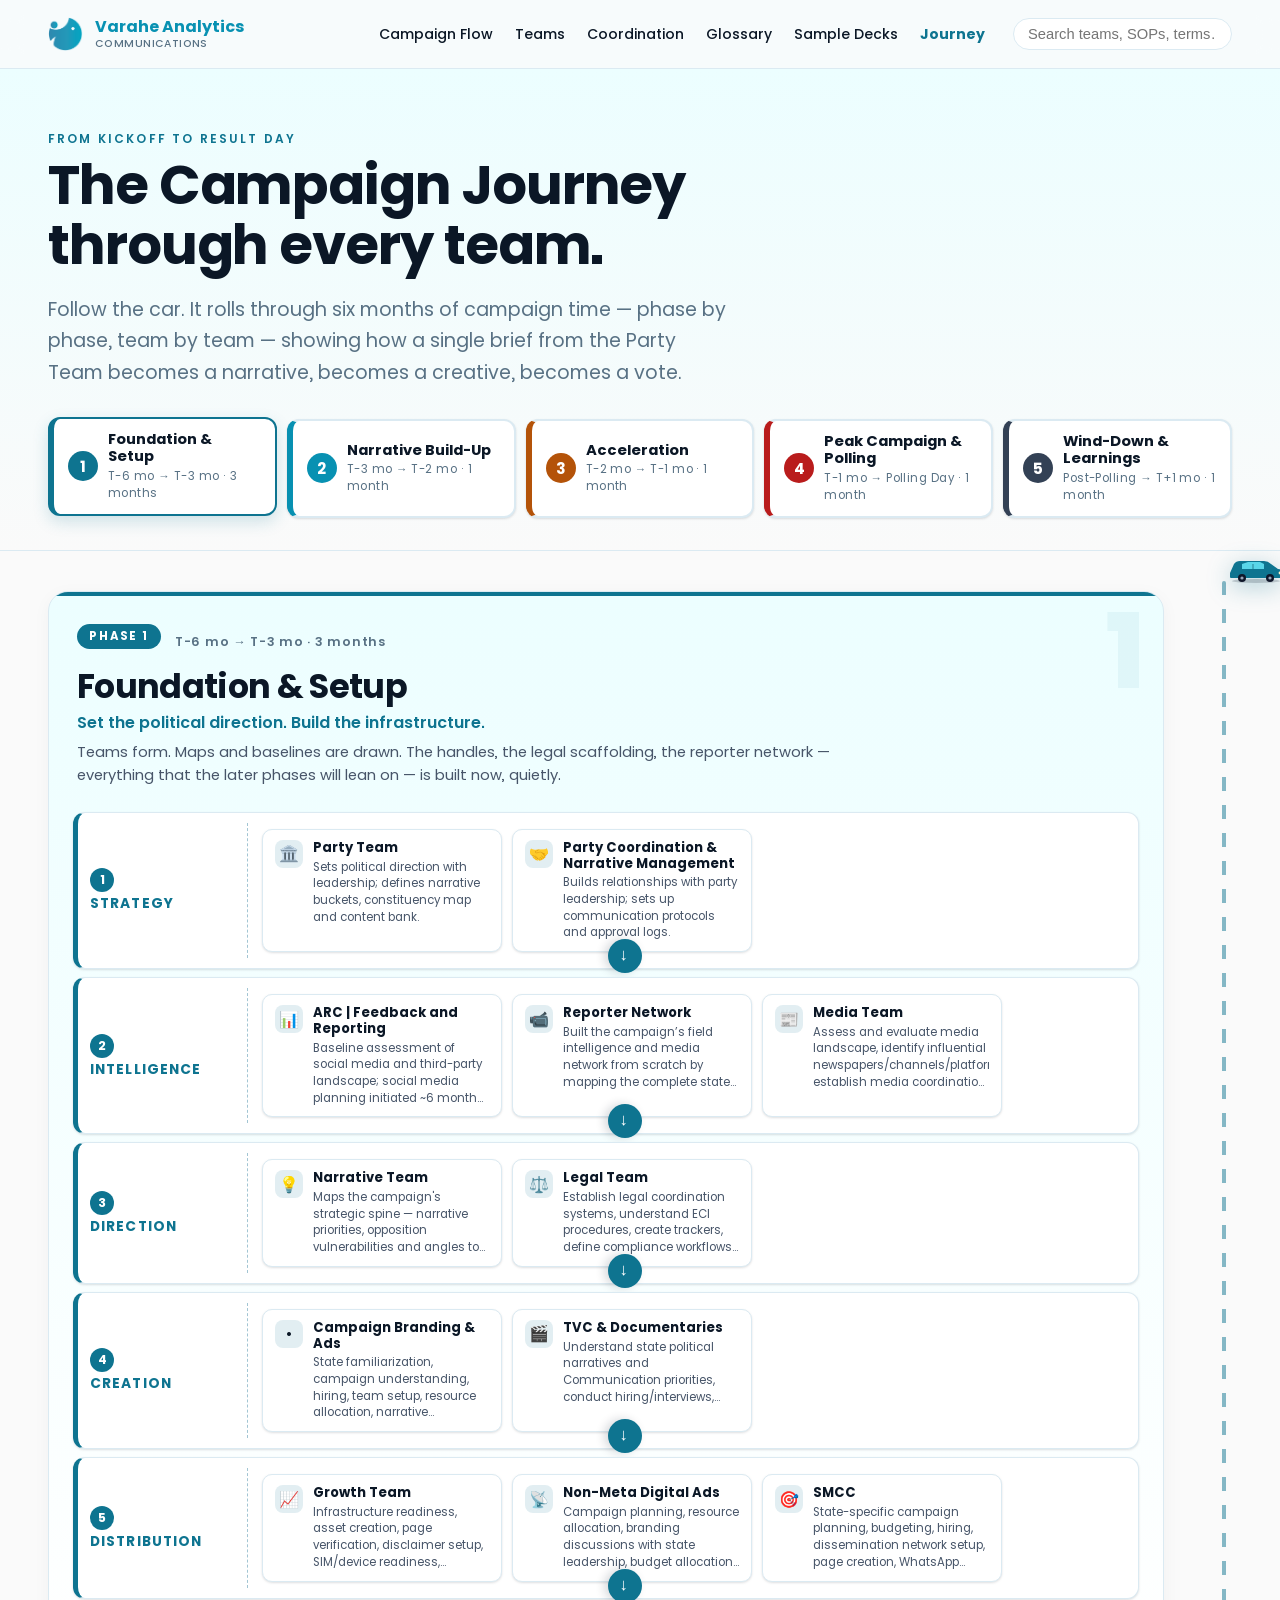
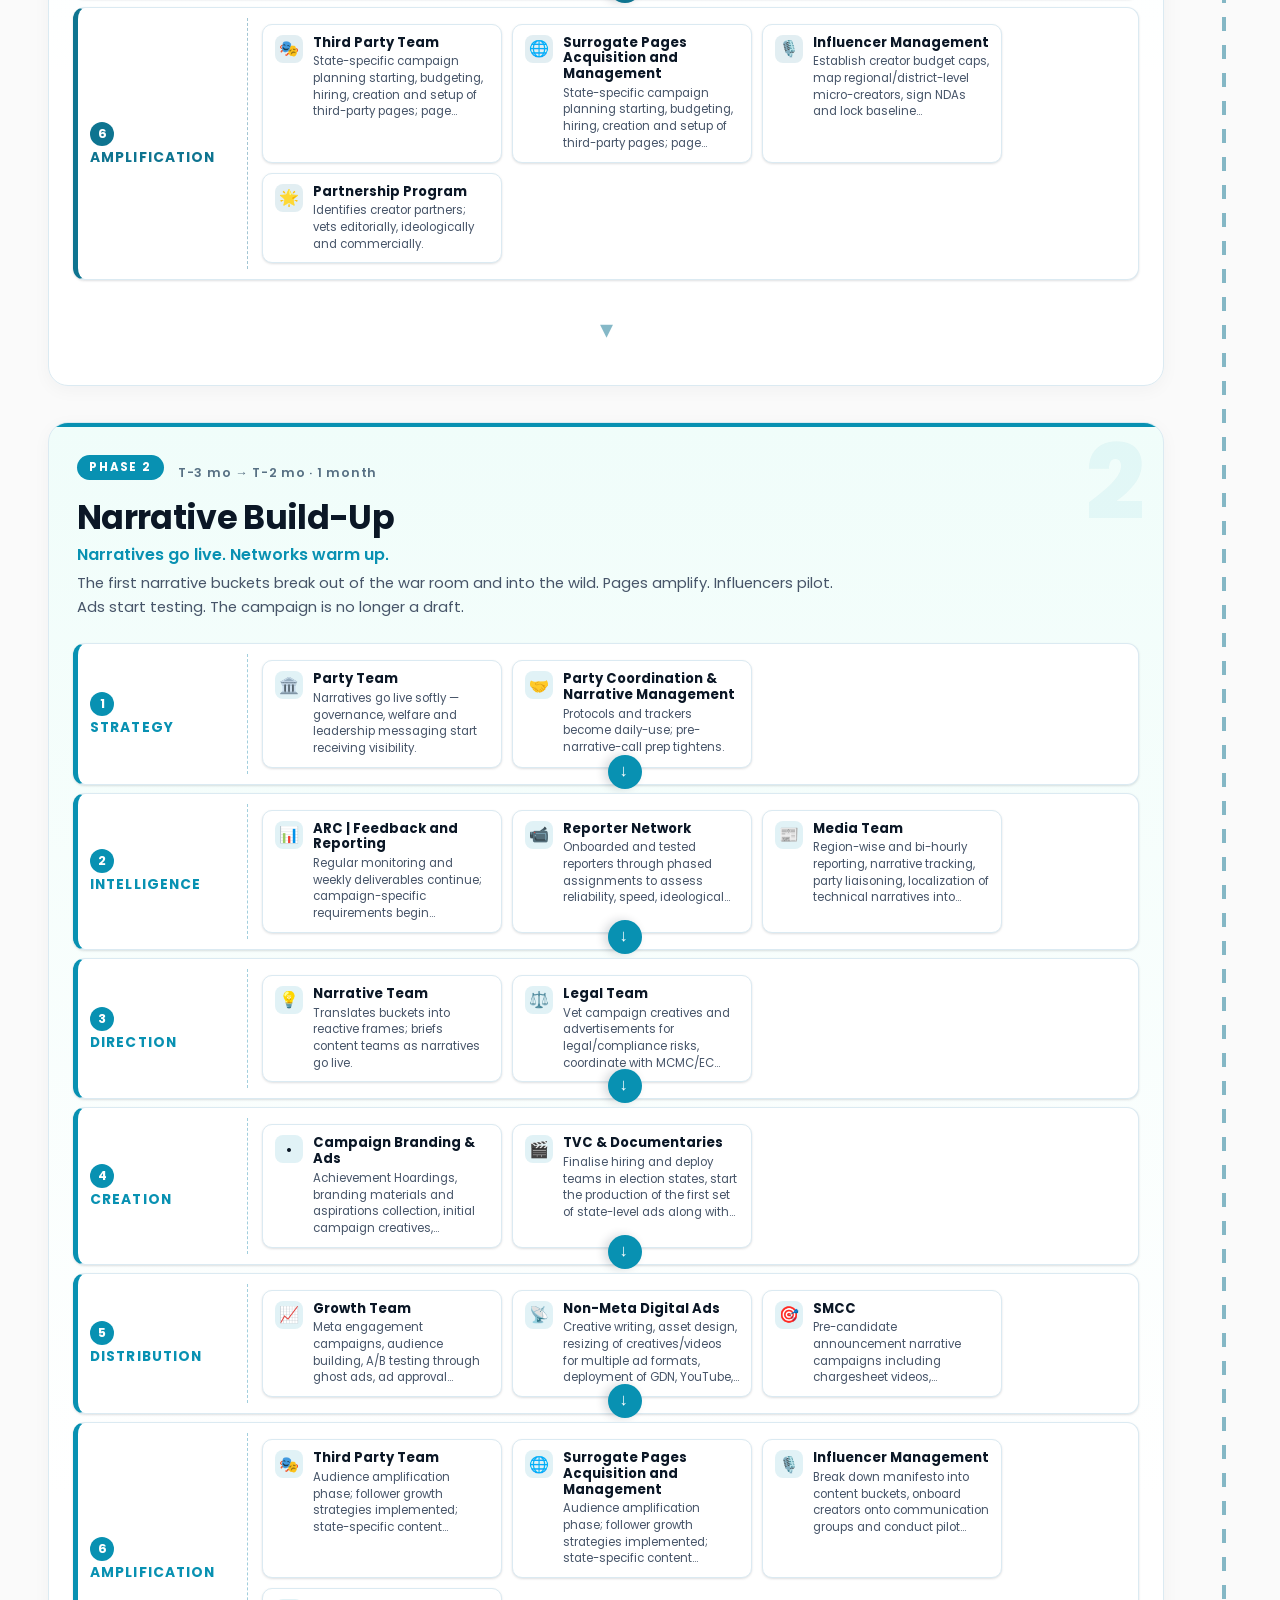
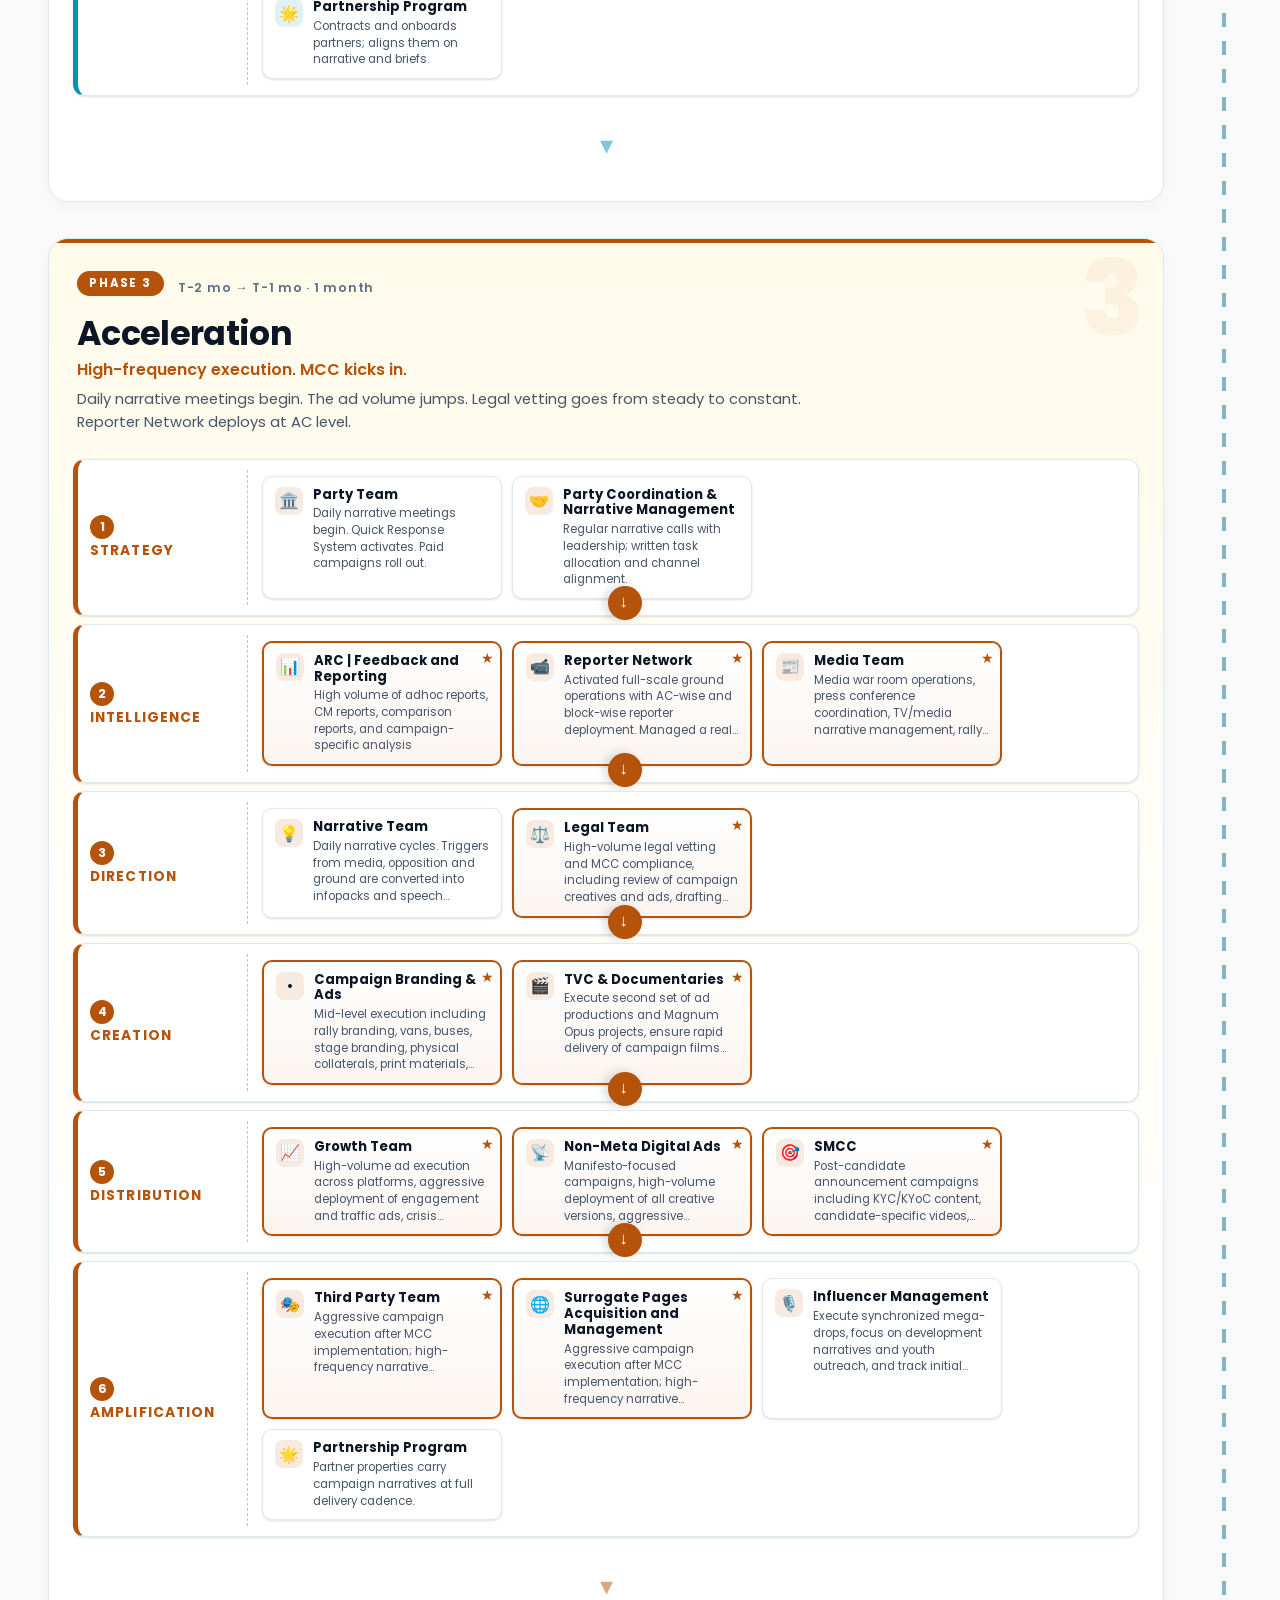
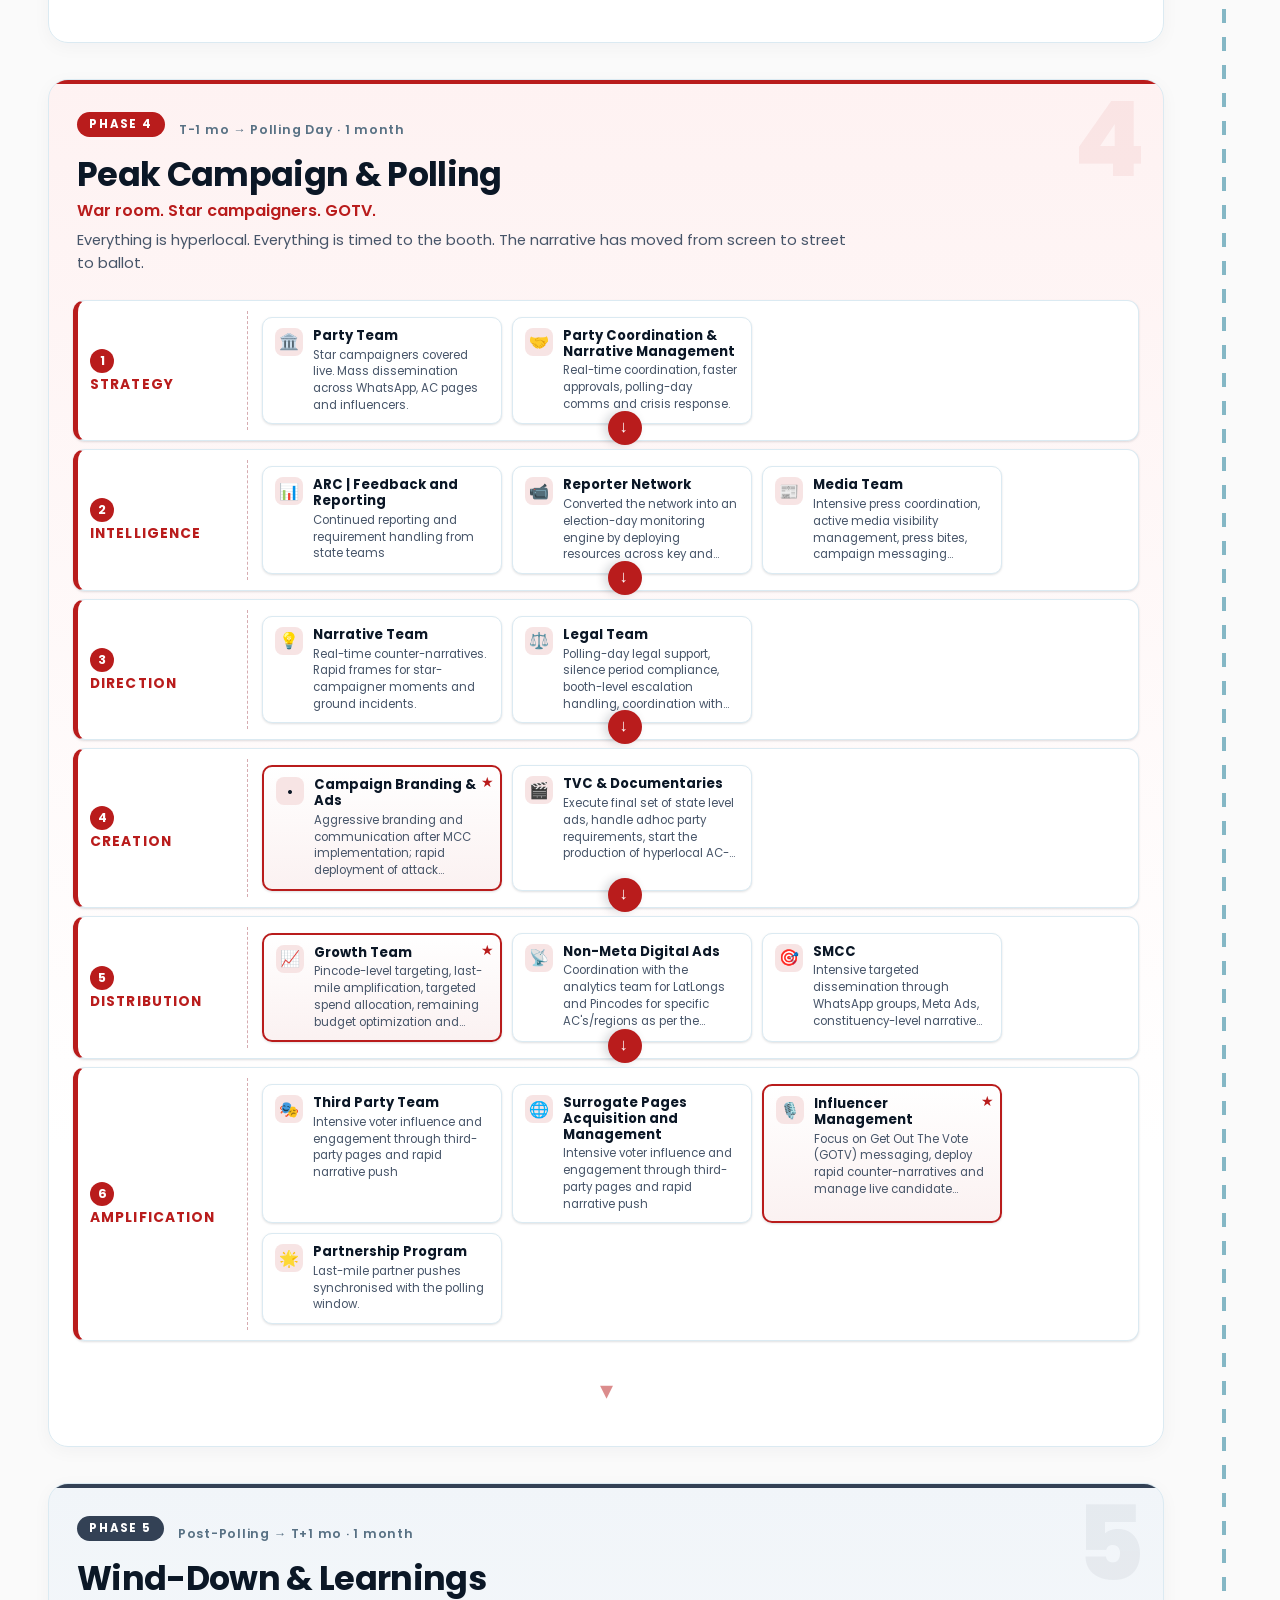
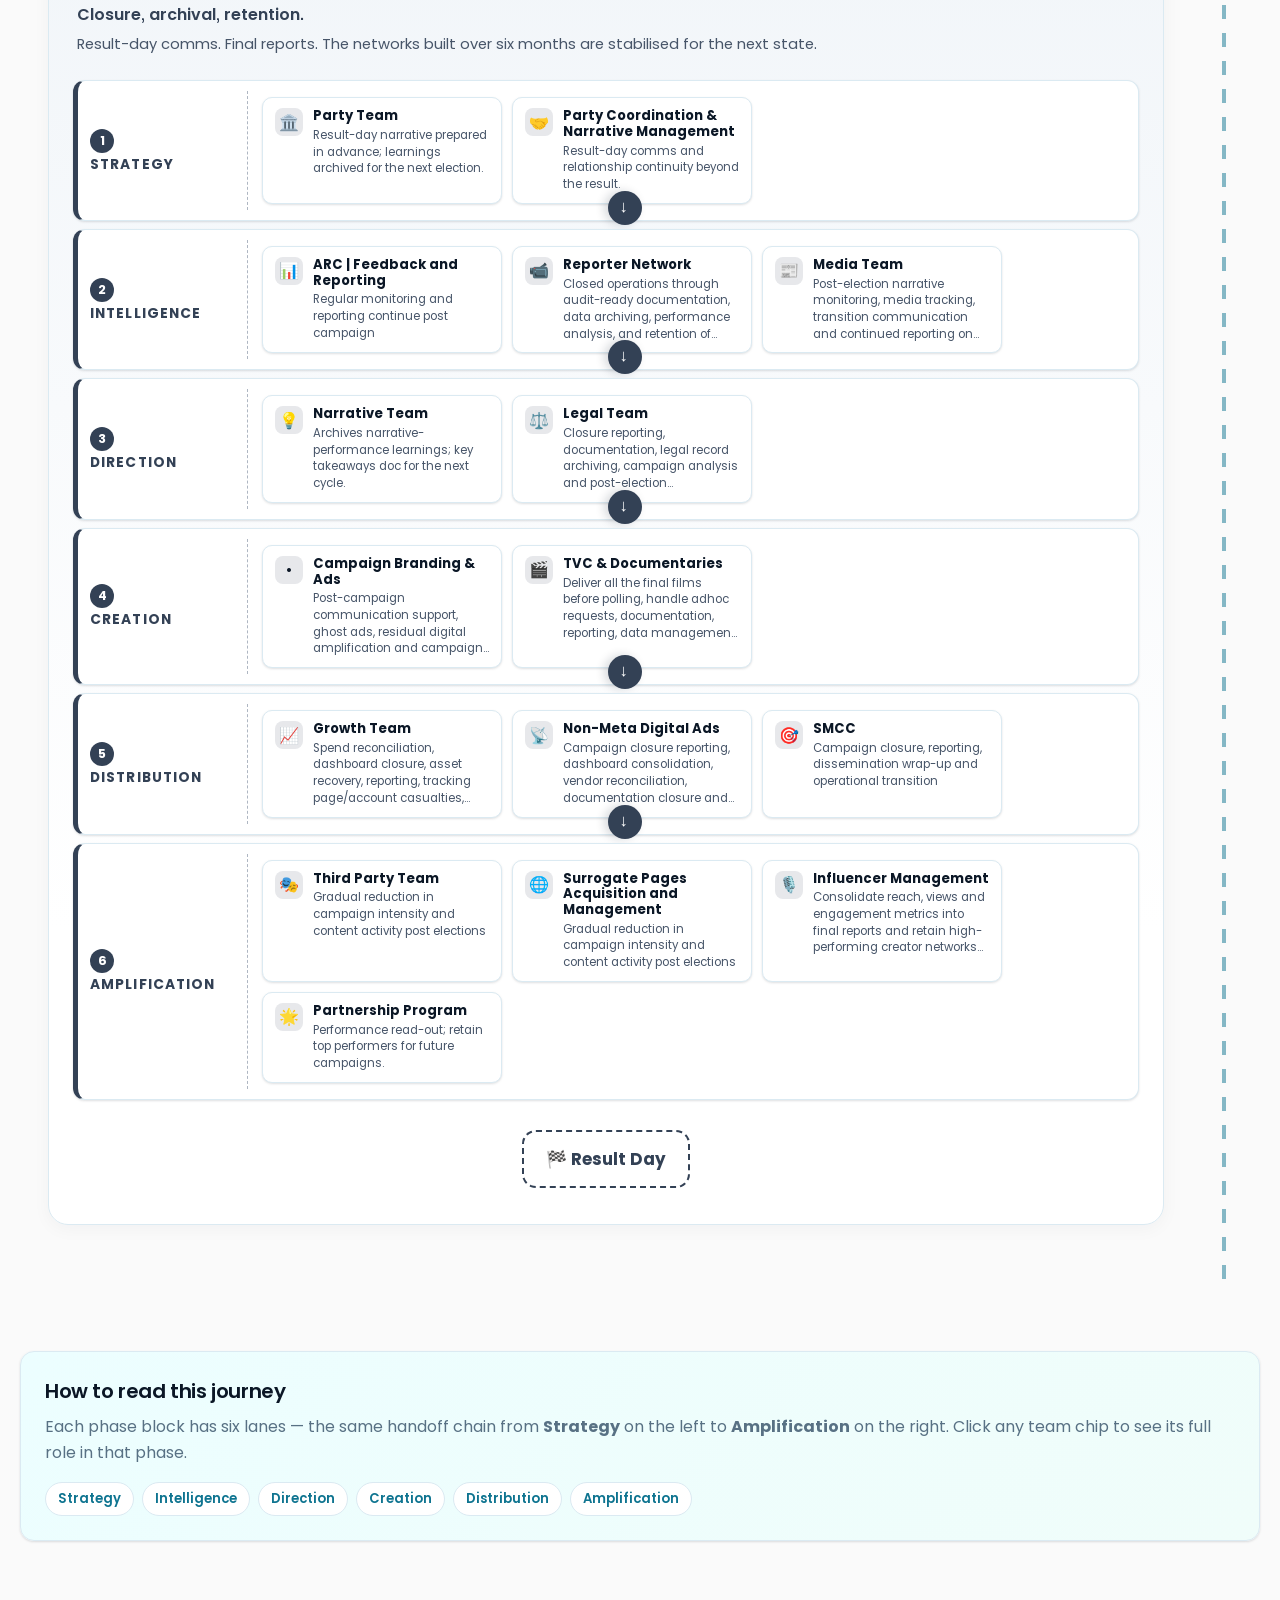
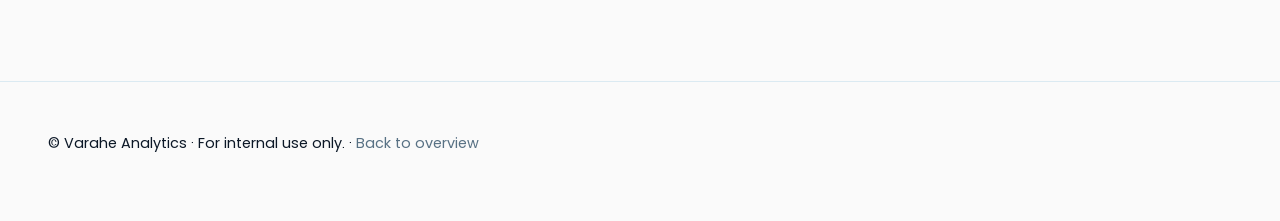
==== commit 41c99d40: "Landing + journey: campaign-flow timeline, chapter popup, curated phase bullets - Landing page: repl" ====
--- a/journey.html
+++ b/journey.html
@@ -21,8 +21,7 @@
       <span>Varahe Analytics<small>Communications</small></span>
     </a>
     <nav class="nav-links">
-      <a href="index.html#hub">Hub</a>
-      <a href="index.html#timeline">Campaign Flow</a>
+      <a href="index.html#campaign-flow">Campaign Flow</a>
       <a href="index.html#teams">Teams</a>
       <a href="index.html#coord">Coordination</a>
       <a href="index.html#glossary">Glossary</a>
@@ -108,6 +107,7 @@
 </footer>
 
 <script src="data.js"></script>
+<script src="journey-bullets.js"></script>
 <script src="journey.js"></script>
 </body>
 </html>
--- a/journey.css
+++ b/journey.css
@@ -106,8 +106,13 @@
 .drw-body p{margin:0 0 12px;font-size:.95rem;color:#334155}
 .drw-window{display:block;font-size:.72rem;letter-spacing:.1em;text-transform:uppercase;color:var(--accent);font-weight:700;margin-bottom:4px}
 .drw-purpose{padding:10px 14px;background:#fafafa;border-left:3px solid var(--accent);border-radius:6px;font-size:.94rem;color:#475569}
-.drw-bullets{margin:8px 0 0;padding-left:20px;display:flex;flex-direction:column;gap:6px}
-.drw-bullets li{font-size:.9rem;color:#334155;line-height:1.5}
+.drw-bullets{margin:8px 0 12px;padding-left:22px;display:flex;flex-direction:column;gap:8px;list-style:disc}
+.drw-bullets li{font-size:.92rem;color:#334155;line-height:1.55}
+.drw-bullets li::marker{color:var(--accent)}
+.drw-bullets-purpose{padding:12px 14px 12px 30px;background:#fafafa;border-left:3px solid var(--accent);border-radius:6px;margin:8px 0 14px;gap:6px}
+.drw-bullets-purpose li{font-size:.94rem;color:#475569}
+.drw-bullets-purpose li::marker{color:var(--accent)}
+.drw-body p{margin:0 0 12px;font-size:.95rem;color:#334155}
 .drw-ops{display:flex;flex-direction:column;gap:10px;margin-top:10px}
 .drw-op{padding:10px 12px;background:#fafafa;border:1px solid var(--line);border-radius:8px}
 .drw-op b{display:block;font-size:.88rem;color:var(--teal-700);margin-bottom:4px}
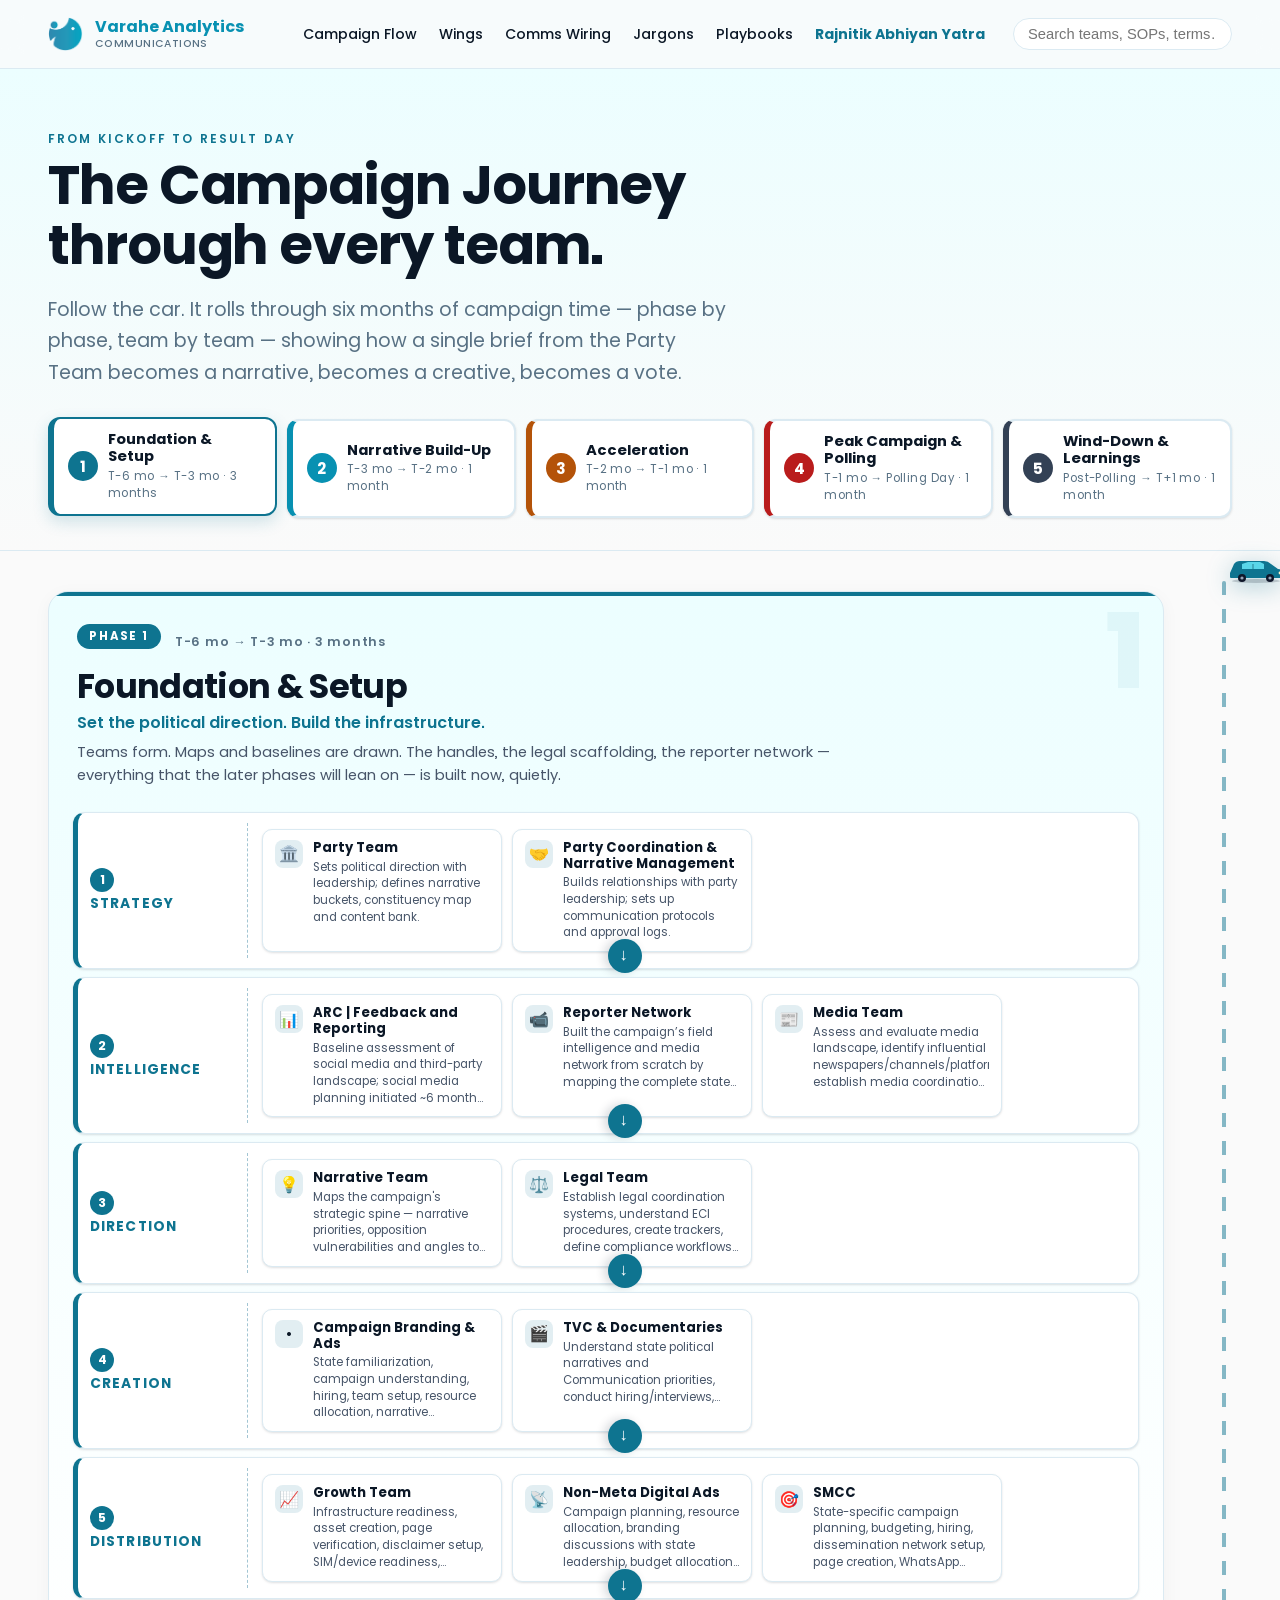
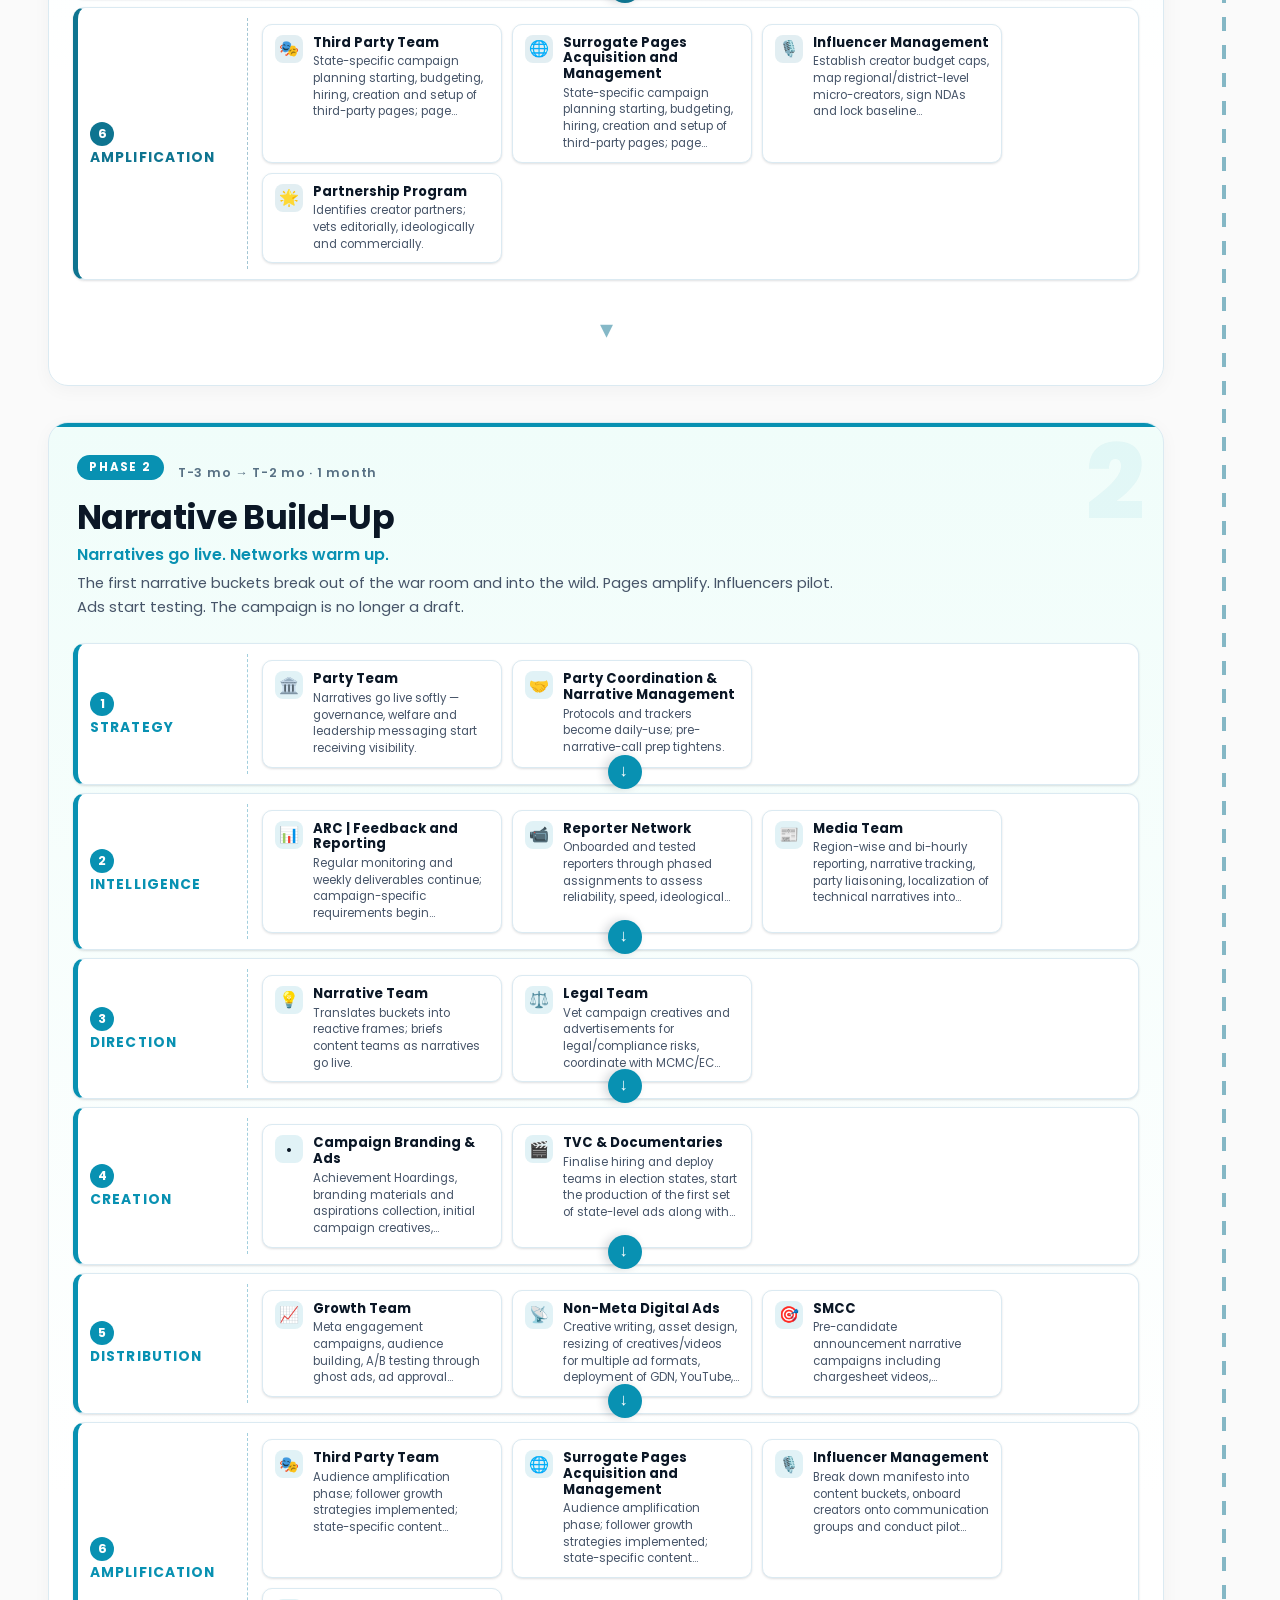
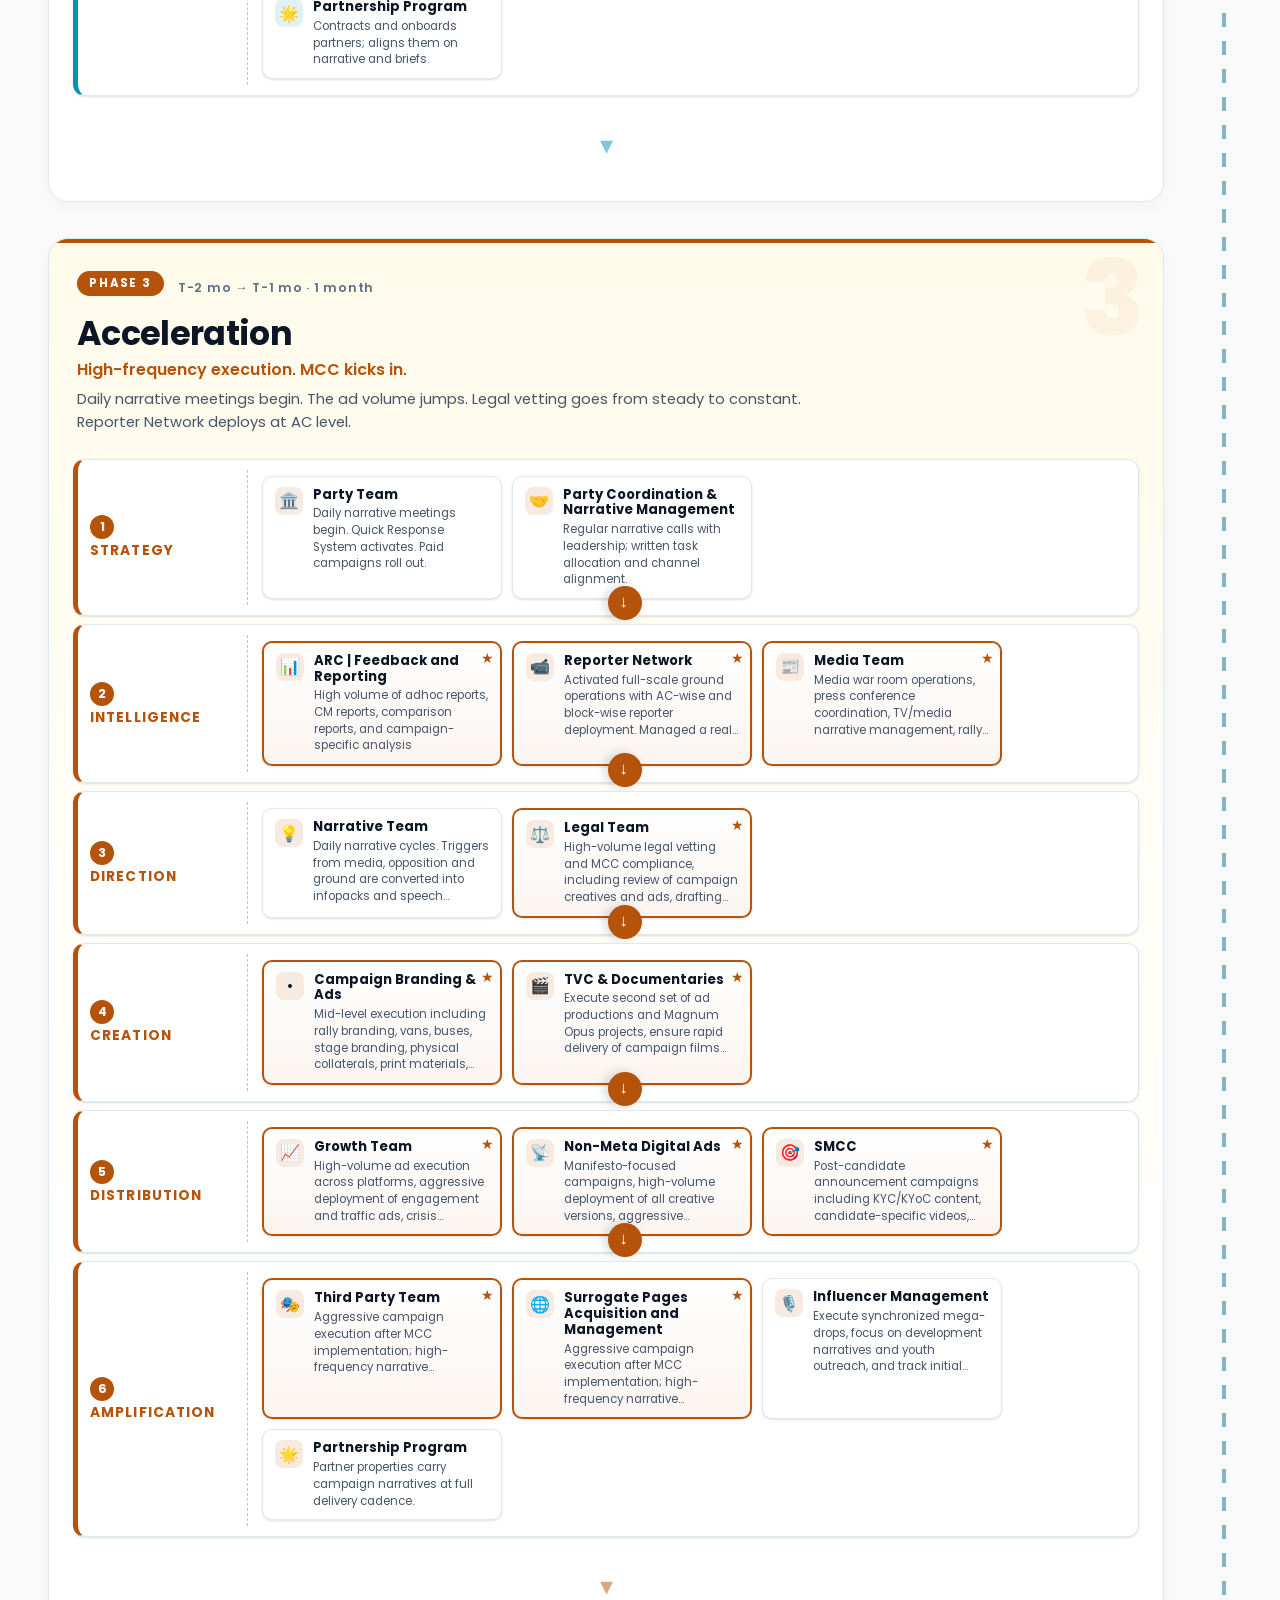
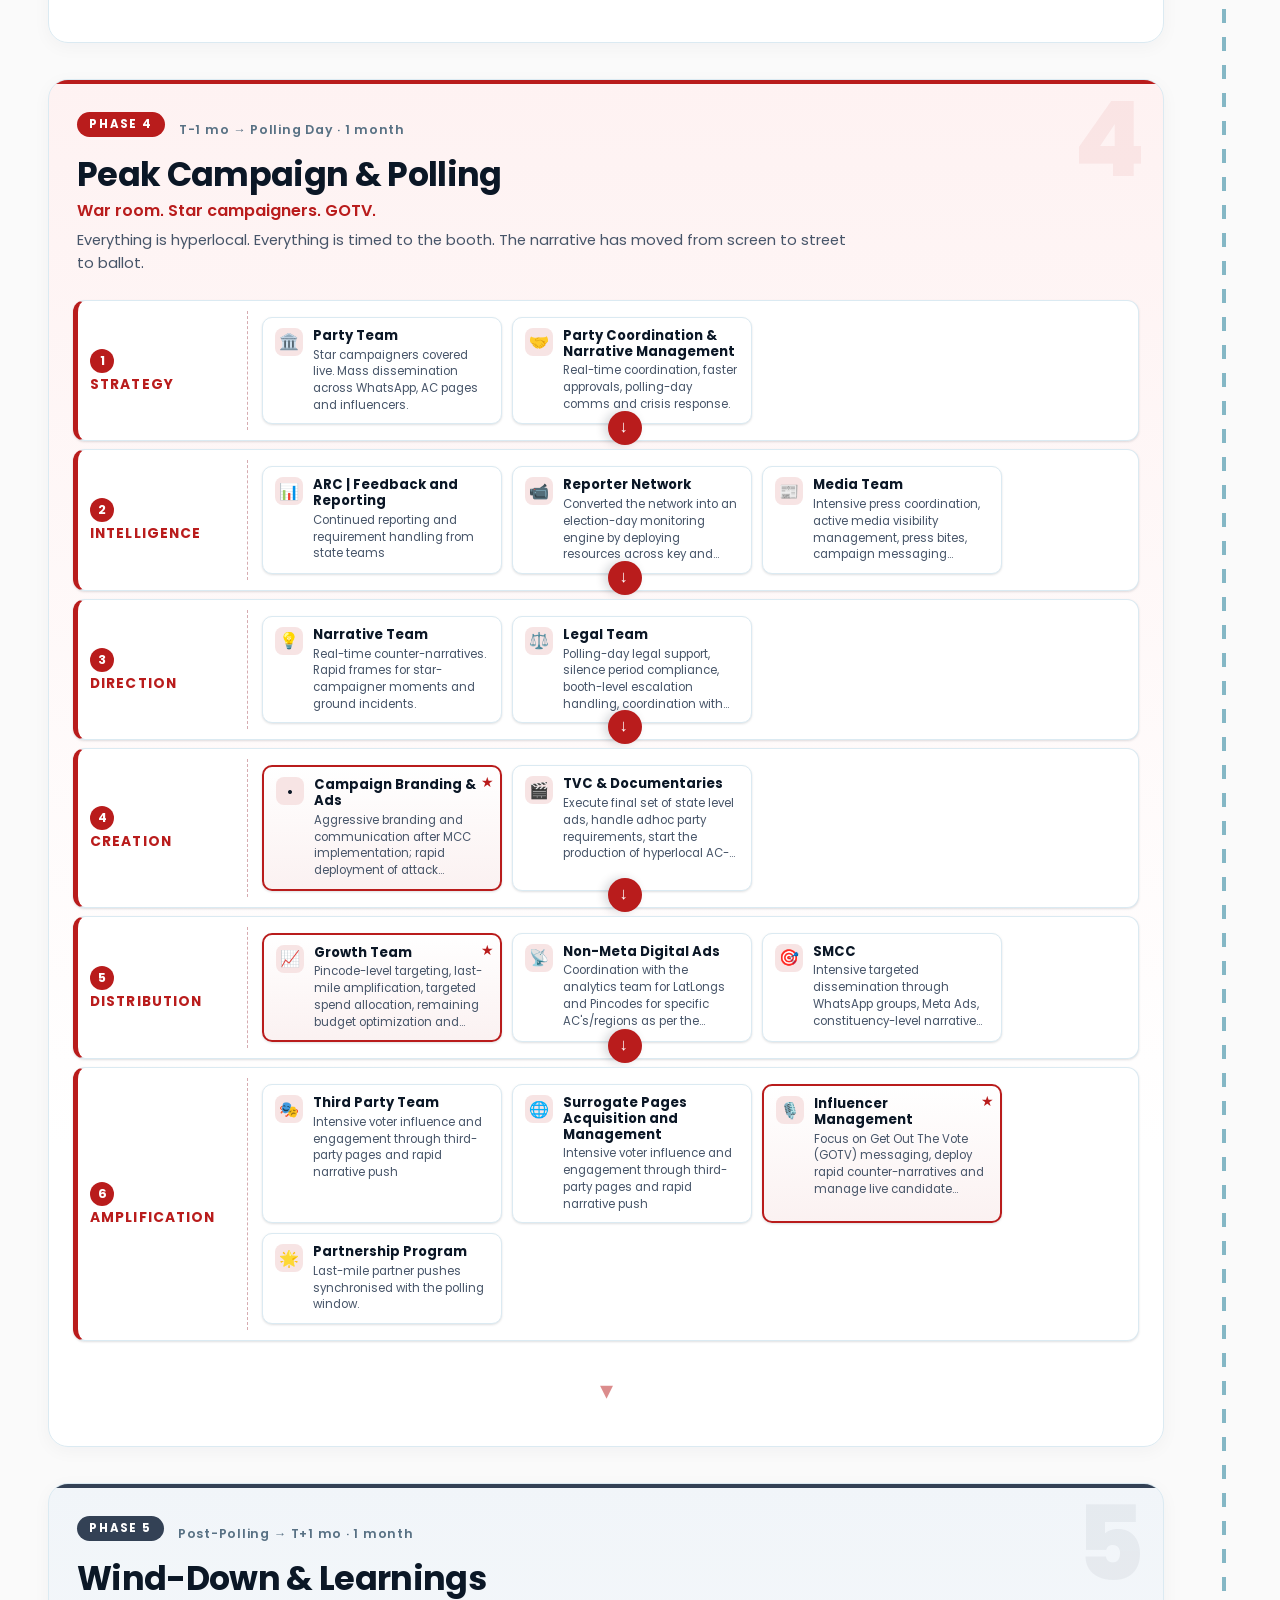
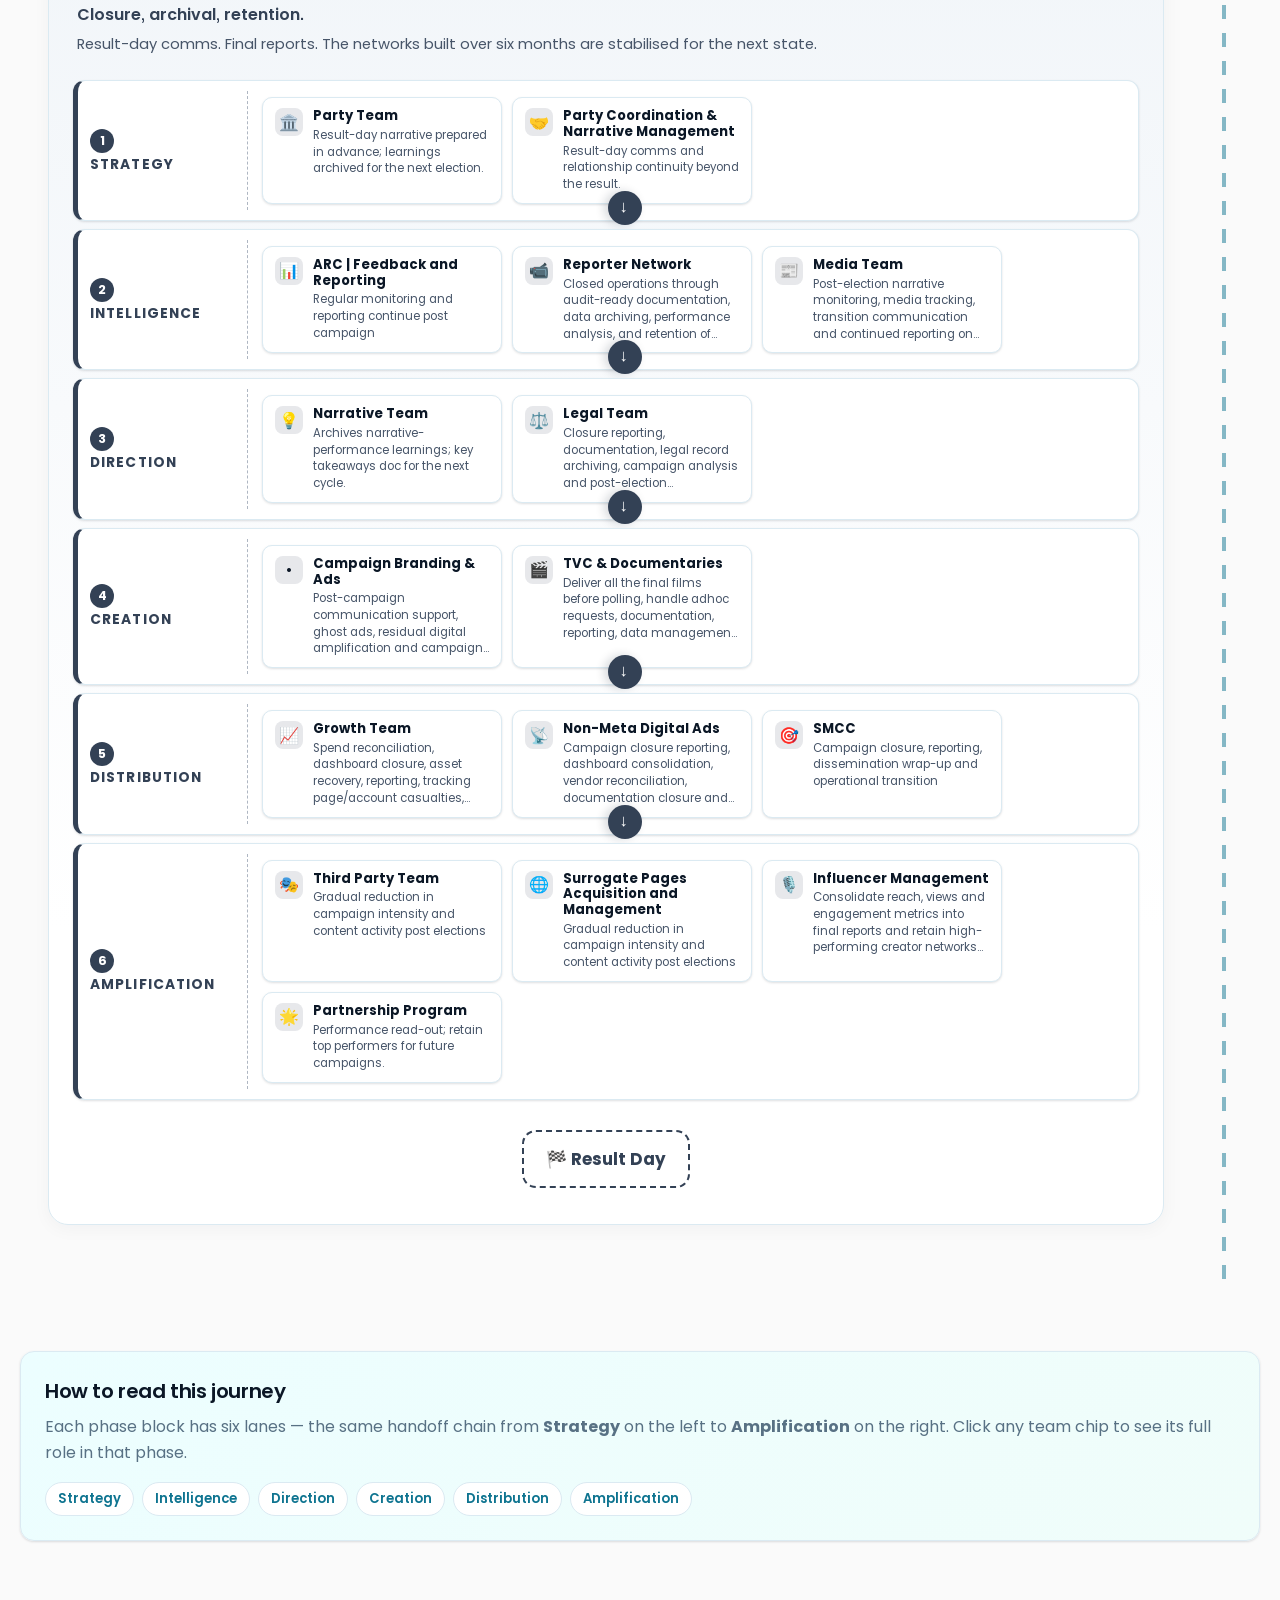
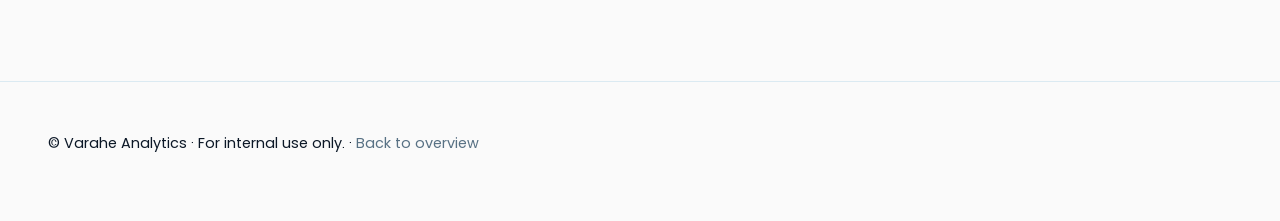
==== commit de4c7363: "Nav: rename links to campaign-jargon (Wings, Comms Wiring, Jargons, Playbooks, Rajnitik Abhiyan Yatr" ====
--- a/journey.html
+++ b/journey.html
@@ -22,11 +22,11 @@
     </a>
     <nav class="nav-links">
       <a href="index.html#campaign-flow">Campaign Flow</a>
-      <a href="index.html#teams">Teams</a>
-      <a href="index.html#coord">Coordination</a>
-      <a href="index.html#glossary">Glossary</a>
-      <a href="resources.html">Sample Decks</a>
-      <a href="journey.html" style="color:var(--teal-700);font-weight:700">Journey</a>
+      <a href="index.html#teams">Wings</a>
+      <a href="index.html#coord">Comms Wiring</a>
+      <a href="index.html#glossary">Jargons</a>
+      <a href="resources.html">Playbooks</a>
+      <a href="journey.html" style="color:var(--teal-700);font-weight:700">Rajnitik Abhiyan Yatra</a>
     </nav>
     <div class="nav-search">
       <input type="text" id="globalSearch" placeholder="Search teams, SOPs, terms…" autocomplete="off" />
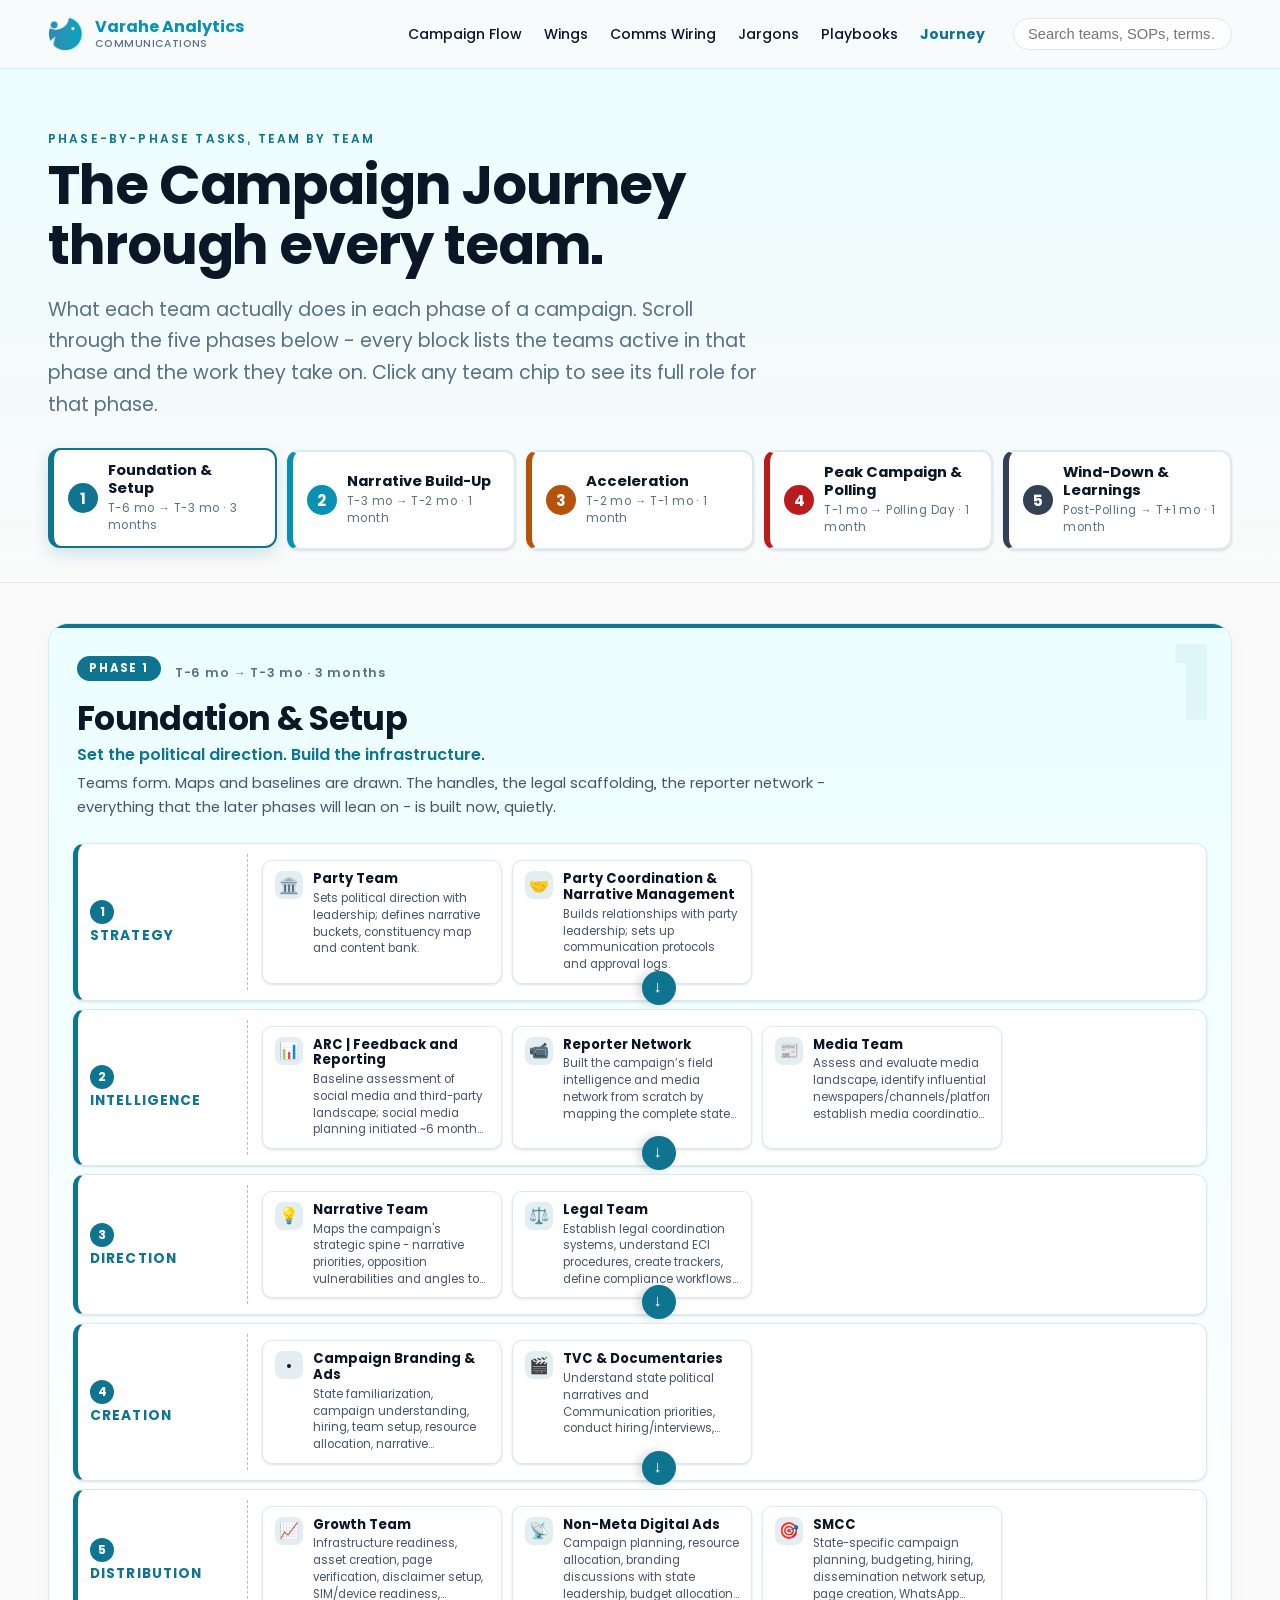
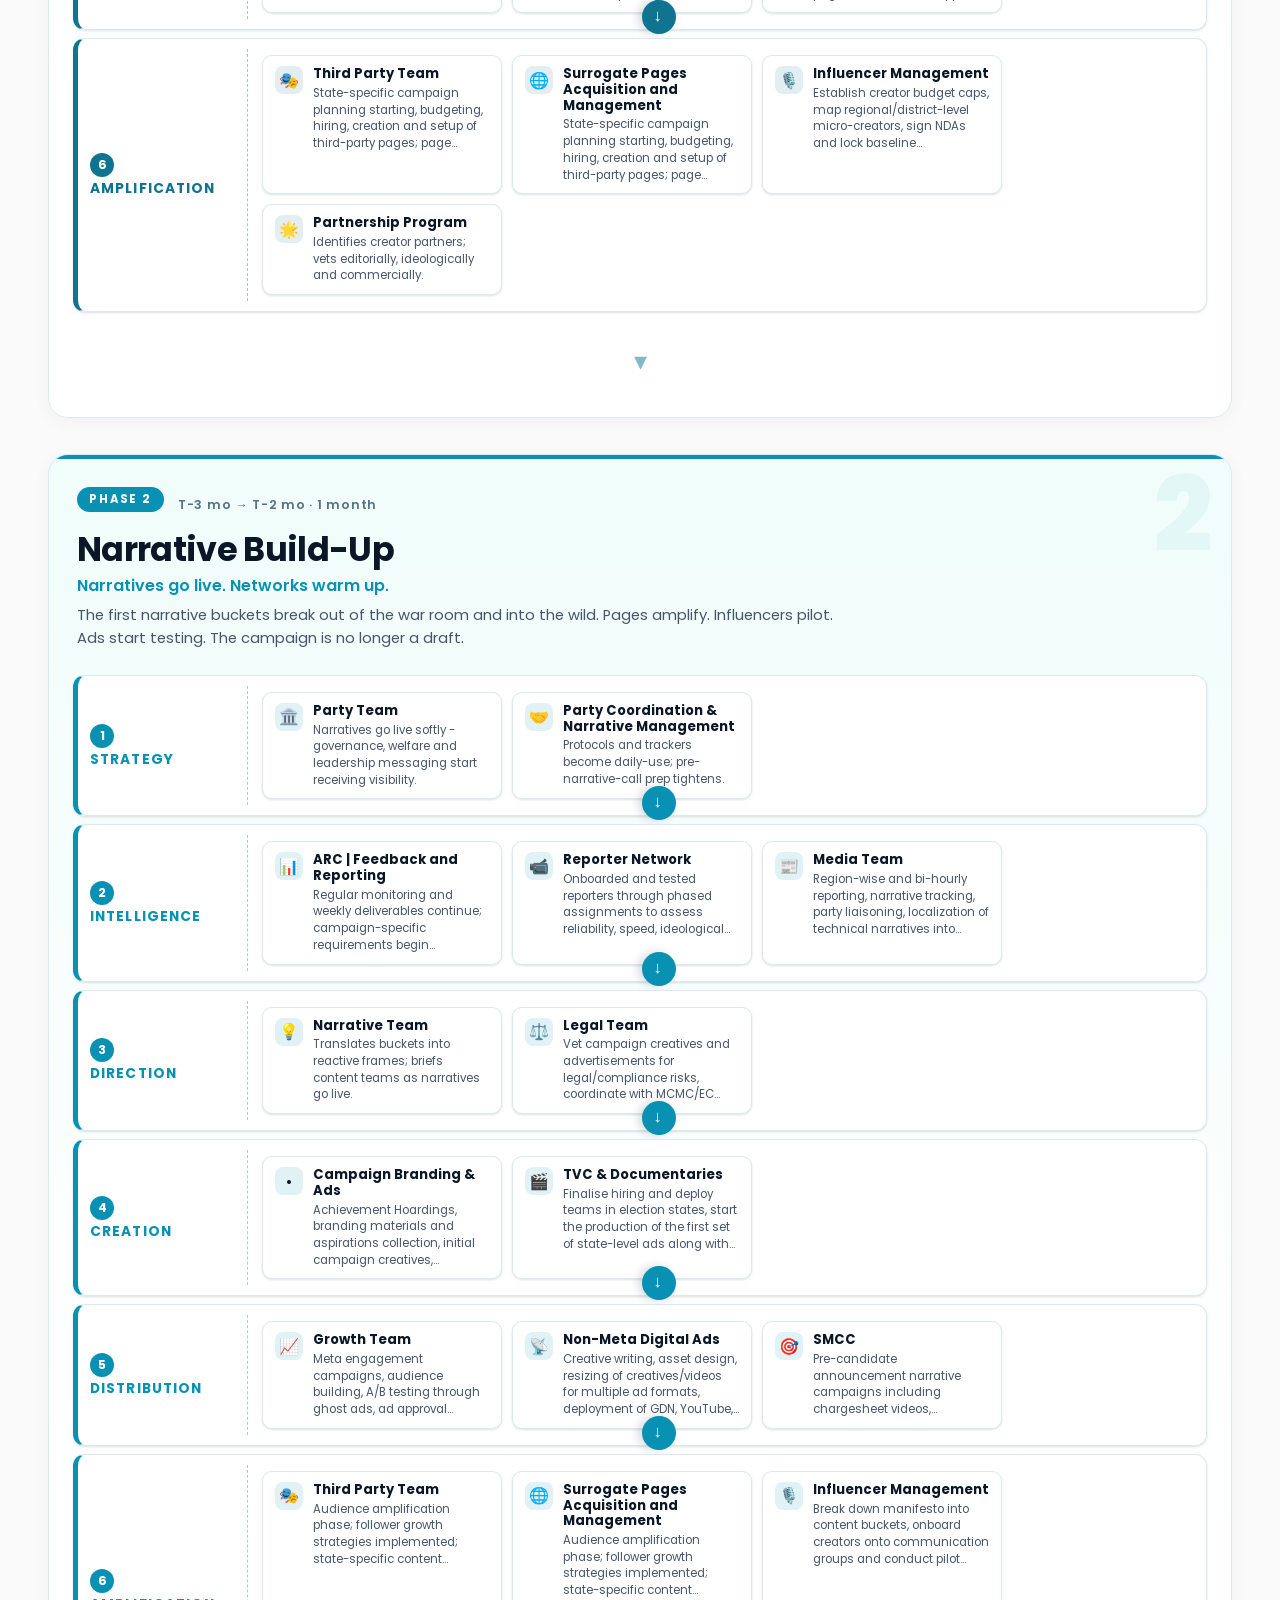
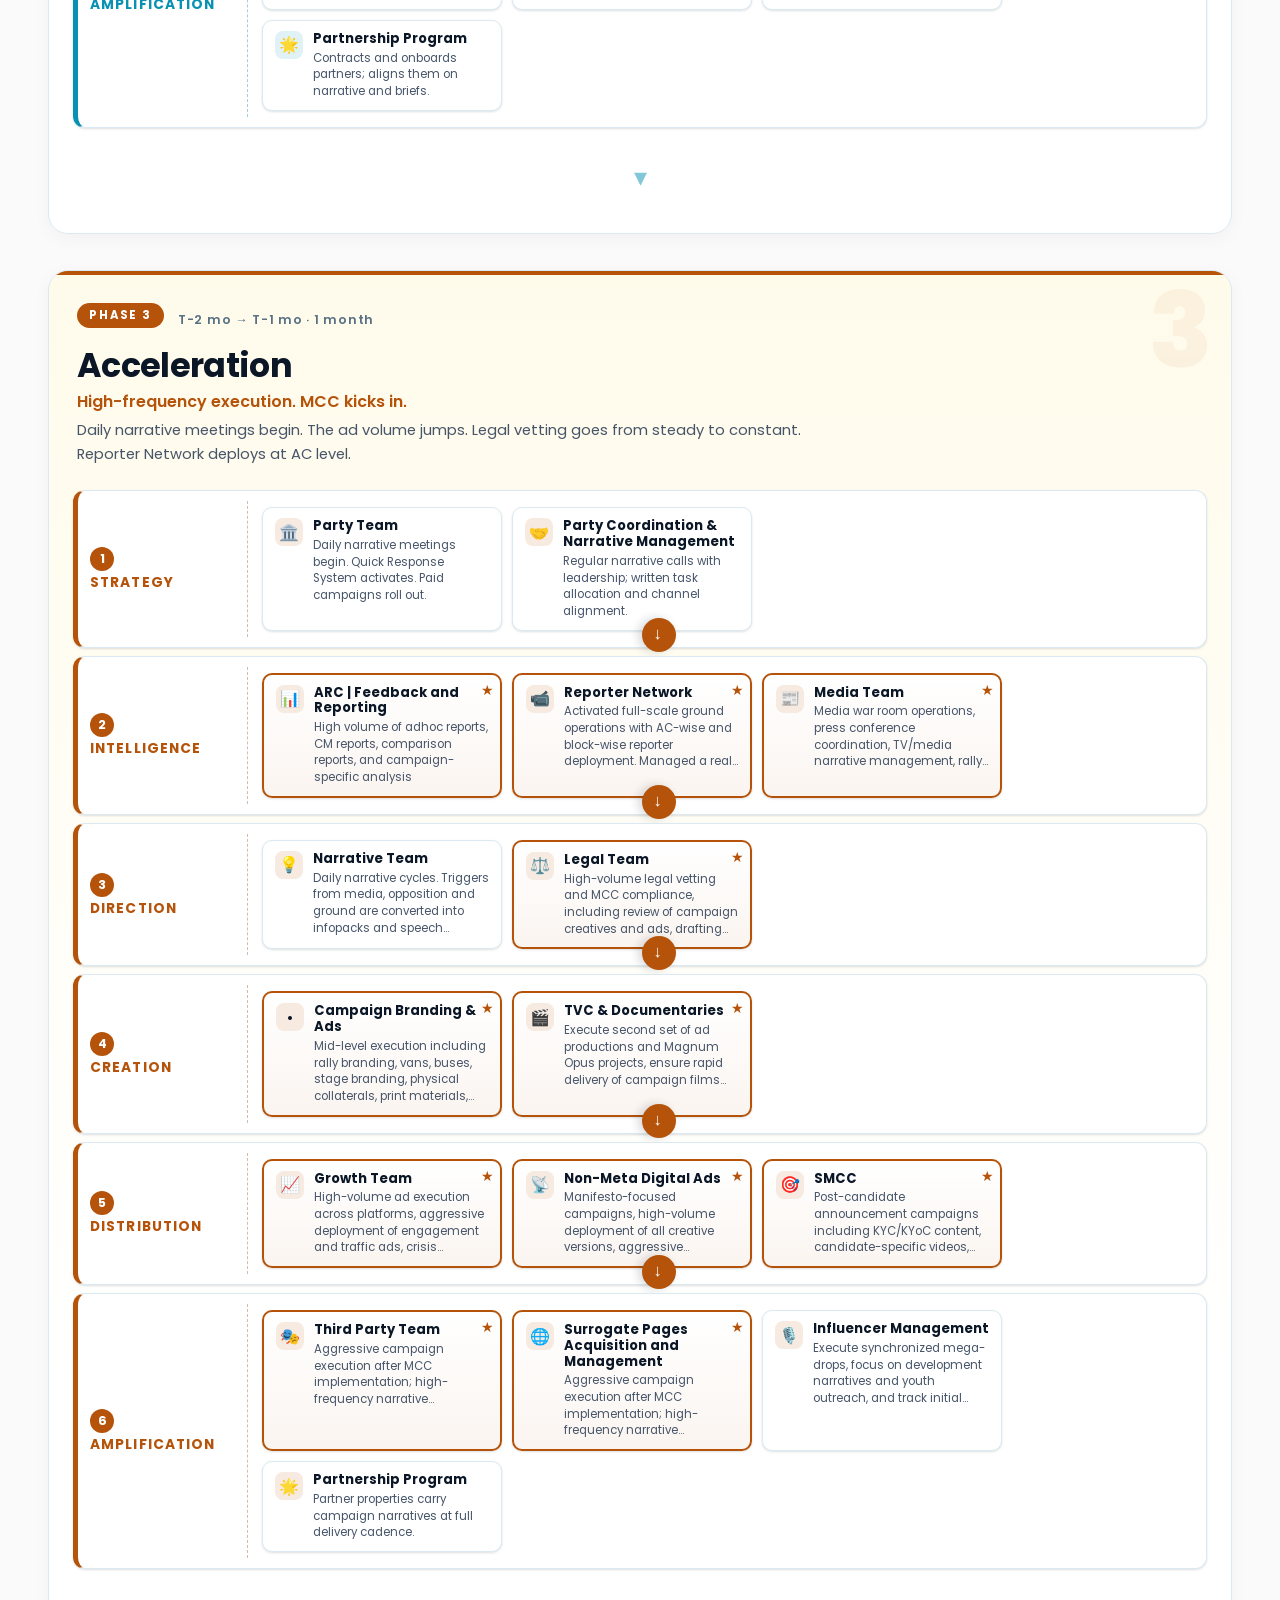
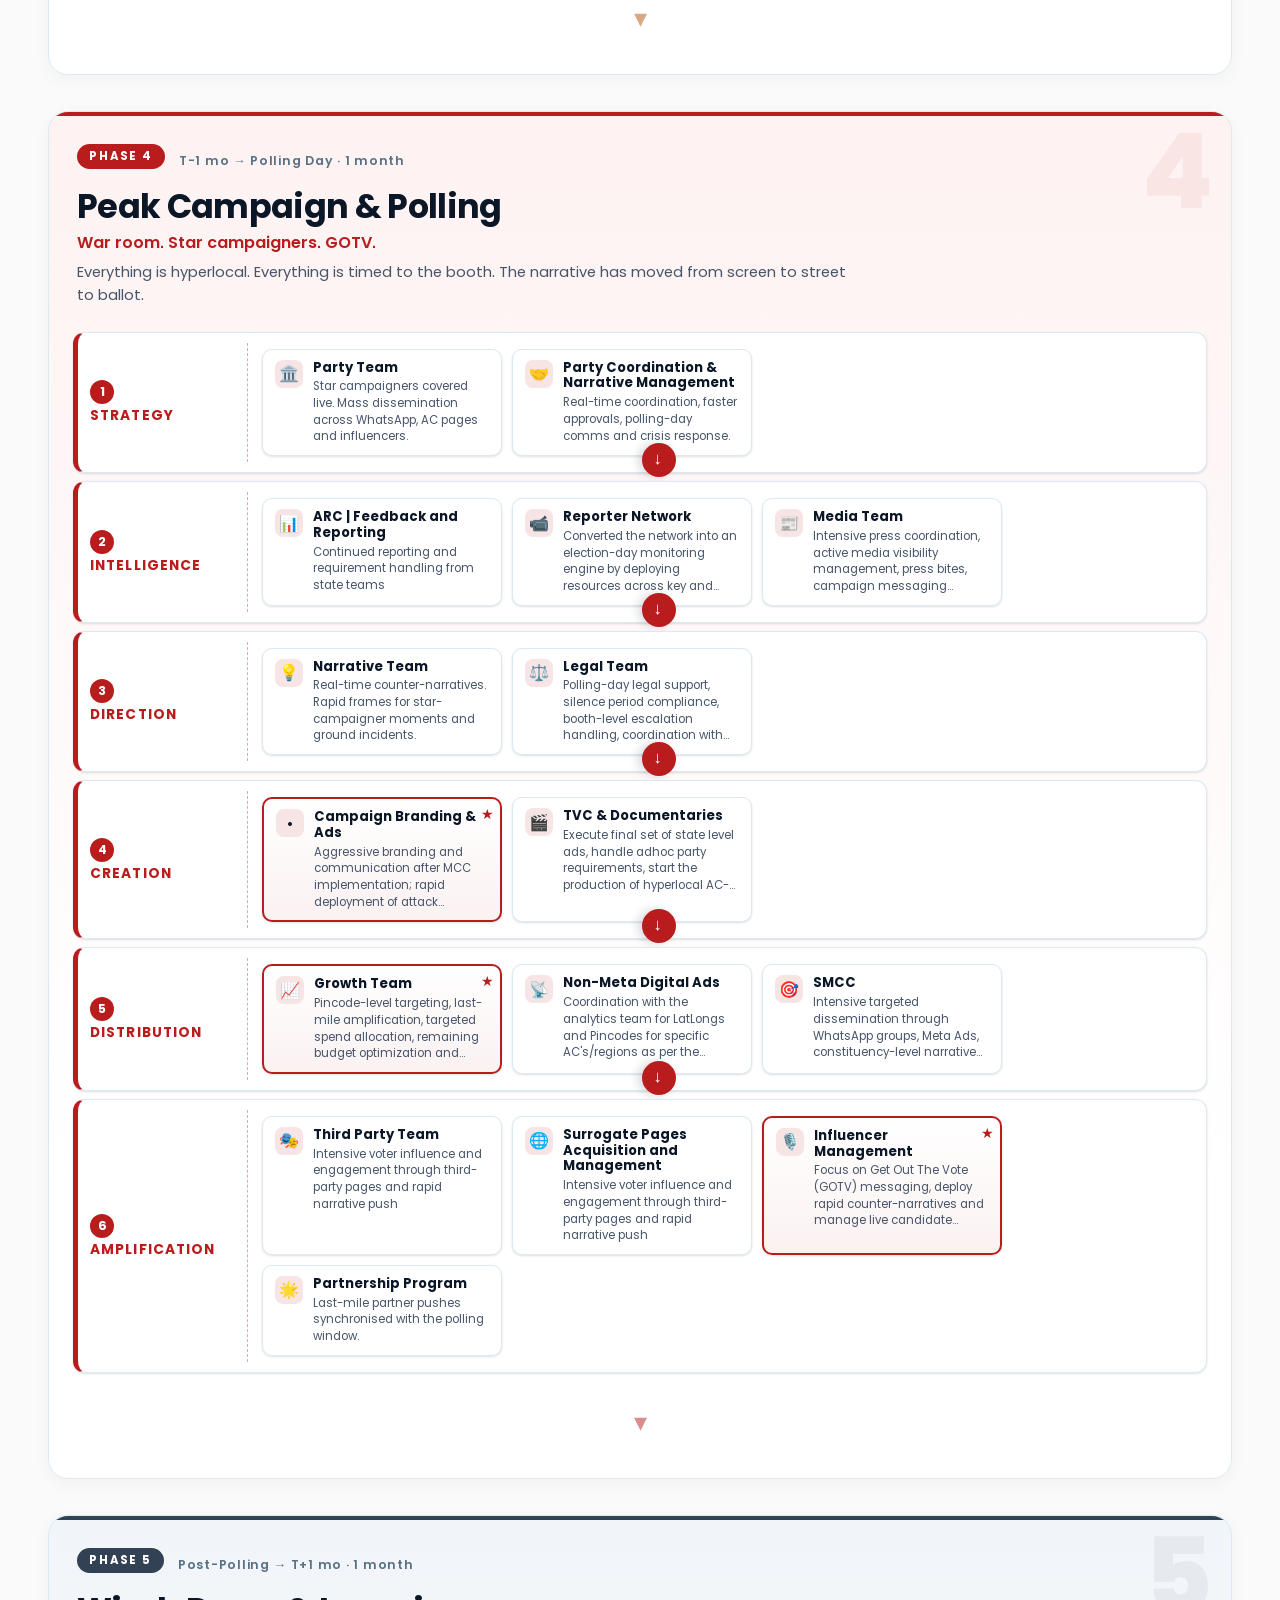
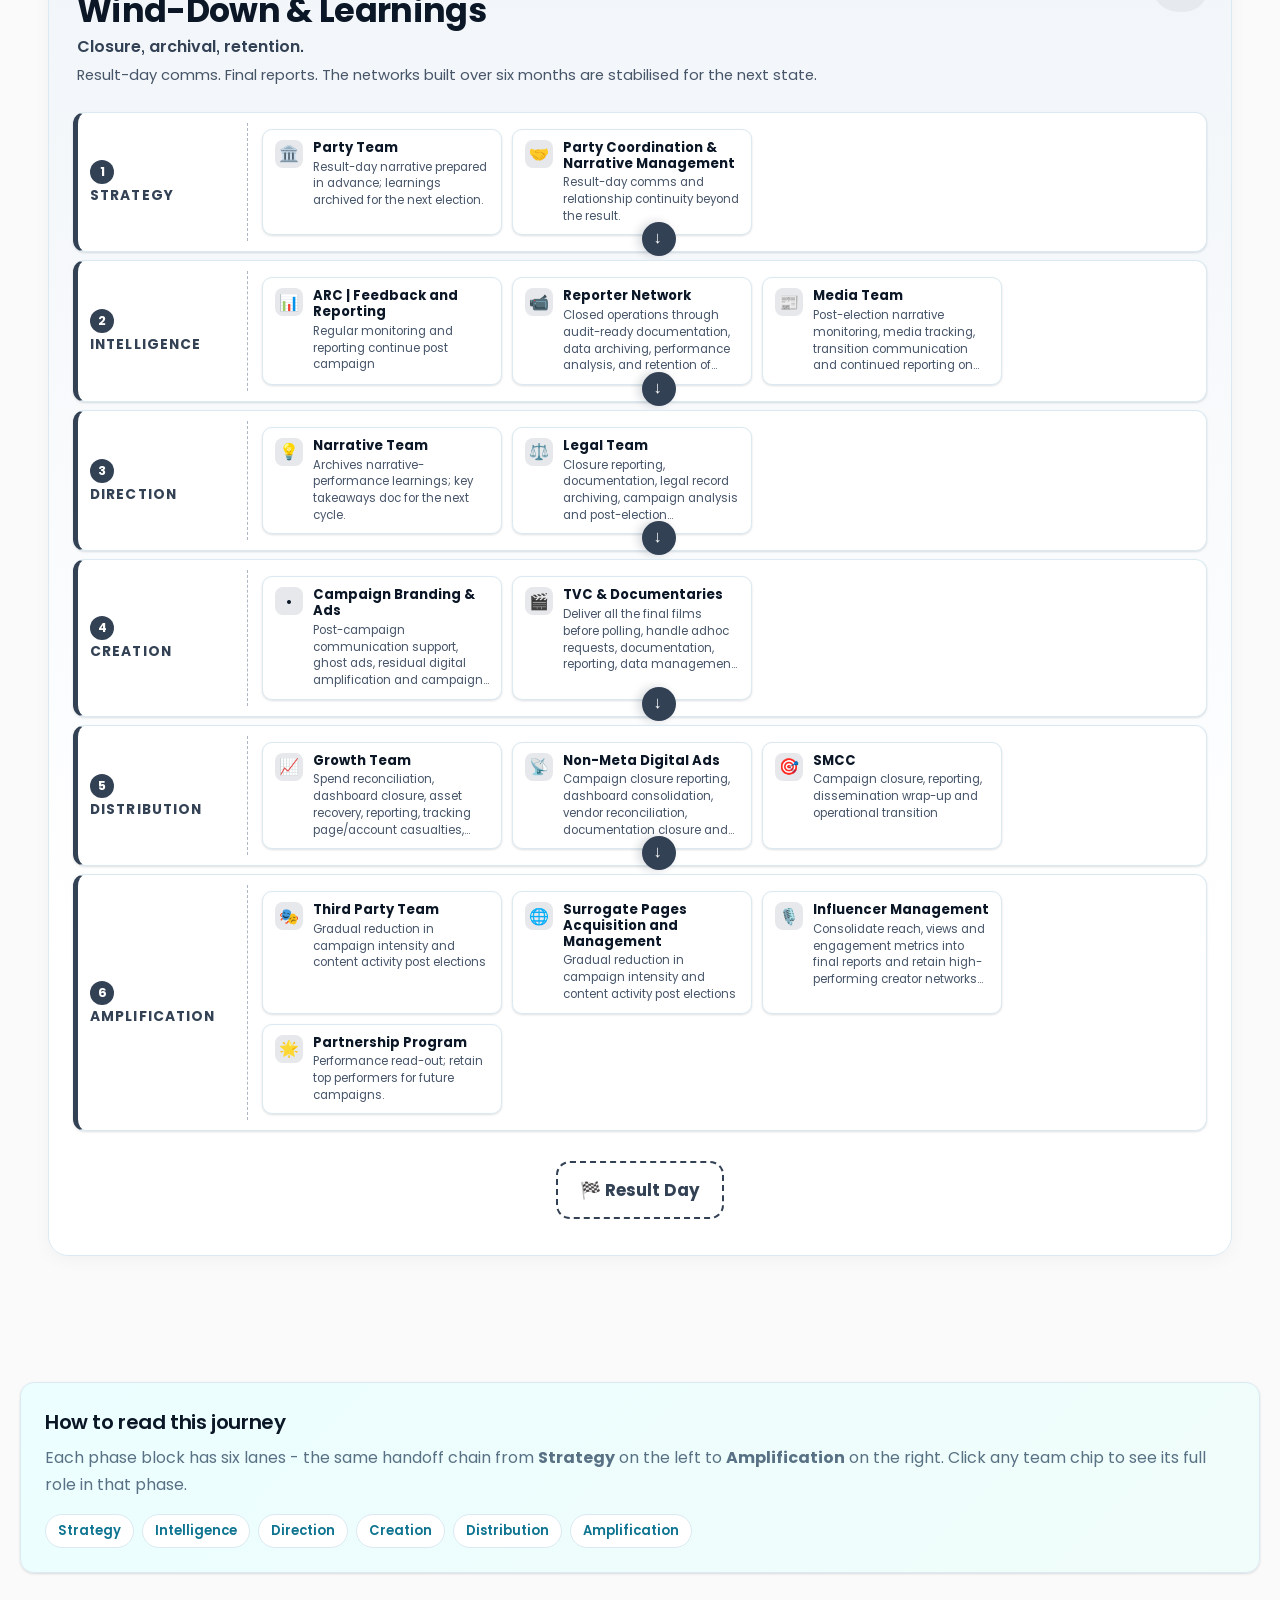
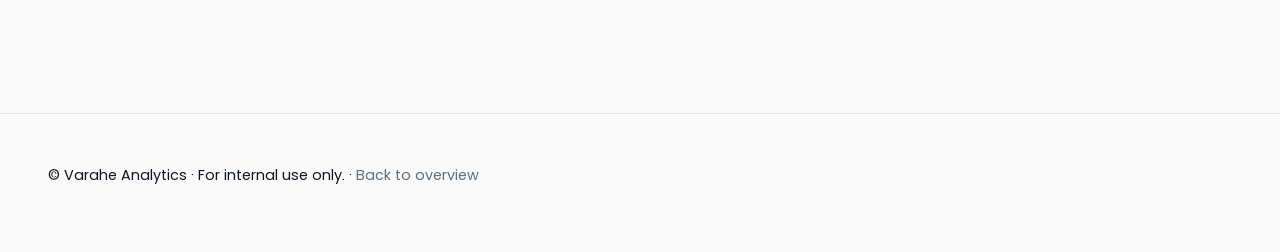
==== commit bd6bd2b6: "Journey tidy + site-wide dash sweep - Nav: rename "Rajnitik Abhiyan Yatra" to "Journey" on all pages" ====
--- a/journey.html
+++ b/journey.html
@@ -4,13 +4,15 @@
 <meta charset="UTF-8" />
 <meta name="viewport" content="width=device-width,initial-scale=1" />
 <title>Campaign Journey · Varahe NCC</title>
-<meta name="description" content="An animated journey through every campaign phase — see how the narrative flows from Party Team to ground." />
+<meta name="description" content="An animated journey through every campaign phase - see how the narrative flows from Party Team to ground." />
 <link rel="preconnect" href="https://fonts.googleapis.com">
 <link rel="preconnect" href="https://fonts.gstatic.com" crossorigin>
 <link href="https://fonts.googleapis.com/css2?family=Poppins:wght@300;400;500;600;700&display=swap" rel="stylesheet">
 <link rel="stylesheet" href="styles.css" />
+<link rel="stylesheet" href="security.css" />
 <link rel="stylesheet" href="journey.css" />
 <link rel="icon" href="assets/logo.png" />
+<script src="https://identity.netlify.com/v1/netlify-identity-widget.js" defer></script>
 </head>
 <body class="jrn-body">
 
@@ -26,7 +28,7 @@
       <a href="index.html#coord">Comms Wiring</a>
       <a href="index.html#glossary">Jargons</a>
       <a href="resources.html">Playbooks</a>
-      <a href="journey.html" style="color:var(--teal-700);font-weight:700">Rajnitik Abhiyan Yatra</a>
+      <a href="journey.html" style="color:var(--teal-700);font-weight:700">Journey</a>
     </nav>
     <div class="nav-search">
       <input type="text" id="globalSearch" placeholder="Search teams, SOPs, terms…" autocomplete="off" />
@@ -37,9 +39,9 @@
 <!-- HERO -->
 <section class="jrn-hero">
   <div class="container">
-    <span class="kicker scroll-reveal">From kickoff to result day</span>
+    <span class="kicker scroll-reveal">Phase-by-phase tasks, team by team</span>
     <h1 class="scroll-reveal">The <span class="grad">Campaign Journey</span><br/>through every team.</h1>
-    <p class="hero-lead scroll-reveal" style="max-width:680px">Follow the car. It rolls through six months of campaign time — phase by phase, team by team — showing how a single brief from the Party Team becomes a narrative, becomes a creative, becomes a vote.</p>
+    <p class="hero-lead scroll-reveal" style="max-width:720px">What each team actually does in each phase of a campaign. Scroll through the five phases below - every block lists the teams active in that phase and the work they take on. Click any team chip to see its full role for that phase.</p>
   </div>
 
   <!-- Phase ribbon -->
@@ -50,31 +52,6 @@
 
 <!-- THE JOURNEY -->
 <main class="jrn-stage" id="jrnStage">
-  <!-- fixed car element (positioned by JS based on scroll progress) -->
-  <div class="jrn-car-rail" aria-hidden="true">
-    <div class="jrn-car" id="jrnCar">
-      <svg viewBox="0 0 64 32" width="64" height="32">
-        <!-- shadow -->
-        <ellipse cx="32" cy="30" rx="24" ry="2" fill="rgba(15,23,42,.18)"/>
-        <!-- body -->
-        <path d="M6 22 L10 13 Q12 10 16 10 L40 10 Q44 10 47 13 L54 18 Q58 18 58 22 L58 26 Q58 27 57 27 L7 27 Q6 27 6 26 Z" fill="#0e7490"/>
-        <!-- windshield -->
-        <path d="M18 13 L24 11 L36 11 L40 13 L40 18 L18 18 Z" fill="#67e8f9" opacity=".85"/>
-        <!-- door line -->
-        <line x1="29" y1="13" x2="29" y2="18" stroke="#155e75" stroke-width=".7"/>
-        <!-- wheels -->
-        <circle cx="18" cy="27" r="4" fill="#0f172a"/>
-        <circle cx="18" cy="27" r="1.6" fill="#94a3b8"/>
-        <circle cx="46" cy="27" r="4" fill="#0f172a"/>
-        <circle cx="46" cy="27" r="1.6" fill="#94a3b8"/>
-        <!-- headlight -->
-        <circle cx="56" cy="22" r="1.4" fill="#fef3c7"/>
-      </svg>
-    </div>
-    <!-- vertical road line -->
-    <div class="jrn-road-line"></div>
-  </div>
-
   <div class="container" id="jrnScenes"></div>
 </main>
 
@@ -82,7 +59,7 @@
 <section class="container jrn-footer-section">
   <div class="jrn-legend scroll-reveal">
     <h3>How to read this journey</h3>
-    <p class="muted">Each phase block has six lanes — the same handoff chain from <b>Strategy</b> on the left to <b>Amplification</b> on the right. Click any team chip to see its full role in that phase.</p>
+    <p class="muted">Each phase block has six lanes - the same handoff chain from <b>Strategy</b> on the left to <b>Amplification</b> on the right. Click any team chip to see its full role in that phase.</p>
     <div class="jrn-lane-key">
       <span data-lane="strategy">Strategy</span>
       <span data-lane="intel">Intelligence</span>
@@ -109,5 +86,7 @@
 <script src="data.js"></script>
 <script src="journey-bullets.js"></script>
 <script src="journey.js"></script>
+<script src="security.js"></script>
+<script src="auth.js" defer></script>
 </body>
 </html>
--- a/styles.css
+++ b/styles.css
@@ -1,4 +1,4 @@
-/* Varahe National Communications — Theme */
+/* Varahe National Communications - Theme */
 :root{
   --teal-50:#ecfeff; --teal-100:#cffafe; --teal-300:#67e8f9; --teal-400:#22d3ee;
   --teal-500:#06b6d4; --teal-600:#0891b2; --teal-700:#0e7490; --teal-800:#155e75;
@@ -313,7 +313,7 @@
 .donut-legend div{display:flex;align-items:center;gap:10px;font-size:.9rem}
 .donut-legend i{width:12px;height:12px;border-radius:3px;display:inline-block}
 
-/* COORDINATION MAP — single ring layout + side info panel */
+/* COORDINATION MAP - single ring layout + side info panel */
 .coord-layout{display:grid;grid-template-columns:1fr 1fr;gap:24px;align-items:start}
 @media(max-width:980px){.coord-layout{grid-template-columns:1fr}}
 /* Both boxes are locked to the same square footprint so hover-driven content
@@ -427,7 +427,7 @@
   .nav-links{display:none}
 }
 
-/* Hiring tab — sizing tiles + role grid */
+/* Hiring tab - sizing tiles + role grid */
 .hire-tiles{display:grid;grid-template-columns:repeat(auto-fit,minmax(220px,1fr));gap:14px;margin:20px 0}
 .hire-tile{padding:18px 20px;background:var(--paper-2);border:1px solid var(--line);border-radius:var(--radius);border-top:3px solid var(--teal-500)}
 .hire-tile b{display:block;font-family:var(--font-display);font-size:1.05rem;color:var(--teal-800);line-height:1.3;margin-bottom:6px}
@@ -438,7 +438,7 @@
 .role-card b{display:block;font-family:var(--font-display);font-size:.98rem;color:var(--ink);margin-bottom:8px}
 .role-card p{margin:0;font-size:.86rem;line-height:1.5;color:var(--muted)}
 
-/* Mini team cards — icon + name, dense grid */
+/* Mini team cards - icon + name, dense grid */
 .mini-grid{display:grid;grid-template-columns:repeat(auto-fill,minmax(150px,1fr));gap:10px}
 .mini-card{display:flex;flex-direction:column;align-items:center;gap:8px;padding:16px 12px;background:var(--paper-2);border:1px solid var(--line);border-radius:var(--radius);text-decoration:none;color:var(--ink);transition:var(--transition);text-align:center;overflow:hidden;position:relative}
 .mini-card::before{content:"";position:absolute;inset:0 0 auto 0;height:3px;background:var(--gradient);opacity:0;transition:var(--transition)}
@@ -447,10 +447,10 @@
 .mini-card .icon{width:42px;height:42px;border-radius:10px;background:var(--gradient-soft);display:flex;align-items:center;justify-content:center;font-size:1.2rem}
 .mini-card span:last-child{font-family:var(--font-display);font-weight:600;font-size:.85rem;line-height:1.25;color:var(--ink)}
 
-/* Hero callout — manifesto-style quote */
+/* Hero callout - manifesto-style quote */
 .hero-callout{padding:24px 28px;background:var(--gradient-soft);border-left:4px solid var(--teal-500);border-radius:var(--radius);font-family:var(--font-display);font-size:1.15rem;line-height:1.45;color:var(--teal-800);margin:18px 0;font-style:italic;font-weight:500}
 
-/* Speed clock — horizontal timeline of moments */
+/* Speed clock - horizontal timeline of moments */
 .speed-clock{display:flex;flex-wrap:wrap;align-items:stretch;gap:12px;padding:14px 0}
 .sc-step{display:flex;align-items:center;gap:10px;padding:14px 18px;background:var(--paper-2);border:1px solid var(--line);border-radius:var(--radius);position:relative;flex:1;min-width:180px}
 .sc-step .sc-t{font-family:var(--font-display);font-weight:700;color:var(--teal-700);font-size:.95rem}
@@ -465,14 +465,14 @@
 .bucket b{display:block;font-size:.92rem;margin-bottom:4px}
 .bucket span{font-size:.82rem;color:var(--muted);line-height:1.45}
 
-/* Statutory forms — legal mini-cards */
+/* Statutory forms - legal mini-cards */
 .form-grid{display:grid;grid-template-columns:repeat(auto-fit,minmax(220px,1fr));gap:12px}
 .form-card{padding:16px 18px;background:var(--paper-2);border:1px solid var(--line);border-radius:var(--radius);position:relative;overflow:hidden}
 .form-card::before{content:"";position:absolute;inset:0 auto 0 0;width:4px;background:var(--gradient)}
 .form-card b{display:block;font-family:var(--font-display);font-size:1.4rem;color:var(--teal-800);margin-bottom:4px;padding-left:8px}
 .form-card span{display:block;font-size:.85rem;color:var(--muted);padding-left:8px}
 
-/* IPO — input → process → output 3-col flow */
+/* IPO - input → process → output 3-col flow */
 .ipo{display:flex;align-items:stretch;gap:8px;flex-wrap:wrap}
 .ipo-col{flex:1;min-width:220px;padding:18px;background:var(--paper-2);border:1px solid var(--line);border-radius:var(--radius)}
 .ipo-stage{display:inline-block;font-family:var(--font-display);font-size:.72rem;letter-spacing:.15em;text-transform:uppercase;font-weight:700;color:#fff;background:var(--gradient);padding:4px 12px;border-radius:999px;margin-bottom:10px}
@@ -541,7 +541,7 @@
 .deck-cta{font-size:.85rem;font-weight:700;color:var(--teal-700);white-space:nowrap;flex-shrink:0}
 .deck-card:hover .deck-cta{color:var(--teal-800)}
 
-/* Contact tab — 3 person-cards */
+/* Contact tab - 3 person-cards */
 .contact-grid{display:grid;grid-template-columns:repeat(auto-fit,minmax(280px,1fr));gap:16px;margin-top:18px}
 .contact-card{padding:22px;background:var(--paper-2);border:1px solid var(--line);border-radius:var(--radius);box-shadow:var(--shadow-sm);transition:var(--transition);position:relative;overflow:hidden}
 .contact-card::before{content:"";position:absolute;inset:0 0 auto 0;height:3px;background:var(--gradient)}
@@ -555,14 +555,14 @@
 .contact-list a{color:var(--ink);text-decoration:none;transition:var(--transition);word-break:break-all}
 .contact-list a:hover{color:var(--teal-700)}
 
-/* Example tab — story-card */
+/* Example tab - story-card */
 .example-wrap{position:relative;padding:36px 32px 32px;background:var(--paper-2);border:1px solid var(--line);border-left:4px solid var(--teal-500);border-radius:var(--radius);box-shadow:var(--shadow-sm);margin-top:18px}
 .example-wrap::before{content:"";position:absolute;top:14px;right:18px;width:48px;height:48px;background:var(--gradient-soft);border-radius:12px;display:flex;align-items:center;justify-content:center}
 .example-wrap .example-tag{position:absolute;top:-12px;left:24px;display:inline-block;padding:4px 14px;background:var(--gradient);color:#fff;font-family:var(--font-display);font-size:.72rem;letter-spacing:.18em;text-transform:uppercase;border-radius:999px;font-weight:700}
 .example-wrap h3{font-size:1.25rem;margin:6px 0 14px}
 .example-wrap p{font-size:1rem;line-height:1.7;color:var(--ink)}
 
-/* GLOSSARY — flat grid (no extra rule, keeping the marker line) */
+/* GLOSSARY - flat grid (no extra rule, keeping the marker line) */
 .glossary-grid{display:grid;grid-template-columns:repeat(auto-fill,minmax(280px,1fr));gap:14px}
 .gloss-item{padding:16px 18px;background:var(--paper-2);border:1px solid var(--line);border-radius:var(--radius);transition:var(--transition);border-left:3px solid var(--teal-500)}
 .gloss-item:hover{transform:translateY(-2px);box-shadow:var(--shadow-sm);border-left-color:var(--teal-700)}
@@ -575,75 +575,75 @@
 /* Cards: clamp the description so taglines don't blow card heights apart */
 .card .desc{display:-webkit-box;-webkit-line-clamp:3;-webkit-box-orient:vertical;overflow:hidden}
 
-/* Team page meta pills — tighter rhythm + label kicker contrast */
+/* Team page meta pills - tighter rhythm + label kicker contrast */
 .team-meta{margin-top:14px;gap:10px}
 .meta-pill{padding:6px 12px;font-size:.82rem}
 
-/* Tabs — keep horizontal-scroll bar invisible but functional on mobile */
+/* Tabs - keep horizontal-scroll bar invisible but functional on mobile */
 .tabs::-webkit-scrollbar{height:6px}
 .tabs::-webkit-scrollbar-thumb{background:var(--teal-300);border-radius:3px}
 .tab{padding:13px 16px}
 
-/* Team-art SVGs sit in the hero — cap height so they don't dominate */
+/* Team-art SVGs sit in the hero - cap height so they don't dominate */
 .team-art{max-height:220px}
 .team-art img{max-height:220px;object-fit:cover}
-/* Hero copy on team pages — force breaks on long acronym runs */
+/* Hero copy on team pages - force breaks on long acronym runs */
 .team-hero .hero-lead{overflow-wrap:anywhere;word-break:normal;max-width:920px}
 .team-hero h1{overflow-wrap:break-word;max-width:960px}
 
-/* Section heads — even spacing across all pages */
+/* Section heads - even spacing across all pages */
 .section-head{margin-bottom:30px}
 .section{padding:70px 0}
 
-/* Hero stats — avoid wide gaps on intermediate widths */
+/* Hero stats - avoid wide gaps on intermediate widths */
 .hero-stats{gap:14px}
 .stat{min-width:140px;padding:14px 18px}
 .stat b{font-size:1.4rem}
 
-/* Glossary tooltip — keep inside viewport on narrow screens */
+/* Glossary tooltip - keep inside viewport on narrow screens */
 @media(max-width:600px){
   .tip:hover::after{left:auto;right:0;transform:none;min-width:0;max-width:80vw;font-size:.78rem}
   .tip:hover::before{display:none}
 }
 
-/* Search popup — never wider than viewport on phones */
+/* Search popup - never wider than viewport on phones */
 @media(max-width:560px){
   .search-pop{position:fixed;top:72px;left:8px;right:8px;width:auto;max-height:70vh}
 }
 
-/* Footer — long team names truncate gracefully */
+/* Footer - long team names truncate gracefully */
 .footer li a{display:inline-block;max-width:100%;overflow:hidden;text-overflow:ellipsis;white-space:nowrap;vertical-align:bottom}
 
-/* Phase timeline — better wrapping when intensity tag + title collide */
+/* Phase timeline - better wrapping when intensity tag + title collide */
 .phase-card-head h4{flex:1;min-width:0}
 .phase-card .badges{margin:6px 0 8px}
 .badge{max-width:100%;overflow:hidden;text-overflow:ellipsis;white-space:nowrap}
 
-/* Download cards — wrap host badge cleanly when label is long */
+/* Download cards - wrap host badge cleanly when label is long */
 .download-card b{word-break:break-word}
 
-/* Team-nav buttons — tidy when team name wraps */
+/* Team-nav buttons - tidy when team name wraps */
 .team-nav-btn .tnb-name{min-width:0;overflow:hidden;text-overflow:ellipsis;white-space:nowrap;max-width:100%}
 
-/* Org chart — prevent role text from breaking awkwardly mid-word */
+/* Org chart - prevent role text from breaking awkwardly mid-word */
 .org-node{word-break:normal;hyphens:auto;max-width:280px}
 
-/* Coord map — under-circle label gets a white halo so it stays legible over edge lines */
+/* Coord map - under-circle label gets a white halo so it stays legible over edge lines */
 .coord-node text:last-of-type{paint-order:stroke;stroke:var(--paper);stroke-width:3;stroke-linejoin:round}
 
-/* Hub diagram — same paint-order halo for crispness over orbits */
+/* Hub diagram - same paint-order halo for crispness over orbits */
 .hub-node text{paint-order:stroke;stroke:var(--paper);stroke-width:3;stroke-linejoin:round}
 .hub-node:hover text{stroke-width:0}
 
-/* Donut chart — collapse cleanly on narrow viewports */
+/* Donut chart - collapse cleanly on narrow viewports */
 .donut{gap:20px}
 .donut svg{flex-shrink:0}
 
-/* Reporter Network stat tiles — even vertical rhythm */
+/* Reporter Network stat tiles - even vertical rhythm */
 .rn-stat{padding:12px 8px}
 .rn-stat b{font-size:1.15rem}
 
-/* Section "Other teams" on team page — match section-head spacing */
+/* Section "Other teams" on team page - match section-head spacing */
 .team-nav + .container h2{margin-top:30px}
 
 /* Kill legacy classes that are never used but could leak into new content */
@@ -656,7 +656,7 @@
 .critical-callout h4{margin:6px 0 8px;color:#991b1b;font-size:1.05rem}
 .critical-callout p{margin:0;color:#7f1d1d;line-height:1.55;font-size:.94rem}
 
-/* Party / Party-Coord — verbatim docx phase stack */
+/* Party / Party-Coord - verbatim docx phase stack */
 .party-phase-stack{display:flex;flex-direction:column;gap:18px;margin-top:18px}
 .pp-card{position:relative;padding:22px 24px;background:#fff;border:1px solid var(--line);border-left:5px solid var(--teal-700);border-radius:14px;box-shadow:var(--shadow-sm);transition:var(--transition)}
 .pp-card:hover{transform:translateY(-2px);box-shadow:0 8px 22px rgba(15,23,42,.08)}
@@ -680,7 +680,7 @@
   .pp-ops{grid-template-columns:1fr}
 }
 
-/* Partnership — verbatim linear workflow chain */
+/* Partnership - verbatim linear workflow chain */
 .workflow-chain{list-style:none;padding:0;margin:18px 0 0;display:flex;flex-direction:column;gap:10px;position:relative}
 .workflow-chain::before{content:"";position:absolute;left:18px;top:8px;bottom:8px;width:2px;background:linear-gradient(180deg,var(--teal-300),var(--teal-600));border-radius:2px}
 .wf-step{position:relative;display:flex;align-items:center;gap:14px;padding:12px 16px 12px 12px;background:#fff;border:1px solid var(--line);border-radius:10px;box-shadow:var(--shadow-sm);transition:var(--transition)}
@@ -732,7 +732,7 @@
   .cd-ops-grid{grid-template-columns:1fr}
 }
 
-/* Flow Cycle — continuous operating loop view (narrative, partnership) */
+/* Flow Cycle - continuous operating loop view (narrative, partnership) */
 .flow-cycle-meta{display:flex;align-items:center;gap:14px;flex-wrap:wrap;margin:14px 0 8px}
 .fc-cadence-chip{display:inline-flex;align-items:center;gap:6px;padding:6px 12px;border-radius:999px;background:var(--paper-2);border:1px solid var(--teal-300);color:var(--teal-700);font-size:.8rem;font-weight:600}
 .flow-cycle-wrap{display:grid;grid-template-columns:minmax(0,1.05fr) minmax(0,1fr);gap:32px;align-items:start;margin-top:18px;padding:24px;background:var(--paper-2);border:1px solid var(--line);border-radius:var(--radius);box-shadow:var(--shadow-sm)}
--- a/security.css
+++ b/security.css
@@ -0,0 +1,31 @@
+/* Lightweight copy deterrent.
+   Note: client-side protection is a deterrent, not a security control -
+   anyone can extract text via view-source, curl, or disabling JS. */
+
+/* 1. Disable text selection site-wide. */
+html, body {
+  -webkit-user-select: none;
+  -moz-user-select: none;
+  -ms-user-select: none;
+  user-select: none;
+  -webkit-touch-callout: none;
+  -webkit-tap-highlight-color: transparent;
+}
+
+/* 2. Re-enable selection inside form fields so search / inputs still work. */
+input, textarea, [contenteditable="true"] {
+  -webkit-user-select: text;
+  -moz-user-select: text;
+  -ms-user-select: text;
+  user-select: text;
+}
+
+/* 3. Hide selection highlight if a stray select gets through. */
+::selection      { background: transparent; color: inherit; }
+::-moz-selection { background: transparent; color: inherit; }
+
+/* 4. Prevent image drag / long-press save. */
+img, svg, video, canvas {
+  -webkit-user-drag: none;
+  user-drag: none;
+}
--- a/journey.css
+++ b/journey.css
@@ -1,4 +1,4 @@
-/* Campaign Journey — scroll-driven car/road narrative */
+/* Campaign Journey - scroll-driven car/road narrative */
 
 .jrn-body{background:#fafafa}
 
@@ -20,13 +20,8 @@
   .jrn-ribbon{grid-template-columns:repeat(2,1fr)}
 }
 
-/* STAGE + CAR RAIL */
+/* STAGE */
 .jrn-stage{position:relative;padding:40px 0 60px}
-/* The stage reserves a right-gutter for the car rail so it never overlaps */
-.jrn-stage > .container{padding-right:96px}
-@media (max-width:700px){
-  .jrn-stage > .container{padding-right:64px}
-}
 
 .jrn-car-rail{position:absolute;top:0;bottom:0;right:24px;width:64px;pointer-events:none;z-index:5}
 @media (max-width:700px){
@@ -39,7 +34,7 @@
   .jrn-car svg{width:42px;height:21px}
 }
 
-/* SCENE — one per phase */
+/* SCENE - one per phase */
 .jrn-scene{position:relative;padding:32px 0 36px;border-radius:20px;margin-bottom:36px;background:linear-gradient(180deg,var(--tint) 0%,#fff 78%);border:1px solid var(--line);box-shadow:0 4px 18px rgba(15,23,42,.04);overflow:hidden}
 .jrn-scene::before{content:"";position:absolute;top:0;left:0;right:0;height:4px;background:var(--accent)}
 .jrn-scene::after{content:attr(data-ph);position:absolute;right:18px;top:8px;font-size:6.5rem;font-weight:800;color:var(--accent);opacity:.06;font-family:var(--font-display);pointer-events:none;line-height:1}
@@ -50,7 +45,7 @@
 .jrn-scene-headline{font-size:1rem;color:var(--accent);font-weight:600;margin:0 0 6px;line-height:1.4}
 .jrn-scene-blurb{font-size:.92rem;color:#475569;line-height:1.6;margin:0;max-width:780px}
 
-/* SCENE FLOW — vertical stack of 6 lanes; each lane = label-left + chips-right */
+/* SCENE FLOW - vertical stack of 6 lanes; each lane = label-left + chips-right */
 .jrn-scene-flow{display:flex;flex-direction:column;gap:8px;padding:0 24px;position:relative}
 .jrn-lane{display:grid;grid-template-columns:170px 1fr;gap:14px;align-items:stretch;padding:10px 14px 10px 0;background:#fff;border:1px solid var(--line);border-left:5px solid var(--accent);border-radius:12px;position:relative;z-index:1;box-shadow:var(--shadow-sm)}
 .jrn-lane-side{display:flex;flex-direction:column;justify-content:center;gap:4px;padding:6px 12px;border-right:1px dashed color-mix(in srgb, var(--accent) 30%, #e2e8f0)}
